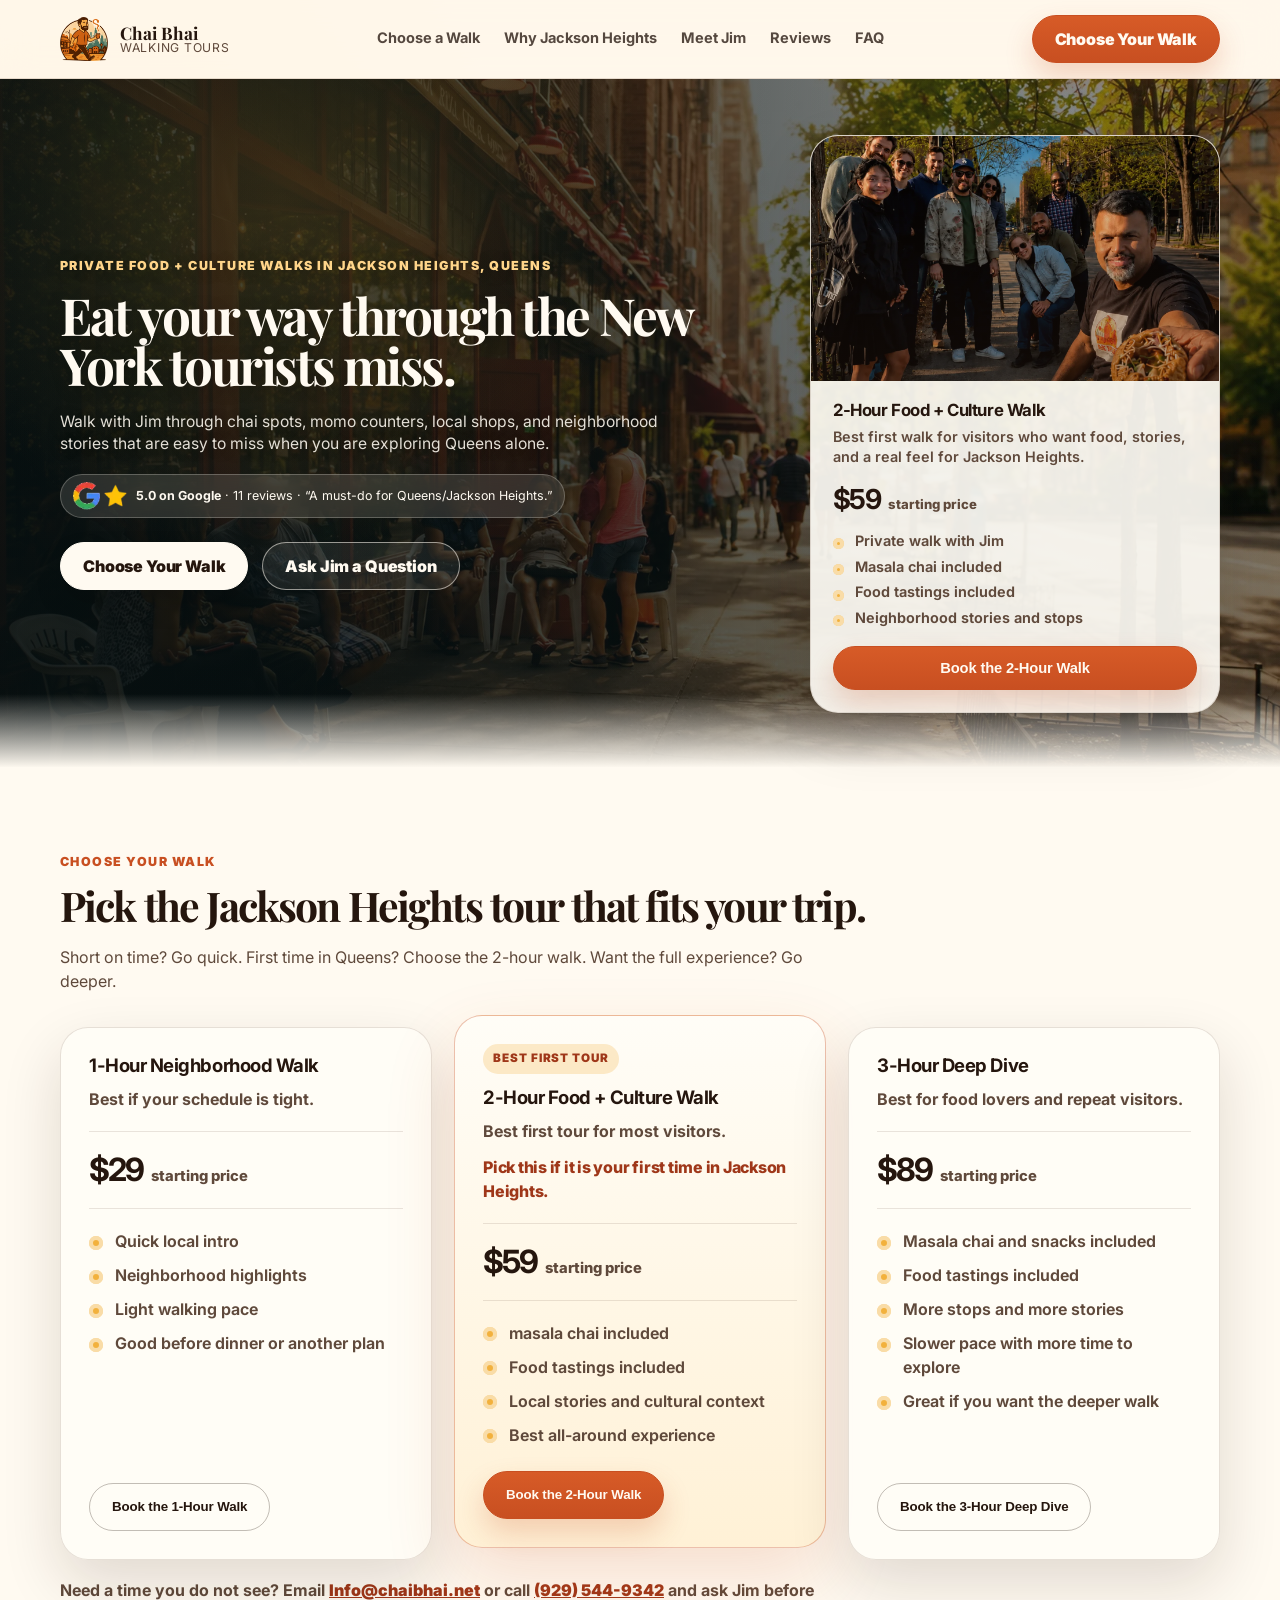
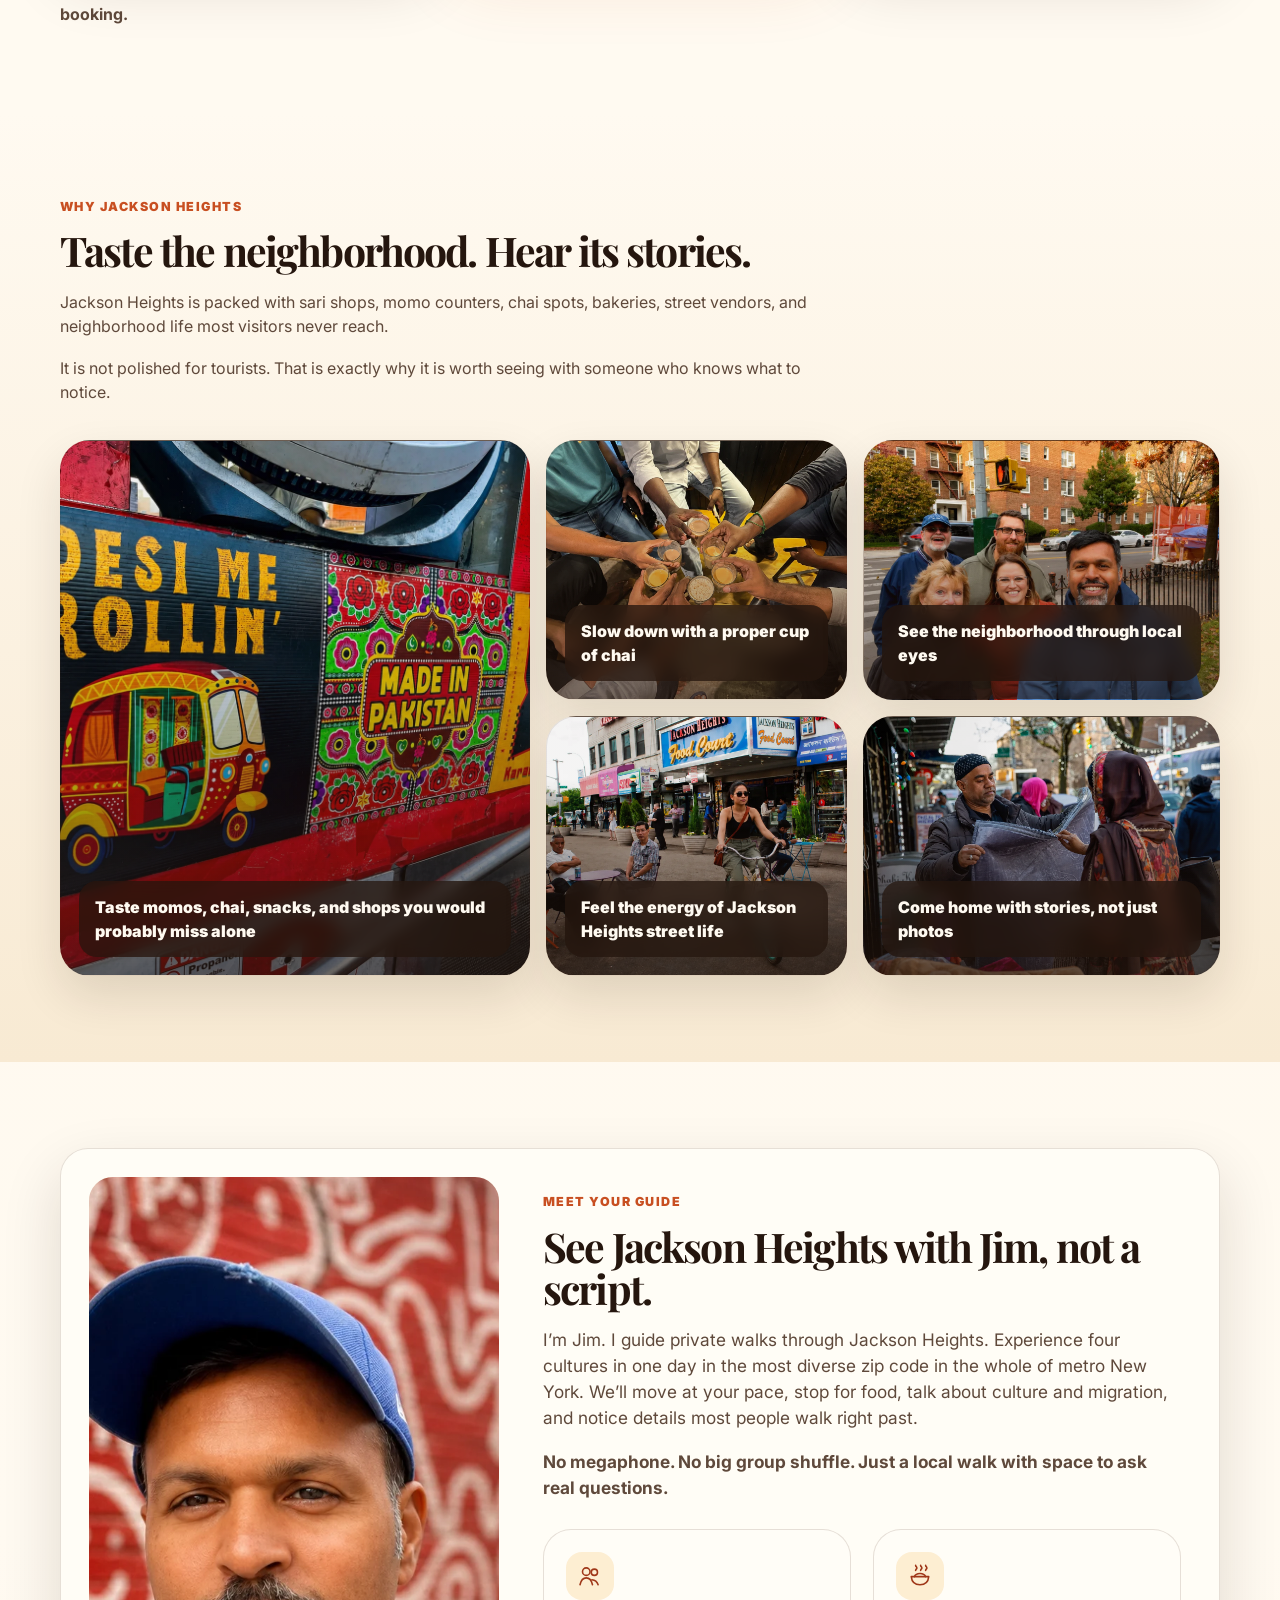
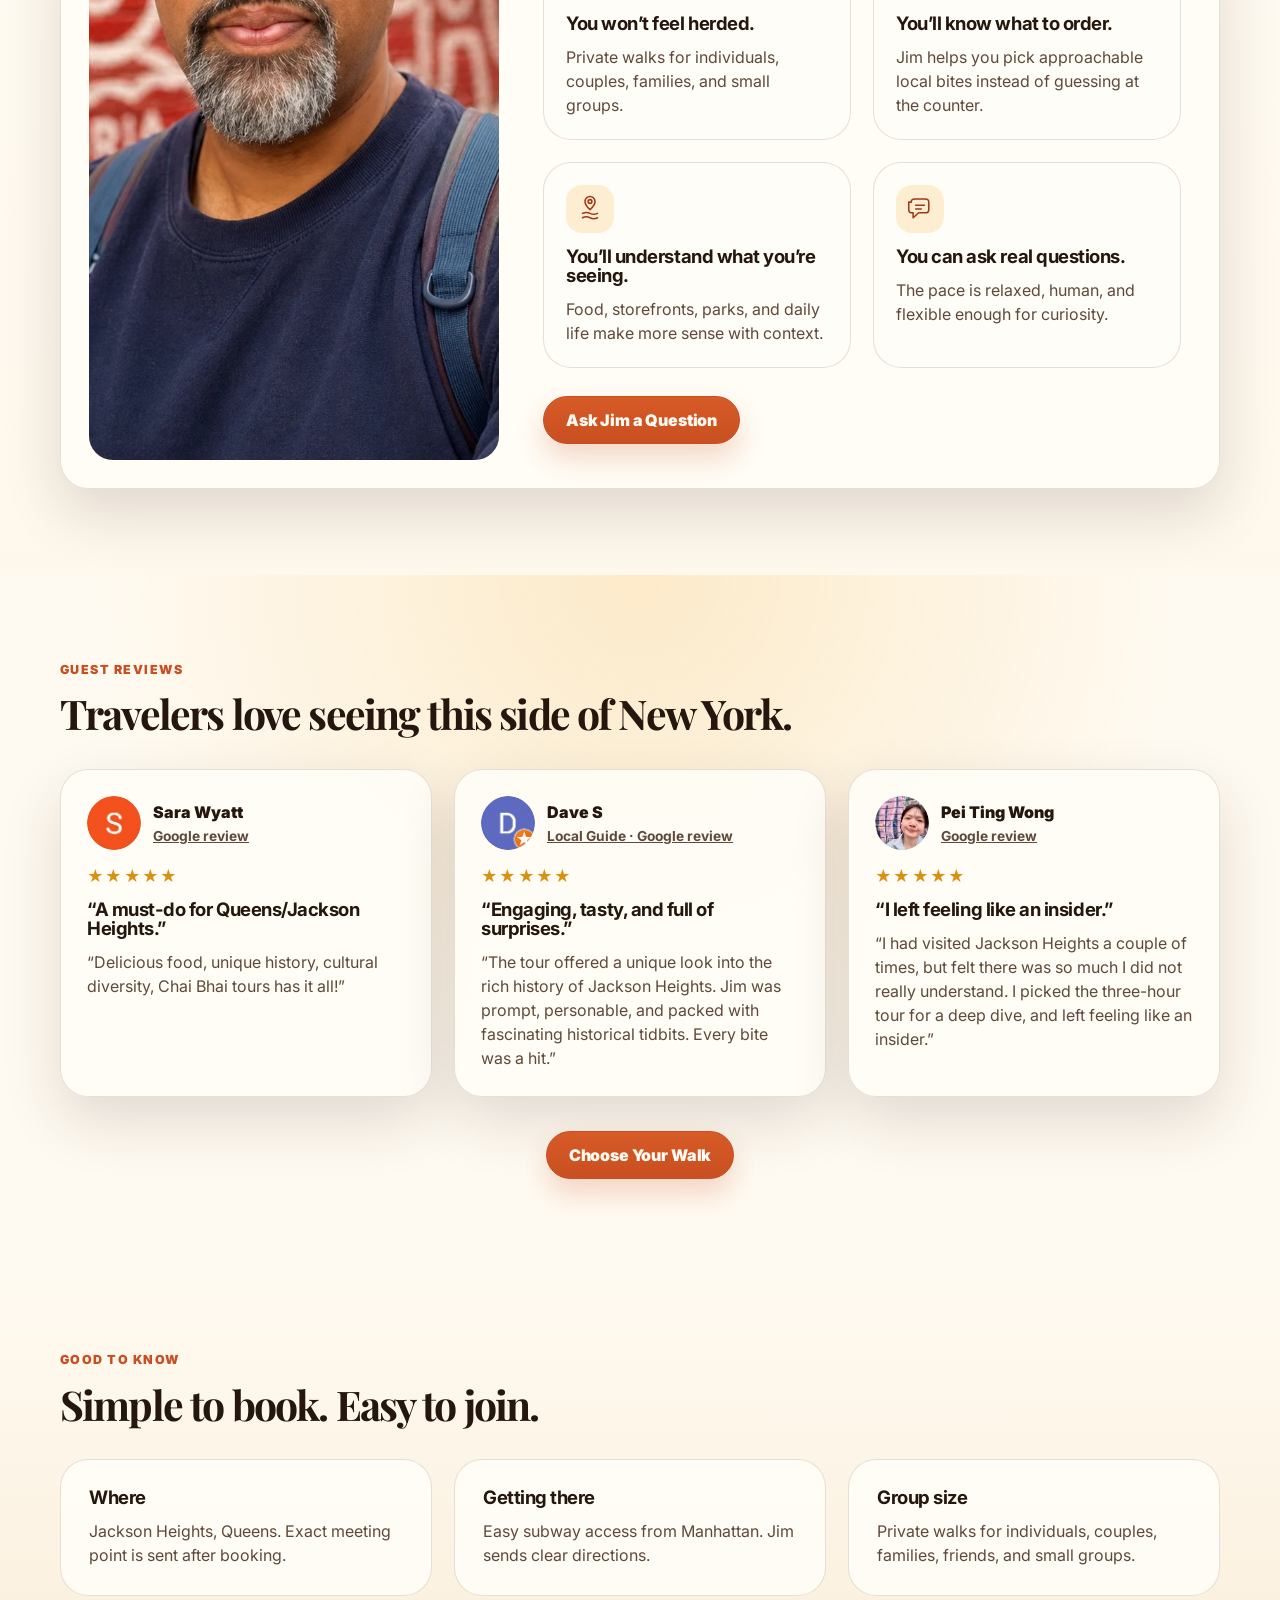
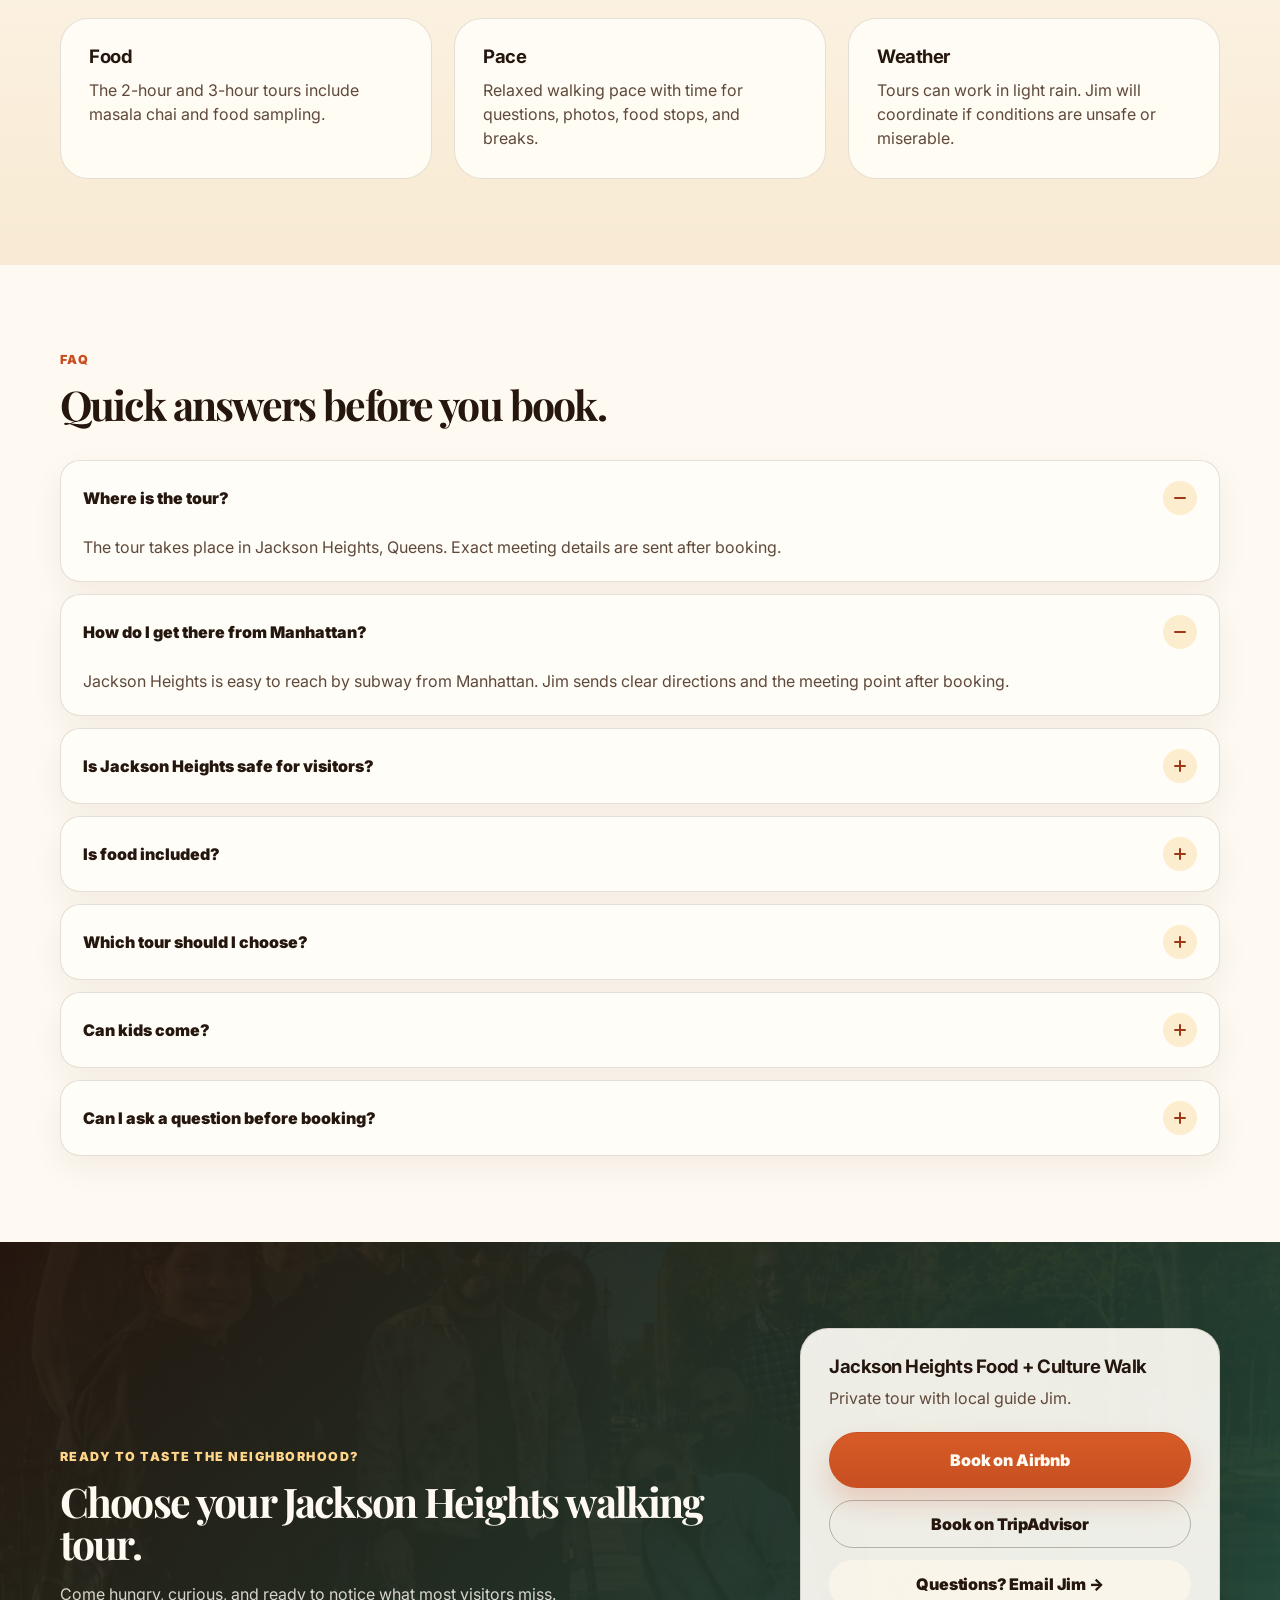
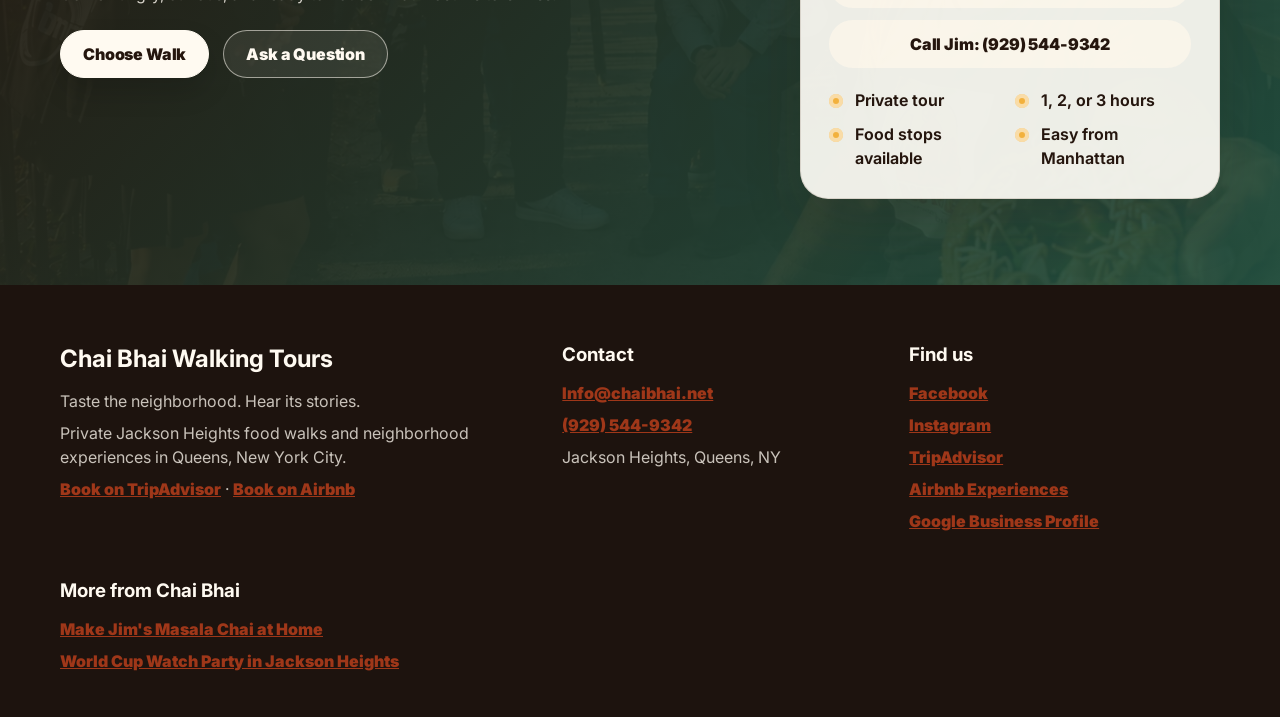
==== index.html @ c9df0277 "Update review count to 13 in Schema.org aggregateRating" ====
<!DOCTYPE html>
<html lang="en">
<head>
  <meta charset="UTF-8" />
  <meta name="viewport" content="width=device-width, initial-scale=1.0" />

  <title>Private Jackson Heights Food & Culture Walking Tours in Queens NYC | Chai Bhai Walking Tours</title>
  <meta name="description" content="Book a private Jackson Heights food and culture walking tour in Queens, NYC with Jim. Taste chai, momos, fuchka, and local favorites while hearing the neighborhood stories most visitors miss." />

  <link rel="canonical" href="https://chaibhai.net/" />

  <meta property="og:title" content="Private Jackson Heights Food & Culture Walking Tours in Queens NYC" />
  <meta property="og:description" content="Taste the neighborhood. Hear its stories. Private Jackson Heights food and culture walks with Jim." />
  <meta property="og:type" content="website" />
  <meta property="og:url" content="https://chaibhai.net/" />
  <meta property="og:image" content="https://chaibhai.net/assets/images/jackson-heights-walking-tour-og.jpg" />

  <link rel="preconnect" href="https://fonts.googleapis.com">
  <link rel="preconnect" href="https://fonts.gstatic.com" crossorigin>
  <link href="https://fonts.googleapis.com/css2?family=Caveat:wght@500;600;700&family=Inter:wght@400;500;600;700;800;900&family=Playfair+Display:wght@600;700;800&display=swap" rel="stylesheet">

  <script type="application/ld+json">
  {
    "@context": "https://schema.org",
    "@graph": [
      {
        "@type": "TravelAgency",
        "@id": "https://chaibhai.net/#business",
        "name": "Chai Bhai Walking Tours",
        "url": "https://chaibhai.net/",
        "image": "https://chaibhai.net/assets/images/jackson-heights-walking-tour-og.jpg",
        "description": "Private Jackson Heights walking tours in Queens, NYC with food stops, chai, local stories, neighborhood history, parks, and cultural discovery.",
        "areaServed": ["Jackson Heights", "Queens", "New York City"],
        "address": {
          "@type": "PostalAddress",
          "addressLocality": "Jackson Heights",
          "addressRegion": "NY",
          "addressCountry": "US"
        },
        "email": "info@chaibhai.net",
        "telephone": "+1-929-544-9342",
        "contactPoint": {
          "@type": "ContactPoint",
          "telephone": "+1-929-544-9342",
          "email": "info@chaibhai.net",
          "contactType": "customer service"
        },
        "sameAs": [
          "https://www.facebook.com/profile.php?id=61579811997137",
          "https://www.instagram.com/chaibhaitours/",
          "https://www.tripadvisor.com/AttractionProductReview-g47960-d33965400-Jackson_Heights_Walking_Tour_Street_Eats_with_a_Queens_Local-Jackson_Heights_Queens.html",
          "https://www.airbnb.com/experiences/6739540",
          "https://share.google/KQzzjGNJZ3UmKCYJe"
        ],
        "aggregateRating": {
          "@type": "AggregateRating",
          "ratingValue": "5.0",
          "reviewCount": "13"
        },
        "review": [
          {
            "@type": "Review",
            "author": {
              "@type": "Person",
              "name": "Sara Wyatt",
              "image": "https://chaibhai.net/assets/images/sara-wyatt-profile-pic.webp"
            },
            "reviewRating": {
              "@type": "Rating",
              "ratingValue": "5"
            },
            "reviewBody": "This tour is a must-do for Queens/Jackson Heights! Delicious food, unique history, cultural diversity, Chai Bhai tours has it all!"
          },
          {
            "@type": "Review",
            "author": {
              "@type": "Person",
              "name": "Dave S",
              "image": "https://chaibhai.net/assets/images/dave-s-profile-pic.webp"
            },
            "reviewRating": {
              "@type": "Rating",
              "ratingValue": "5"
            },
            "reviewBody": "We had a fantastic experience with Chai Bhai Walking Tours. The tour offered a unique look into the rich history of Jackson Heights. Our guide Jim was prompt, personable, and packed with fascinating historical tidbits. Every bite was a hit."
          },
          {
            "@type": "Review",
            "author": {
              "@type": "Person",
              "name": "Pei Ting Wong",
              "image": "https://chaibhai.net/assets/images/Pei-Ting-Wong-profile-pic.webp"
            },
            "reviewRating": {
              "@type": "Rating",
              "ratingValue": "5"
            },
            "reviewBody": "I had visited Jackson Heights a couple of times, but felt there was so much I did not really understand. I picked the three-hour tour for a deep dive, and left feeling like an insider."
          }
        ]
      },
      {
        "@type": "Service",
        "@id": "https://chaibhai.net/#jackson-heights-walking-tours",
        "name": "Private Jackson Heights Food and Culture Walking Tours",
        "serviceType": "Private walking tour",
        "provider": {
          "@id": "https://chaibhai.net/#business"
        },
        "areaServed": ["Jackson Heights", "Queens", "New York City"],
        "description": "Choose from private 1-hour, 2-hour, or 3-hour Jackson Heights food and culture walking experiences with local guide Jim.",
        "offers": {
          "@type": "OfferCatalog",
          "name": "Jackson Heights Walking Tour Options",
          "itemListElement": [
            {
              "@type": "Offer",
              "name": "1-Hour Neighborhood Walk",
              "price": "29.00",
              "priceCurrency": "USD",
              "url": "https://www.tripadvisor.com/AttractionProductReview-g47960-d33965400-Jackson_Heights_Walking_Tour_Street_Eats_with_a_Queens_Local-Jackson_Heights_Queens.html",
              "description": "A quick, local intro to Jackson Heights for travelers short on time."
            },
            {
              "@type": "Offer",
              "name": "2-Hour Food and Culture Walk",
              "price": "59.00",
              "priceCurrency": "USD",
              "url": "https://www.tripadvisor.com/AttractionProductReview-g47960-d33965400-Jackson_Heights_Walking_Tour_Street_Eats_with_a_Queens_Local-Jackson_Heights_Queens.html",
              "description": "The strongest all-around experience with masala chai, food sampling, neighborhood stories, and culture."
            },
            {
              "@type": "Offer",
              "name": "3-Hour Deep Dive",
              "price": "89.00",
              "priceCurrency": "USD",
              "url": "https://www.airbnb.com/experiences/6739540",
              "description": "A deeper Jackson Heights experience with masala chai, food sampling, more stories, more time, and a better feel for the neighborhood."
            }
          ]
        }
      },
      {
        "@type": "FAQPage",
        "@id": "https://chaibhai.net/#faq-schema",
        "mainEntity": [
          {
            "@type": "Question",
            "name": "Where is the tour?",
            "acceptedAnswer": {
              "@type": "Answer",
              "text": "The tour takes place in Jackson Heights, Queens. Exact meeting details are sent after booking."
            }
          },
          {
            "@type": "Question",
            "name": "How do I get there from Manhattan?",
            "acceptedAnswer": {
              "@type": "Answer",
              "text": "Jackson Heights is easy to reach by subway from Manhattan. Jim sends clear meeting details after booking."
            }
          },
          {
            "@type": "Question",
            "name": "Is food included?",
            "acceptedAnswer": {
              "@type": "Answer",
              "text": "The 2-hour and 3-hour tours include complimentary masala chai and food sampling. Other food stops may vary by route and preference."
            }
          },
          {
            "@type": "Question",
            "name": "Which tour should I choose?",
            "acceptedAnswer": {
              "@type": "Answer",
              "text": "Choose 1 hour if you are short on time, 2 hours for the best all-around intro, and 3 hours if you want the deeper food and culture experience."
            }
          },
          {
            "@type": "Question",
            "name": "Can kids come?",
            "acceptedAnswer": {
              "@type": "Answer",
              "text": "Yes. Families are welcome, and the pace can be adjusted."
            }
          },
          {
            "@type": "Question",
            "name": "Can I ask a question before booking?",
            "acceptedAnswer": {
              "@type": "Answer",
              "text": "Yes. Email Jim at info@chaibhai.net."
            }
          }
        ]
      }
    ]
  }
  </script>

  <link rel="stylesheet" href="./styles.css?v=3" />

  <style>
    /* Mobile booking section fix: keep white-card text dark and restore CTA spacing */
    .chb-booking .chb-booking-card,
    .chb-booking .chb-booking-card .chb-h3,
    .chb-booking .chb-booking-card .chb-p,
    .chb-booking .chb-booking-card .chb-booking-muted,
    .chb-booking .chb-booking-card p,
    .chb-booking .chb-booking-card li {
      color: var(--chb-ink) !important;
    }

    .chb-booking .chb-booking-card .chb-booking-muted {
      color: var(--chb-ink-soft) !important;
    }

    @media (max-width: 760px) {
      .chb-booking .chb-hero-actions {
        margin-top: 28px !important;
      }
    }

    /* Group-size booking modal */
    .chb-modal-overlay {
      position: fixed;
      inset: 0;
      z-index: 9999;
      display: none;
      align-items: center;
      justify-content: center;
      padding: 20px;
      background: rgba(0, 9, 24, 0.72);
      backdrop-filter: blur(8px);
    }

    .chb-modal-overlay.is-open {
      display: flex;
    }

    .chb-booking-modal {
      width: min(100%, 560px);
      max-height: calc(100vh - 40px);
      overflow-y: auto;
      background: #fffaf2;
      border: 1px solid rgba(0, 9, 24, 0.14);
      border-radius: 28px;
      box-shadow: 0 30px 80px rgba(0, 9, 24, 0.28);
      color: var(--chb-ink);
    }

    .chb-modal-head {
      display: flex;
      gap: 18px;
      align-items: flex-start;
      justify-content: space-between;
      padding: 28px 28px 18px;
      border-bottom: 1px solid rgba(0, 9, 24, 0.1);
    }

    .chb-modal-kicker {
      display: block;
      margin-bottom: 8px;
      color: var(--chb-ink-soft);
      font-size: 0.78rem;
      font-weight: 800;
      letter-spacing: 0.12em;
      text-transform: uppercase;
    }

    .chb-booking-modal h2,
    .chb-booking-modal h3,
    .chb-booking-modal p {
      color: var(--chb-ink);
    }

    .chb-booking-modal h2 {
      margin: 0 0 8px;
      font-family: "Playfair Display", serif;
      font-size: clamp(1.7rem, 4vw, 2.25rem);
      line-height: 1.05;
    }

    .chb-modal-tour-name {
      margin: 0;
      color: var(--chb-ink-soft) !important;
      font-size: 0.98rem;
      line-height: 1.45;
    }

    .chb-modal-close {
      display: inline-flex;
      align-items: center;
      justify-content: center;
      width: 42px;
      height: 42px;
      flex: 0 0 auto;
      border: 1px solid rgba(0, 9, 24, 0.16);
      border-radius: 999px;
      background: #fff;
      color: var(--chb-ink);
      cursor: pointer;
      font-size: 1.6rem;
      line-height: 1;
    }

    .chb-modal-body {
      padding: 24px 28px 28px;
    }

    .chb-group-options {
      display: grid;
      grid-template-columns: repeat(2, minmax(0, 1fr));
      gap: 12px;
    }

    .chb-group-option {
      display: flex;
      min-height: 98px;
      flex-direction: column;
      align-items: flex-start;
      justify-content: center;
      gap: 8px;
      padding: 18px;
      border: 1px solid rgba(0, 9, 24, 0.14);
      border-radius: 18px;
      background: #fff;
      color: var(--chb-ink);
      cursor: pointer;
      text-align: left;
      transition: transform 160ms ease, border-color 160ms ease, box-shadow 160ms ease;
    }

    .chb-group-option:hover,
    .chb-group-option:focus-visible {
      transform: translateY(-2px);
      border-color: rgba(0, 9, 24, 0.32);
      box-shadow: 0 14px 30px rgba(0, 9, 24, 0.1);
      outline: none;
    }

    .chb-group-option strong {
      font-size: 1.05rem;
      font-weight: 900;
    }

    .chb-group-option span {
      color: var(--chb-ink-soft);
      font-size: 0.9rem;
      line-height: 1.35;
    }

    .chb-group-option--custom {
      grid-column: 1 / -1;
      min-height: 84px;
      background: rgba(0, 9, 24, 0.04);
    }

    .chb-custom-form-wrap {
      display: none;
    }

    .chb-custom-form-wrap.is-open {
      display: block;
    }

    .chb-custom-form-intro {
      margin: 0 0 18px;
      color: var(--chb-ink-soft) !important;
      line-height: 1.5;
    }

    .chb-custom-form {
      display: grid;
      gap: 14px;
    }

    .chb-form-row {
      display: grid;
      gap: 7px;
    }

    .chb-form-row label {
      color: var(--chb-ink);
      font-size: 0.88rem;
      font-weight: 800;
    }

    .chb-form-row input,
    .chb-form-row textarea {
      width: 100%;
      border: 1px solid rgba(0, 9, 24, 0.16);
      border-radius: 14px;
      background: #fff;
      color: var(--chb-ink);
      font: inherit;
      padding: 13px 14px;
    }

    .chb-form-row textarea {
      min-height: 96px;
      resize: vertical;
    }

    .chb-modal-actions {
      display: flex;
      flex-wrap: wrap;
      gap: 10px;
      margin-top: 6px;
    }

    .chb-modal-back {
      border: 0;
      background: transparent;
      color: var(--chb-ink-soft);
      cursor: pointer;
      font: inherit;
      font-weight: 800;
      padding: 0 6px;
    }

    @media (max-width: 560px) {
      .chb-modal-overlay {
        align-items: flex-end;
        padding: 12px;
      }

      .chb-booking-modal {
        width: 100%;
        border-radius: 24px;
      }

      .chb-modal-head,
      .chb-modal-body {
        padding-left: 20px;
        padding-right: 20px;
      }

      .chb-group-options {
        grid-template-columns: 1fr;
      }

      .chb-group-option {
        min-height: auto;
      }
    }

  </style>
</head>

<body>
  <div class="chb-page">
    <header class="chb-topbar">
      <div class="chb-wrap chb-nav">
        <a class="chb-logo" href="#top" aria-label="Chai Bhai Walking Tours home">
          <img class="chb-logo-img" src="assets/images/ChaiBhaiLogo.webp" alt="Chai Bhai Walking Tours logo">
          <span class="chb-logo-text"><strong>Chai Bhai</strong><em>Walking Tours</em></span>
        </a>

        <nav class="chb-nav-links" aria-label="Main navigation">
          <a href="#tours">Choose a Walk</a>
          <a href="#queens">Why Jackson Heights</a>
          <a href="#guide">Meet Jim</a>
          <a href="#reviews">Reviews</a>
          <a href="#faq">FAQ</a>
        </nav>

        <a class="chb-btn chb-nav-cta" href="#tours">Choose Your Walk</a>
      </div>
    </header>

    <main id="top">
      <section class="chb-hero">
        <div class="chb-wrap chb-hero-grid">
          <div class="chb-hero-copy">
            <p class="chb-eyebrow">
              <span class="chb-eyebrow-desktop">Private food + culture walks in Jackson Heights, Queens</span>
              <span class="chb-eyebrow-mobile">Private food + culture walks in Queens</span>
            </p>

            <h1 class="chb-h1">Eat your way through the New York tourists miss.</h1>

            <p class="chb-lead chb-lead-desktop">Walk with Jim through chai spots, momo counters, local shops, and neighborhood stories that are easy to miss when you are exploring Queens alone.</p>
            <p class="chb-lead chb-lead-mobile">Taste chai, momos, and local favorites. See Queens like a local.</p>

            <a class="chb-hero-proof" href="https://share.google/KQzzjGNJZ3UmKCYJe" target="_blank" rel="noopener noreferrer" aria-label="Read Chai Bhai Walking Tours Google reviews">
              <img class="chb-google-review-icon" src="assets/images/Google Review Mobile.webp" alt="Google reviews">
              <span class="chb-proof-copy">
                <span class="chb-proof-desktop"><strong>5.0 on Google</strong> · 11 reviews · “A must-do for Queens/Jackson Heights.”</span>
                <span class="chb-proof-mobile"><strong>5.0</strong> · 11 reviews · “A must-do.”</span>
              </span>
            </a>

            <div class="chb-hero-actions">
              <a class="chb-btn chb-btn-light" href="#tours">Choose Your Walk</a>
              <a class="chb-btn chb-btn-outline" href="mailto:info@chaibhai.net?subject=Question%20about%20a%20Jackson%20Heights%20walking%20tour">Ask Jim a Question</a>
            </div>

            <div class="chb-mobile-hero-photo">
              <img src="assets/images/chaibhaitour-mobile.webp" alt="Jackson Heights street scene in Queens">
            </div>
          </div>

          <aside class="chb-booking-mini" aria-label="Most popular tour summary">
            <div class="chb-mini-image" role="img" aria-label="Jim with guests on a Jackson Heights walking tour in Queens NYC"></div>

            <div class="chb-mini-body">
              <h2 class="chb-h3">2-Hour Food + Culture Walk</h2>
              <div class="chb-mini-meta">Best first walk for visitors who want food, stories, and a real feel for Jackson Heights.</div>

              <div class="chb-mini-price">
                <strong>$59</strong>
                <span>starting price</span>
              </div>

              <ul>
                <li>Private walk with Jim</li>
                <li>Masala chai included</li>
                <li>Food tastings included</li>
                <li>Neighborhood stories and stops</li>
              </ul>

              <button class="chb-btn chb-btn-full chb-open-booking-modal" type="button" data-tour-duration="2" data-tour-name="2-Hour Food + Culture Walk">Book the 2-Hour Walk</button>
            </div>
          </aside>
        </div>
      </section>

      <section class="chb-section chb-tour-section" id="tours">
        <div class="chb-wrap">
          <p class="chb-eyebrow">Choose your walk</p>
          <h2 class="chb-h2">Pick the Jackson Heights tour that fits your trip.</h2>
          <p class="chb-p">Short on time? Go quick. First time in Queens? Choose the 2-hour walk. Want the full experience? Go deeper.</p>


          <div class="chb-cards-grid chb-tour-grid">
            <article class="chb-info-card chb-tour-card chb-tour-card--quick">
              <h3 class="chb-h3">1-Hour Neighborhood Walk</h3>
              <p><strong>Best if your schedule is tight.</strong></p>

              <div class="chb-tour-price">
                <strong>$29</strong>
                <span>starting price</span>
              </div>

              <ul>
                <li>Quick local intro</li>
                <li>Neighborhood highlights</li>
                <li>Light walking pace</li>
                <li>Good before dinner or another plan</li>
              </ul>

              <div class="chb-card-action">
                <button class="chb-btn chb-btn-outline-ink chb-open-booking-modal" type="button" data-tour-duration="1" data-tour-name="1-Hour Neighborhood Walk">Book the 1-Hour Walk</button>
              </div>
            </article>

            <article class="chb-info-card chb-tour-card chb-tour-card--featured">
              <span class="chb-card-kicker">Best first tour</span>
              <h3 class="chb-h3">2-Hour Food + Culture Walk</h3>
              <p><strong>Best first tour for most visitors.</strong></p>
              <p class="chb-featured-tour-note">Pick this if it is your first time in Jackson Heights.</p>

              <div class="chb-tour-price">
                <strong>$59</strong>
                <span>starting price</span>
              </div>

              <ul>
                <li>masala chai included</li>
                <li>Food tastings included</li>
                <li>Local stories and cultural context</li>
                <li>Best all-around experience</li>
              </ul>

              <div class="chb-card-action">
                <button class="chb-btn chb-open-booking-modal" type="button" data-tour-duration="2" data-tour-name="2-Hour Food + Culture Walk">Book the 2-Hour Walk</button>
              </div>
            </article>

            <article class="chb-info-card chb-tour-card chb-tour-card--deep">
              <h3 class="chb-h3">3-Hour Deep Dive</h3>
              <p><strong>Best for food lovers and repeat visitors.</strong></p>

              <div class="chb-tour-price">
                <strong>$89</strong>
                <span>starting price</span>
              </div>

              <ul>
                <li>Masala chai and snacks included</li>
                <li>Food tastings included</li>
                <li>More stops and more stories</li>
                <li>Slower pace with more time to explore</li>
                <li>Great if you want the deeper walk</li>
              </ul>

              <div class="chb-card-action">
                <button class="chb-btn chb-btn-outline-ink chb-open-booking-modal" type="button" data-tour-duration="3" data-tour-name="3-Hour Deep Dive">Book the 3-Hour Deep Dive</button>
              </div>
            </article>
          </div>

          <div class="chb-choice-note">Need a time you do not see? Email <a href="mailto:info@chaibhai.net">Info@chaibhai.net</a> or call <a href="tel:+19295449342">(929) 544-9342</a> and ask Jim before booking.</div>
        </div>
      </section>

      <section class="chb-section chb-local-section" id="queens">
        <div class="chb-wrap">
          <div class="chb-section-intro">
            <p class="chb-eyebrow">Why Jackson Heights</p>
            <h2 class="chb-h2">Taste the neighborhood. Hear its stories.</h2>
            <p class="chb-p">Jackson Heights is packed with sari shops, momo counters, chai spots, bakeries, street vendors, and neighborhood life most visitors never reach.</p>
            <p class="chb-p">It is not polished for tourists. That is exactly why it is worth seeing with someone who knows what to notice.</p>
          </div>

          <div class="chb-mosaic chb-mosaic-inside-section" aria-label="Jackson Heights walking tour photos">
            <div class="chb-mosaic-grid" id="chbMosaicSlider">
              <figure class="chb-mosaic-item chb-mosaic-item--taste">
                <figcaption class="chb-mosaic-caption">Taste momos, chai, snacks, and shops you would probably miss alone</figcaption>
              </figure>

              <figure class="chb-mosaic-item chb-mosaic-item--chai">
                <figcaption class="chb-mosaic-caption">Slow down with a proper cup of chai</figcaption>
              </figure>

              <figure class="chb-mosaic-item chb-mosaic-item--local-eyes">
                <figcaption class="chb-mosaic-caption">See the neighborhood through local eyes</figcaption>
              </figure>

              <figure class="chb-mosaic-item chb-mosaic-item--energy">
                <figcaption class="chb-mosaic-caption">Feel the energy of Jackson Heights street life</figcaption>
              </figure>

              <figure class="chb-mosaic-item chb-mosaic-item--stories">
                <figcaption class="chb-mosaic-caption">Come home with stories, not just photos</figcaption>
              </figure>
            </div>

            <div class="chb-mosaic-dots" aria-label="Gallery controls">
              <button class="is-active" type="button" aria-label="Show gallery image 1" data-slide="0"></button>
              <button type="button" aria-label="Show gallery image 2" data-slide="1"></button>
              <button type="button" aria-label="Show gallery image 3" data-slide="2"></button>
              <button type="button" aria-label="Show gallery image 4" data-slide="3"></button>
              <button type="button" aria-label="Show gallery image 5" data-slide="4"></button>
            </div>
          </div>
        </div>
      </section>

      <section class="chb-section" id="guide">
        <div class="chb-wrap">
          <div class="chb-guide-card">
            <div class="chb-guide-photo chb-guide-photo--jim">
              <picture>
                <source media="(max-width: 760px)" srcset="assets/images/JimS-TourGuidePic.webp">
                <img src="assets/images/JimS-TourGuidePic-Desktop.webp" alt="Jim, your Jackson Heights walking tour guide">
              </picture>
            </div>

            <div class="chb-guide-copy">
              <p class="chb-eyebrow">Meet your guide</p>
              <h2 class="chb-h2">See Jackson Heights with Jim, not a script.</h2>

              <p class="chb-guide-intro">I’m Jim. I guide private walks through Jackson Heights. Experience four cultures in one day in the most diverse zip code in the whole of metro New York. We’ll move at your pace, stop for food, talk about culture and migration, and notice details most people walk right past.</p>
              <p class="chb-guide-intro"><strong>No megaphone. No big group shuffle. Just a local walk with space to ask real questions.</strong></p>

              <div class="chb-cards-grid chb-guide-benefit-grid">
                <article class="chb-info-card chb-benefit-card">
                  <span class="chb-feature-icon" aria-hidden="true">
                    <svg viewBox="0 0 48 48" fill="none"><circle cx="18" cy="17" r="6" /><circle cx="31" cy="18" r="5" /><path d="M8 38c1.6-7 5.5-11 10-11s8.4 4 10 11" /><path d="M27 30c4.8.4 8.5 3.5 10 8" /></svg>
                  </span>
                  <h3 class="chb-h3">You won’t feel herded.</h3>
                  <p>Private walks for individuals, couples, families, and small groups.</p>
                </article>

                <article class="chb-info-card chb-benefit-card">
                  <span class="chb-feature-icon" aria-hidden="true">
                    <svg viewBox="0 0 48 48" fill="none"><path d="M10 25h28c-.8 8-6.2 13-14 13s-13.2-5-14-13Z" /><path d="M15 25c1.2-3 4.2-5 9-5s7.8 2 9 5" /><path d="M17 15c0-2 2-2 2-4s-2-2-2-4" /><path d="M25 15c0-2 2-2 2-4s-2-2-2-4" /><path d="M33 15c0-2 2-2 2-4s-2-2-2-4" /></svg>
                  </span>
                  <h3 class="chb-h3">You’ll know what to order.</h3>
                  <p>Jim helps you pick approachable local bites instead of guessing at the counter.</p>
                </article>

                <article class="chb-info-card chb-benefit-card">
                  <span class="chb-feature-icon" aria-hidden="true">
                    <svg viewBox="0 0 48 48" fill="none"><path d="M24 25s8-7.2 8-13a8 8 0 1 0-16 0c0 5.8 8 13 8 13Z" /><circle cx="24" cy="12" r="3" /><path d="M12 31c4-2 8-2 12 0s8 2 12 0" /><path d="M12 38c4-2 8-2 12 0s8 2 12 0" /></svg>
                  </span>
                  <h3 class="chb-h3">You’ll understand what you’re seeing.</h3>
                  <p>Food, storefronts, parks, and daily life make more sense with context.</p>
                </article>

                <article class="chb-info-card chb-benefit-card">
                  <span class="chb-feature-icon" aria-hidden="true">
                    <svg viewBox="0 0 48 48" fill="none"><path d="M10 13c0-3 2.4-5 5.5-5h17c3.1 0 5.5 2 5.5 5v12c0 3-2.4 5-5.5 5H22l-9 8v-8h-1.5C8.4 30 6 28 6 25V13Z" /><path d="M17 18h14" /><path d="M17 24h9" /></svg>
                  </span>
                  <h3 class="chb-h3">You can ask real questions.</h3>
                  <p>The pace is relaxed, human, and flexible enough for curiosity.</p>
                </article>
              </div>

              <div class="chb-section-action">
                <a class="chb-btn" href="mailto:info@chaibhai.net?subject=Question%20about%20a%20Jackson%20Heights%20walking%20tour">Ask Jim a Question</a>
              </div>
            </div>
          </div>
        </div>
      </section>

      <section class="chb-section chb-proof-band" id="reviews">
        <div class="chb-wrap">
          <p class="chb-eyebrow">Guest reviews</p>
          <h2 class="chb-h2">Travelers love seeing this side of New York.</h2>

          <div class="chb-proof-row">
            <article class="chb-proof-card">
              <div class="chb-review-head">
                <img class="chb-review-avatar" src="assets/images/sara-wyatt-profile-pic.webp" alt="Sara Wyatt Google review profile photo">
                <div class="chb-review-meta">
                  <span class="chb-review-name">Sara Wyatt</span>
                  <a class="chb-review-source" href="https://share.google/KQzzjGNJZ3UmKCYJe" target="_blank" rel="noopener noreferrer">Google review</a>
                </div>
              </div>
              <div class="chb-stars" aria-label="5 out of 5 stars">★★★★★</div>
              <h3 class="chb-h3">“A must-do for Queens/Jackson Heights.”</h3>
              <p>“Delicious food, unique history, cultural diversity, Chai Bhai tours has it all!”</p>
            </article>

            <article class="chb-proof-card">
              <div class="chb-review-head">
                <img class="chb-review-avatar" src="assets/images/dave-s-profile-pic.webp" alt="Dave S Google review profile photo">
                <div class="chb-review-meta">
                  <span class="chb-review-name">Dave S</span>
                  <a class="chb-review-source" href="https://share.google/KQzzjGNJZ3UmKCYJe" target="_blank" rel="noopener noreferrer">Local Guide · Google review</a>
                </div>
              </div>
              <div class="chb-stars" aria-label="5 out of 5 stars">★★★★★</div>
              <h3 class="chb-h3">“Engaging, tasty, and full of surprises.”</h3>
              <p>“The tour offered a unique look into the rich history of Jackson Heights. Jim was prompt, personable, and packed with fascinating historical tidbits. Every bite was a hit.”</p>
            </article>

            <article class="chb-proof-card">
              <div class="chb-review-head">
                <img class="chb-review-avatar" src="assets/images/Pei-Ting-Wong-profile-pic.webp" alt="Pei Ting Wong Google review profile photo">
                <div class="chb-review-meta">
                  <span class="chb-review-name">Pei Ting Wong</span>
                  <a class="chb-review-source" href="https://share.google/KQzzjGNJZ3UmKCYJe" target="_blank" rel="noopener noreferrer">Google review</a>
                </div>
              </div>
              <div class="chb-stars" aria-label="5 out of 5 stars">★★★★★</div>
              <h3 class="chb-h3">“I left feeling like an insider.”</h3>
              <p>“I had visited Jackson Heights a couple of times, but felt there was so much I did not really understand. I picked the three-hour tour for a deep dive, and left feeling like an insider.”</p>
            </article>
          </div>

          <div class="chb-section-action chb-section-action--large">
            <a class="chb-btn" href="#tours">Choose Your Walk</a>
          </div>
        </div>
      </section>

      <section class="chb-section chb-local-section" id="details">
        <div class="chb-wrap">
          <p class="chb-eyebrow">Good to know</p>
          <h2 class="chb-h2">Simple to book. Easy to join.</h2>

          <div class="chb-cards-grid chb-details-grid">
            <article class="chb-info-card chb-detail-card"><h3 class="chb-h3">Where</h3><p>Jackson Heights, Queens. Exact meeting point is sent after booking.</p></article>
            <article class="chb-info-card chb-detail-card"><h3 class="chb-h3">Getting there</h3><p>Easy subway access from Manhattan. Jim sends clear directions.</p></article>
            <article class="chb-info-card chb-detail-card"><h3 class="chb-h3">Group size</h3><p>Private walks for individuals, couples, families, friends, and small groups.</p></article>
            <article class="chb-info-card chb-detail-card"><h3 class="chb-h3">Food</h3><p>The 2-hour and 3-hour tours include masala chai and food sampling.</p></article>
            <article class="chb-info-card chb-detail-card"><h3 class="chb-h3">Pace</h3><p>Relaxed walking pace with time for questions, photos, food stops, and breaks.</p></article>
            <article class="chb-info-card chb-detail-card"><h3 class="chb-h3">Weather</h3><p>Tours can work in light rain. Jim will coordinate if conditions are unsafe or miserable.</p></article>
          </div>
        </div>
      </section>

      <section class="chb-section chb-faq" id="faq">
        <div class="chb-wrap">
          <p class="chb-eyebrow">FAQ</p>
          <h2 class="chb-h2">Quick answers before you book.</h2>

          <div class="chb-faq-list">
            <details class="chb-faq-item" open>
              <summary><span>Where is the tour?</span><span class="chb-faq-toggle" aria-hidden="true"><svg viewBox="0 0 24 24" fill="none"><path class="chb-faq-line-h" d="M6 12h12" /><path class="chb-faq-line-v" d="M12 6v12" /></svg></span></summary>
              <p>The tour takes place in Jackson Heights, Queens. Exact meeting details are sent after booking.</p>
            </details>

            <details class="chb-faq-item" open>
              <summary><span>How do I get there from Manhattan?</span><span class="chb-faq-toggle" aria-hidden="true"><svg viewBox="0 0 24 24" fill="none"><path class="chb-faq-line-h" d="M6 12h12" /><path class="chb-faq-line-v" d="M12 6v12" /></svg></span></summary>
              <p>Jackson Heights is easy to reach by subway from Manhattan. Jim sends clear directions and the meeting point after booking.</p>
            </details>

            <details class="chb-faq-item">
              <summary><span>Is Jackson Heights safe for visitors?</span><span class="chb-faq-toggle" aria-hidden="true"><svg viewBox="0 0 24 24" fill="none"><path class="chb-faq-line-h" d="M6 12h12" /><path class="chb-faq-line-v" d="M12 6v12" /></svg></span></summary>
              <p>Yes. Jackson Heights is a busy, lived-in Queens neighborhood. The walk stays on public streets, food corridors, shops, parks, and neighborhood areas Jim knows well.</p>
            </details>

            <details class="chb-faq-item">
              <summary><span>Is food included?</span><span class="chb-faq-toggle" aria-hidden="true"><svg viewBox="0 0 24 24" fill="none"><path class="chb-faq-line-h" d="M6 12h12" /><path class="chb-faq-line-v" d="M12 6v12" /></svg></span></summary>
              <p>The 2-hour and 3-hour tours include masala chai and food sampling. Other food stops may vary by route, timing, and preference.</p>
            </details>

            <details class="chb-faq-item">
              <summary><span>Which tour should I choose?</span><span class="chb-faq-toggle" aria-hidden="true"><svg viewBox="0 0 24 24" fill="none"><path class="chb-faq-line-h" d="M6 12h12" /><path class="chb-faq-line-v" d="M12 6v12" /></svg></span></summary>
              <p>Choose 1 hour if you are short on time. Choose 2 hours if this is your first Jackson Heights visit. Choose 3 hours if you want the deeper food and culture experience.</p>
            </details>

            <details class="chb-faq-item">
              <summary><span>Can kids come?</span><span class="chb-faq-toggle" aria-hidden="true"><svg viewBox="0 0 24 24" fill="none"><path class="chb-faq-line-h" d="M6 12h12" /><path class="chb-faq-line-v" d="M12 6v12" /></svg></span></summary>
              <p>Yes. Families are welcome, and the pace can be adjusted.</p>
            </details>

            <details class="chb-faq-item">
              <summary><span>Can I ask a question before booking?</span><span class="chb-faq-toggle" aria-hidden="true"><svg viewBox="0 0 24 24" fill="none"><path class="chb-faq-line-h" d="M6 12h12" /><path class="chb-faq-line-v" d="M12 6v12" /></svg></span></summary>
              <p>Yes. Email Jim at <a href="mailto:info@chaibhai.net">Info@chaibhai.net</a>.</p>
            </details>
          </div>
        </div>
      </section>

      <section class="chb-section chb-booking" id="book">
        <div class="chb-wrap chb-booking-grid">
          <div>
            <p class="chb-eyebrow">Ready to taste the neighborhood?</p>
            <h2 class="chb-h2">Choose your Jackson Heights walking tour.</h2>
            <p class="chb-p">Come hungry, curious, and ready to notice what most visitors miss.</p>

            <div class="chb-hero-actions">
              <a class="chb-btn chb-btn-light" href="#tours">Choose Walk</a>
              <a class="chb-btn chb-btn-outline" href="mailto:info@chaibhai.net?subject=Question%20about%20a%20Jackson%20Heights%20walking%20tour">Ask a Question</a>
            </div>
          </div>

          <aside class="chb-booking-card" aria-label="Final booking summary">
            <h3 class="chb-h3">Jackson Heights Food + Culture Walk</h3>
            <p class="chb-p chb-booking-muted">Private tour with local guide Jim.</p>

            <div class="chb-book-options">
              <a class="chb-btn chb-btn-full chb-book-option-featured" href="https://www.airbnb.com/experiences/6739540" target="_blank" rel="noopener noreferrer">Book on Airbnb</a>
              <a class="chb-btn chb-btn-outline-ink chb-btn-full" href="https://www.tripadvisor.com/AttractionProductReview-g47960-d33965400-Jackson_Heights_Walking_Tour_Street_Eats_with_a_Queens_Local-Jackson_Heights_Queens.html" target="_blank" rel="noopener noreferrer">Book on TripAdvisor</a>
              <a class="chb-btn chb-btn-ghost chb-btn-full" href="mailto:info@chaibhai.net?subject=Jackson%20Heights%20Tour%20Question">Questions? Email Jim →</a>
              <a class="chb-btn chb-btn-ghost chb-btn-full" href="tel:+19295449342">Call Jim: (929) 544-9342</a>
            </div>

            <ul class="chb-booking-bullets">
              <li>Private tour</li>
              <li>1, 2, or 3 hours</li>
              <li>Food stops available</li>
              <li>Easy from Manhattan</li>
            </ul>
          </aside>
        </div>
      </section>
    </main>

    <footer class="chb-footer">
      <div class="chb-wrap chb-footer-grid">
        <div>
          <h2>Chai Bhai Walking Tours</h2>
          <p>Taste the neighborhood. Hear its stories.</p>
          <p>Private Jackson Heights food walks and neighborhood experiences in Queens, New York City.</p>
          <p><a href="https://www.tripadvisor.com/AttractionProductReview-g47960-d33965400-Jackson_Heights_Walking_Tour_Street_Eats_with_a_Queens_Local-Jackson_Heights_Queens.html" target="_blank" rel="noopener noreferrer">Book on TripAdvisor</a> · <a href="https://www.airbnb.com/experiences/6739540" target="_blank" rel="noopener noreferrer">Book on Airbnb</a></p>
        </div>

        <div>
          <h3>Contact</h3>
<p><a href="mailto:info@chaibhai.net">Info@chaibhai.net</a></p>
<p><a href="tel:+19295449342">(929) 544-9342</a></p>
<p>Jackson Heights, Queens, NY</p>
        </div>

        <div>
          <h3>Find us</h3>
          <p><a href="https://www.facebook.com/profile.php?id=61579811997137" target="_blank" rel="noopener noreferrer">Facebook</a></p>
          <p><a href="https://www.instagram.com/chaibhaitours/" target="_blank" rel="noopener noreferrer">Instagram</a></p>
          <p><a href="https://www.tripadvisor.com/AttractionProductReview-g47960-d33965400-Jackson_Heights_Walking_Tour_Street_Eats_with_a_Queens_Local-Jackson_Heights_Queens.html" target="_blank" rel="noopener noreferrer">TripAdvisor</a></p>
          <p><a href="https://www.airbnb.com/experiences/6739540" target="_blank" rel="noopener noreferrer">Airbnb Experiences</a></p>
          <p><a href="https://share.google/KQzzjGNJZ3UmKCYJe" target="_blank" rel="noopener noreferrer">Google Business Profile</a></p>
        </div>

        <div>
          <h3>More from Chai Bhai</h3>
          <p><a href="chai.html">Make Jim's Masala Chai at Home</a></p>
          <p><a href="watch-party.html">World Cup Watch Party in Jackson Heights</a></p>
        </div>
      </div>
    </footer>

    <div class="chb-mobile-booking-bar" aria-label="Mobile booking bar" data-show-after="queens">
      <div>
        <strong>2-hour Food + Culture Walk</strong>
        <span>$59 · private tour with Jim</span>
      </div>
      <button class="chb-btn chb-open-booking-modal" type="button" data-tour-duration="2" data-tour-name="2-Hour Food + Culture Walk">Book Now</button>
    </div>

    <div class="chb-modal-overlay" id="chbBookingModal" aria-hidden="true">
      <div class="chb-booking-modal" role="dialog" aria-modal="true" aria-labelledby="chbBookingModalTitle">
        <div class="chb-modal-head">
          <div>
            <span class="chb-modal-kicker">Private booking</span>
            <h2 id="chbBookingModalTitle">Choose group size</h2>
            <p class="chb-modal-tour-name" id="chbBookingModalTour">2-Hour Food + Culture Walk</p>
          </div>
          <button class="chb-modal-close" type="button" aria-label="Close booking options">×</button>
        </div>

        <div class="chb-modal-body">
          <div class="chb-group-step" id="chbGroupStep">
            <div class="chb-group-options" aria-label="Choose group size">
              <button class="chb-group-option" type="button" data-people="1">
                <strong>1 person</strong>
                <span>Open booking calendar</span>
              </button>
              <button class="chb-group-option" type="button" data-people="2">
                <strong>2 people</strong>
                <span>Open booking calendar</span>
              </button>
              <button class="chb-group-option" type="button" data-people="3">
                <strong>3 people</strong>
                <span>Open booking calendar</span>
              </button>
              <button class="chb-group-option" type="button" data-people="4">
                <strong>4 people</strong>
                <span>Open booking calendar</span>
              </button>
              <button class="chb-group-option chb-group-option--custom" type="button" id="chbCustomBookingOpen">
                <strong>5+ people / custom group</strong>
                <span>Send Jim a quick request</span>
              </button>
            </div>
          </div>

          <div class="chb-custom-form-wrap" id="chbCustomFormWrap">
            <p class="chb-custom-form-intro">Tell Jim the basics and your email app will open with everything filled in.</p>

            <form class="chb-custom-form" id="chbCustomBookingForm">
              <div class="chb-form-row">
                <label for="chbCustomName">Name</label>
                <input id="chbCustomName" name="name" autocomplete="name" required>
              </div>

              <div class="chb-form-row">
                <label for="chbCustomEmail">Email</label>
                <input id="chbCustomEmail" name="email" type="email" autocomplete="email" required>
              </div>

              <div class="chb-form-row">
                <label for="chbCustomPhone">Phone</label>
                <input id="chbCustomPhone" name="phone" type="tel" autocomplete="tel">
              </div>

              <div class="chb-form-row">
                <label for="chbCustomGroupSize">How many people?</label>
                <input id="chbCustomGroupSize" name="groupSize" inputmode="numeric" placeholder="Example: 6 adults, 2 kids" required>
              </div>

              <div class="chb-form-row">
                <label for="chbCustomDate">Preferred date or date range</label>
                <input id="chbCustomDate" name="date" placeholder="Example: June 14 or any Saturday morning" required>
              </div>

              <div class="chb-form-row">
                <label for="chbCustomNotes">Anything Jim should know?</label>
                <textarea id="chbCustomNotes" name="notes" placeholder="Food preferences, mobility notes, special occasion, timing needs, etc."></textarea>
              </div>

              <div class="chb-modal-actions">
                <button class="chb-btn" type="submit">Email Jim</button>
                <button class="chb-modal-back" type="button" id="chbCustomBookingBack">Back to group size</button>
              </div>
            </form>
          </div>
        </div>
      </div>
    </div>


  </div>

  <script src="./script.js"></script>

  <script type="text/javascript">
    (function (C, A, L) {
      let p = function (a, ar) { a.q.push(ar); };
      let d = C.document;
      C.Cal = C.Cal || function () {
        let cal = C.Cal;
        let ar = arguments;

        if (!cal.loaded) {
          cal.ns = {};
          cal.q = cal.q || [];
          d.head.appendChild(d.createElement("script")).src = A;
          cal.loaded = true;
        }

        if (ar[0] === L) {
          const api = function () { p(api, arguments); };
          const namespace = ar[1];
          api.q = api.q || [];

          if (typeof namespace === "string") {
            cal.ns[namespace] = cal.ns[namespace] || api;
            p(cal.ns[namespace], ar);
            p(cal, ["initNamespace", namespace]);
          } else {
            p(cal, ar);
          }

          return;
        }

        p(cal, ar);
      };
    })(window, "https://app.cal.com/embed/embed.js", "init");

    const chbCalEventLinks = [
      "chaibhaitours/1-hour-tour-1-person",
      "chaibhaitours/1-hour-tour-2-people",
      "chaibhaitours/1-hour-tour-3-people",
      "chaibhaitours/1-hour-tour-4-people",
      "chaibhaitours/2-hour-tour-1-person",
      "chaibhaitours/2-hour-tour-2-people",
      "chaibhaitours/2-hour-tour-3-people",
      "chaibhaitours/2-hour-tour-4-people",
      "chaibhaitours/3-hour-tour-1-person",
      "chaibhaitours/3-hour-tour-2-people",
      "chaibhaitours/3-hour-tour-3-people",
      "chaibhaitours/3-hour-tour-4-people"
    ];

    chbCalEventLinks.forEach((calLink) => {
      const namespace = calLink.split("/")[1];
      Cal("init", namespace, { origin: "https://app.cal.com" });
      Cal.ns[namespace]("ui", { hideEventTypeDetails: false, layout: "month_view" });
    });
  </script>

  <script>
    const chbMosaicSlider = document.querySelector("#chbMosaicSlider");
    const chbMosaicDots = document.querySelectorAll(".chb-mosaic-dots button");

    if (chbMosaicSlider && chbMosaicDots.length) {
      chbMosaicDots.forEach((dot) => {
        dot.addEventListener("click", () => {
          const slideIndex = Number(dot.dataset.slide);
          const slideWidth = chbMosaicSlider.clientWidth;

          chbMosaicSlider.scrollTo({
            left: slideIndex * slideWidth,
            behavior: "smooth"
          });
        });
      });

      chbMosaicSlider.addEventListener("scroll", () => {
        const slideWidth = chbMosaicSlider.clientWidth;
        const activeIndex = Math.round(chbMosaicSlider.scrollLeft / slideWidth);

        chbMosaicDots.forEach((dot, index) => {
          dot.classList.toggle("is-active", index === activeIndex);
        });
      });
    }

    const chbMobileBookingBar = document.querySelector(".chb-mobile-booking-bar");
    const chbMobileBookingTrigger = document.querySelector("#queens");

    function updateChbMobileBookingBar() {
      if (!chbMobileBookingBar || !chbMobileBookingTrigger) return;

      const isMobile = window.matchMedia("(max-width: 640px)").matches;
      const triggerTop = chbMobileBookingTrigger.getBoundingClientRect().top;
      const shouldShow = isMobile && triggerTop <= 24;

      chbMobileBookingBar.classList.toggle("is-visible", shouldShow);
    }

    updateChbMobileBookingBar();
    window.addEventListener("scroll", updateChbMobileBookingBar, { passive: true });
    window.addEventListener("resize", updateChbMobileBookingBar);

    const chbBookingModal = document.querySelector("#chbBookingModal");
    const chbBookingModalTour = document.querySelector("#chbBookingModalTour");
    const chbBookingModalClose = chbBookingModal?.querySelector(".chb-modal-close");
    const chbBookingModalOpeners = document.querySelectorAll(".chb-open-booking-modal");
    const chbGroupStep = document.querySelector("#chbGroupStep");
    const chbCustomFormWrap = document.querySelector("#chbCustomFormWrap");
    const chbCustomBookingOpen = document.querySelector("#chbCustomBookingOpen");
    const chbCustomBookingBack = document.querySelector("#chbCustomBookingBack");
    const chbCustomBookingForm = document.querySelector("#chbCustomBookingForm");

    let chbSelectedTourDuration = "2";
    let chbSelectedTourName = "2-Hour Food + Culture Walk";
    let chbLastFocusedElement = null;

    function chbOpenBookingModal(button) {
      if (!chbBookingModal) return;

      chbSelectedTourDuration = button.dataset.tourDuration || "2";
      chbSelectedTourName = button.dataset.tourName || "2-Hour Food + Culture Walk";
      chbLastFocusedElement = button;

      if (chbBookingModalTour) {
        chbBookingModalTour.textContent = chbSelectedTourName;
      }

      chbShowGroupStep();
      chbBookingModal.classList.add("is-open");
      chbBookingModal.setAttribute("aria-hidden", "false");
      document.body.style.overflow = "hidden";
      chbBookingModal.querySelector(".chb-group-option")?.focus();
    }

    function chbCloseBookingModal() {
      if (!chbBookingModal) return;

      chbBookingModal.classList.remove("is-open");
      chbBookingModal.setAttribute("aria-hidden", "true");
      document.body.style.overflow = "";

      if (chbLastFocusedElement) {
        chbLastFocusedElement.focus();
      }
    }

    function chbShowGroupStep() {
      chbGroupStep?.removeAttribute("hidden");
      chbCustomFormWrap?.classList.remove("is-open");
    }

    function chbShowCustomForm() {
      chbGroupStep?.setAttribute("hidden", "");
      chbCustomFormWrap?.classList.add("is-open");
      document.querySelector("#chbCustomName")?.focus();
    }

    function chbOpenCalForGroup(people) {
      const peopleSlug = people === "1" ? "1-person" : `${people}-people`;
      const calLink = `chaibhaitours/${chbSelectedTourDuration}-hour-tour-${peopleSlug}`;
      const namespace = calLink.split("/")[1];

      chbCloseBookingModal();

      if (window.Cal && Cal.ns && Cal.ns[namespace]) {
        Cal.ns[namespace]("modal", {
          calLink,
          config: {
            layout: "month_view",
            useSlotsViewOnSmallScreen: "true"
          }
        });
      } else {
        window.location.href = `https://cal.com/${calLink}`;
      }
    }

    chbBookingModalOpeners.forEach((button) => {
      button.addEventListener("click", () => chbOpenBookingModal(button));
    });

    document.querySelectorAll(".chb-group-option[data-people]").forEach((button) => {
      button.addEventListener("click", () => chbOpenCalForGroup(button.dataset.people));
    });

    chbCustomBookingOpen?.addEventListener("click", chbShowCustomForm);
    chbCustomBookingBack?.addEventListener("click", chbShowGroupStep);
    chbBookingModalClose?.addEventListener("click", chbCloseBookingModal);

    chbBookingModal?.addEventListener("click", (event) => {
      if (event.target === chbBookingModal) {
        chbCloseBookingModal();
      }
    });

    document.addEventListener("keydown", (event) => {
      if (event.key === "Escape" && chbBookingModal?.classList.contains("is-open")) {
        chbCloseBookingModal();
      }
    });

    chbCustomBookingForm?.addEventListener("submit", (event) => {
      event.preventDefault();

      const formData = new FormData(chbCustomBookingForm);
      const name = formData.get("name") || "";
      const email = formData.get("email") || "";
      const phone = formData.get("phone") || "";
      const groupSize = formData.get("groupSize") || "";
      const date = formData.get("date") || "";
      const notes = formData.get("notes") || "";

      const subject = `Custom booking request: ${chbSelectedTourName}`;
      const body = [
        `Tour: ${chbSelectedTourName}`,
        `Name: ${name}`,
        `Email: ${email}`,
        `Phone: ${phone}`,
        `Group size: ${groupSize}`,
        `Preferred date or date range: ${date}`,
        "",
        "Notes:",
        notes
      ].join("\n");

      window.location.href = `mailto:info@chaibhai.net?subject=${encodeURIComponent(subject)}&body=${encodeURIComponent(body)}`;
    });

  </script>
</body>
</html>
---- styles.css ----
:root {
  --chb-ink: #25160e;
  --chb-ink-soft: #5f493b;
  --chb-cream: #fff8eb;
  --chb-cream-2: #f8ead3;
  --chb-card: #fffdf7;
  --chb-spice: #c84f21;
  --chb-spice-dark: #9f3719;
  --chb-gold: #f2b13d;
  --chb-green: #235343;
  --chb-border: rgba(77, 47, 26, 0.14);
  --chb-shadow: 0 24px 60px rgba(41, 24, 12, 0.14);
  --chb-radius: 28px;
  --chb-wrap: 1160px;
}

* {
  box-sizing: border-box;
}

html {
  scroll-behavior: smooth;
}

html.chb-modal-open,
html.chb-modal-open body,
body.chb-modal-open {
  overflow: hidden;
}

body {
  margin: 0;
  font-family: "Inter", system-ui, -apple-system, BlinkMacSystemFont, "Segoe UI", sans-serif;
  color: var(--chb-ink);
  background: var(--chb-cream);
  line-height: 1.5;
}

img {
  display: block;
  max-width: 100%;
}

a {
  color: inherit;
}

button,
a {
  -webkit-tap-highlight-color: transparent;
}

.chb-page {
  min-height: 100vh;
  overflow: clip;
  background:
    radial-gradient(circle at 8% 4%, rgba(242, 177, 61, 0.24), transparent 28rem),
    radial-gradient(circle at 90% 10%, rgba(200, 79, 33, 0.12), transparent 30rem),
    linear-gradient(180deg, #fff7e9 0%, #fffaf1 44%, #f8ead3 100%);
}

.chb-wrap {
  width: min(var(--chb-wrap), calc(100% - 40px));
  margin-inline: auto;
}

.chb-topbar {
  position: sticky;
  top: 0;
  z-index: 30;
  background: rgba(255, 248, 235, 0.88);
  border-bottom: 1px solid var(--chb-border);
  backdrop-filter: blur(16px);
}

.chb-nav {
  display: flex;
  align-items: center;
  justify-content: space-between;
  min-height: 78px;
  gap: 24px;
}

.chb-logo {
  display: inline-flex;
  align-items: center;
  gap: 12px;
  text-decoration: none;
  min-width: max-content;
}

.chb-logo-img {
  width: 48px;
  height: 48px;
  object-fit: contain;
}

.chb-logo-text {
  display: grid;
  line-height: 1.05;
}

.chb-logo-text strong {
  font-family: "Playfair Display", Georgia, serif;
  font-size: 1.08rem;
}

.chb-logo-text em {
  font-style: normal;
  font-size: 0.76rem;
  color: var(--chb-ink-soft);
  letter-spacing: 0.06em;
  text-transform: uppercase;
}

.chb-nav-links {
  display: flex;
  align-items: center;
  justify-content: center;
  gap: 24px;
  font-size: 0.91rem;
  font-weight: 700;
  color: rgba(37, 22, 14, 0.78);
}

.chb-nav-links a {
  text-decoration: none;
}

.chb-nav-links a:hover {
  color: var(--chb-spice);
}

.chb-btn {
  display: inline-flex;
  align-items: center;
  justify-content: center;
  min-height: 48px;
  padding: 0 22px;
  border: 1px solid var(--chb-spice);
  border-radius: 999px;
  background: linear-gradient(180deg, #d75b27, var(--chb-spice));
  color: #fffaf1;
  font-weight: 900;
  text-decoration: none;
  letter-spacing: -0.01em;
  box-shadow: 0 14px 28px rgba(200, 79, 33, 0.22);
  cursor: pointer;
  transition: transform 0.18s ease, box-shadow 0.18s ease, background 0.18s ease;
}

.chb-btn:hover {
  transform: translateY(-1px);
  box-shadow: 0 18px 34px rgba(200, 79, 33, 0.28);
}

.chb-btn-light {
  background: #fffaf1;
  color: var(--chb-ink);
  border-color: #fffaf1;
  box-shadow: 0 14px 28px rgba(0, 0, 0, 0.14);
}

.chb-btn-outline {
  background: rgba(255, 250, 241, 0.08);
  color: #fffaf1;
  border-color: rgba(255, 250, 241, 0.55);
  box-shadow: none;
}

.chb-btn-outline-ink {
  background: transparent;
  color: var(--chb-ink);
  border-color: rgba(37, 22, 14, 0.28);
  box-shadow: none;
}

.chb-btn-ghost {
  background: rgba(255, 248, 235, 0.7);
  color: var(--chb-ink);
  border-color: transparent;
  box-shadow: none;
}

.chb-btn-full {
  width: 100%;
}

.chb-hero {
  position: relative;
  padding: 70px 0 72px;
  isolation: isolate;
  background:
    linear-gradient(90deg, rgba(8, 18, 19, 0.88) 0%, rgba(8, 18, 19, 0.72) 42%, rgba(8, 18, 19, 0.26) 100%),
    linear-gradient(180deg, rgba(4, 9, 10, 0.08), rgba(4, 9, 10, 0.24)),
    url("assets/images/jackson-heights.webp") center / cover no-repeat;
  color: #fffaf1;
}

.chb-hero::before {
  content: "";
  position: absolute;
  inset: 0;
  z-index: 0;
  background:
    radial-gradient(circle at 22% 18%, rgba(242, 177, 61, 0.16), transparent 32%),
    linear-gradient(90deg, rgba(4, 9, 10, 0.18) 0%, transparent 58%, rgba(4, 9, 10, 0.18) 100%);
  pointer-events: none;
}

.chb-hero::after {
  content: "";
  position: absolute;
  inset: auto 0 -1px;
  height: 74px;
  background: linear-gradient(180deg, transparent, #fffaf1);
  pointer-events: none;
}

.chb-hero-grid {
  position: relative;
  z-index: 2;
  display: grid;
  grid-template-columns: minmax(0, 1.04fr) 420px;
  gap: 56px;
  align-items: center;
}

.chb-hero-copy {
  max-width: 740px;
}

.chb-eyebrow {
  margin: 0 0 14px;
  font-size: 0.78rem;
  font-weight: 900;
  letter-spacing: 0.12em;
  text-transform: uppercase;
  color: var(--chb-spice);
}

.chb-hero .chb-eyebrow,
.chb-booking .chb-eyebrow {
  color: #ffd58a;
}

.chb-h1,
.chb-h2,
.chb-h3 {
  margin: 0;
  line-height: 1.02;
  letter-spacing: -0.045em;
}

.chb-h1,
.chb-h2 {
  font-family: "Playfair Display", Georgia, serif;
}

.chb-h1 {
  max-width: 760px;
  font-size: clamp(2.4rem, 4.8vw, 4.6rem);
}

.chb-h2 {
  max-width: 820px;
  font-size: clamp(1.9rem, 3.2vw, 3.05rem);
}

.chb-h3 {
  font-size: 1.16rem;
  letter-spacing: -0.025em;
}

.chb-lead,
.chb-p {
  font-size: 1rem;
  color: var(--chb-ink-soft);
}

.chb-lead {
  max-width: 680px;
  margin: 24px 0 0;
  color: rgba(255, 250, 241, 0.88);
  font-size: clamp(1.02rem, 1.25vw, 1.14rem);
}

.chb-lead-mobile,
.chb-eyebrow-mobile,
.chb-proof-mobile,
.chb-mobile-hero-photo {
  display: none;
}

.chb-hero-proof {
  display: inline-flex;
  align-items: center;
  gap: 12px;
  width: fit-content;
  margin-top: 24px;
  padding: 10px 14px;
  border: 1px solid rgba(255, 250, 241, 0.24);
  border-radius: 999px;
  background: rgba(255, 250, 241, 0.12);
  color: #fffaf1;
  text-decoration: none;
  backdrop-filter: blur(14px);
}

.chb-google-review-icon {
  width: 56px;
  height: auto;
}

.chb-proof-copy {
  font-size: 0.92rem;
}

.chb-hero-actions,
.chb-section-action {
  display: flex;
  align-items: center;
  flex-wrap: wrap;
  gap: 14px;
  margin-top: 28px;
}

.chb-section-action--large {
  justify-content: center;
  margin-top: 34px;
}

.chb-booking-mini,
.chb-booking-card,
.chb-info-card,
.chb-proof-card,
.chb-guide-card {
  border: 1px solid var(--chb-border);
  border-radius: var(--chb-radius);
  background: rgba(255, 253, 247, 0.92);
  box-shadow: var(--chb-shadow);
}

.chb-booking-mini {
  overflow: hidden;
  color: var(--chb-ink);
}

.chb-mini-image {
  min-height: 260px;
  background:
    linear-gradient(180deg, rgba(37, 22, 14, 0.06), rgba(37, 22, 14, 0.42)),
    url("assets/images/chaibhaitour-mobile.webp") center/cover no-repeat;
}

.chb-mini-body {
  padding: 26px;
}

.chb-mini-meta {
  margin-top: 10px;
  color: var(--chb-ink-soft);
  font-weight: 600;
}

.chb-mini-price,
.chb-tour-price {
  display: flex;
  align-items: baseline;
  gap: 8px;
  margin-top: 18px;
}

.chb-mini-price strong,
.chb-tour-price strong {
  font-size: 2rem;
  letter-spacing: -0.06em;
}

.chb-mini-price span,
.chb-tour-price span {
  color: var(--chb-ink-soft);
  font-size: 0.92rem;
  font-weight: 800;
}

.chb-booking-mini ul,
.chb-tour-card ul,
.chb-booking-bullets {
  margin: 20px 0 24px;
  padding: 0;
  list-style: none;
  display: grid;
  gap: 10px;
}

.chb-booking-mini li,
.chb-tour-card li,
.chb-booking-bullets li {
  position: relative;
  padding-left: 26px;
  color: var(--chb-ink-soft);
  font-weight: 650;
}

.chb-booking-mini li::before,
.chb-tour-card li::before,
.chb-booking-bullets li::before {
  content: "";
  position: absolute;
  left: 0;
  top: 0.42em;
  width: 14px;
  height: 14px;
  border-radius: 50%;
  background: var(--chb-gold);
  box-shadow: inset 0 0 0 4px rgba(255, 255, 255, 0.55);
}

.chb-section {
  padding: 86px 0;
}

.chb-section-intro {
  max-width: 820px;
  margin-bottom: 34px;
}

.chb-tour-section {
  background: #fffaf1;
}

.chb-local-section {
  background: linear-gradient(180deg, #fffaf1, #f8ead3);
}

.chb-p {
  max-width: 760px;
  margin: 18px 0 0;
}

.chb-tour-helper,
.chb-choice-note {
  max-width: 760px;
  margin: 18px 0 0;
  color: var(--chb-ink-soft);
  font-weight: 700;
}

.chb-tour-helper a,
.chb-choice-note a,
.chb-footer a,
.chb-faq-item a {
  color: var(--chb-spice-dark);
  font-weight: 900;
}

.chb-cards-grid {
  display: grid;
  gap: 22px;
}

.chb-tour-grid {
  grid-template-columns: repeat(3, minmax(0, 1fr));
  align-items: stretch;
  margin-top: 34px;
}

.chb-info-card {
  padding: 28px;
}

.chb-tour-card {
  display: flex;
  flex-direction: column;
  position: relative;
  min-height: 100%;
  border-radius: 28px;
}

.chb-tour-card p {
  margin: 12px 0 0;
  color: var(--chb-ink-soft);
}

.chb-card-action {
  margin-top: auto;
}

.chb-tour-card--featured {
  transform: translateY(-12px);
  border-color: rgba(200, 79, 33, 0.35);
  background: linear-gradient(180deg, #fffdf7, #fff1d6);
  box-shadow: 0 30px 70px rgba(200, 79, 33, 0.16);
}

.chb-card-kicker {
  display: inline-flex;
  width: fit-content;
  margin-bottom: 14px;
  padding: 6px 10px;
  border-radius: 999px;
  background: rgba(242, 177, 61, 0.25);
  color: var(--chb-spice-dark);
  font-size: 0.73rem;
  font-weight: 900;
  letter-spacing: 0.08em;
  text-transform: uppercase;
}

.chb-featured-tour-note {
  font-size: 1rem;
  font-weight: 800;
  letter-spacing: -0.015em;
  color: var(--chb-spice-dark) !important;
}

.chb-mosaic {
  margin-top: 36px;
}

.chb-mosaic-grid {
  display: grid;
  grid-template-columns: 1.25fr 0.8fr 0.95fr;
  grid-template-rows: 260px 260px;
  gap: 16px;
}

.chb-mosaic-item {
  position: relative;
  overflow: hidden;
  margin: 0;
  border-radius: 30px;
  background:
    linear-gradient(180deg, rgba(37, 22, 14, 0.04) 24%, rgba(37, 22, 14, 0.66)),
    var(--mosaic-image, url("./assets/images/chaibhaitour-mobile.webp")) center / cover no-repeat;
  box-shadow: 0 20px 46px rgba(41, 24, 12, 0.12);
  border: 1px solid rgba(77, 47, 26, 0.1);
}

.chb-mosaic-item--taste {
  --mosaic-image: url("./assets/images/taste-spots-you-would-never-find-alone.webp");
  grid-row: span 2;
  background-position: center center;
}

.chb-mosaic-item--chai {
  --mosaic-image: url("./assets/images/slow-down-with-a-proper-cup-of-chai.webp");
  background-position: 45% center;
}

.chb-mosaic-item--stories {
  --mosaic-image: url("./assets/images/come-home-with-stories-not-just-photos.webp");
  grid-column: span 2;
  background-position: center center;
}

.chb-mosaic-item--local-eyes {
  --mosaic-image: url("./assets/images/see-the-neighborhood-through-local-eyes.webp");
  background-position: center center;
}

.chb-mosaic-item--energy {
  --mosaic-image: url("./assets/images/feel-the-energy-of-jackson-heights.webp");
  background-position: center center;
}

.chb-mosaic-caption {
  position: absolute;
  left: 18px;
  right: 18px;
  bottom: 18px;
  padding: 14px 16px;
  border-radius: 18px;
  background: rgba(37, 22, 14, 0.74);
  color: #fffaf1;
  font-weight: 900;
  backdrop-filter: blur(8px);
}

.chb-mosaic-dots {
  display: none;
}

.chb-guide-card {
  display: grid;
  grid-template-columns: 410px minmax(0, 1fr);
  gap: 44px;
  padding: 28px;
  align-items: center;
}

.chb-guide-photo {
  overflow: hidden;
  border-radius: 24px;
  align-self: stretch;
  min-height: 520px;
  background: var(--chb-cream-2);
}

.chb-guide-photo img {
  width: 100%;
  height: 100%;
  object-fit: cover;
}

.chb-guide-copy {
  padding: 16px 10px 16px 0;
}

.chb-guide-intro {
  margin: 18px 0 0;
  color: var(--chb-ink-soft);
  font-size: 1.08rem;
}

.chb-guide-benefit-grid {
  grid-template-columns: repeat(2, minmax(0, 1fr));
  margin-top: 28px;
}

.chb-benefit-card {
  padding: 22px;
  box-shadow: none;
}

.chb-feature-icon {
  display: inline-grid;
  place-items: center;
  width: 48px;
  height: 48px;
  margin-bottom: 14px;
  border-radius: 16px;
  background: rgba(242, 177, 61, 0.2);
  color: var(--chb-spice-dark);
}

.chb-feature-icon svg {
  width: 30px;
  height: 30px;
  stroke: currentColor;
  stroke-width: 2.5;
  stroke-linecap: round;
  stroke-linejoin: round;
}

.chb-benefit-card p,
.chb-detail-card p,
.chb-proof-card p {
  margin: 12px 0 0;
  color: var(--chb-ink-soft);
}

.chb-proof-band {
  background:
    radial-gradient(circle at 50% 0%, rgba(242, 177, 61, 0.22), transparent 34rem),
    #fffaf1;
}

.chb-proof-row {
  display: grid;
  grid-template-columns: repeat(3, minmax(0, 1fr));
  gap: 22px;
  margin-top: 34px;
}

.chb-proof-card {
  padding: 26px;
}

.chb-review-head {
  display: flex;
  align-items: center;
  gap: 12px;
  margin-bottom: 14px;
}

.chb-review-avatar {
  width: 54px;
  height: 54px;
  border-radius: 50%;
  object-fit: cover;
}

.chb-review-meta {
  display: grid;
  gap: 2px;
}

.chb-review-name {
  font-weight: 900;
}

.chb-review-source {
  color: var(--chb-ink-soft);
  font-size: 0.86rem;
  font-weight: 700;
}

.chb-stars {
  margin-bottom: 12px;
  color: #d89111;
  letter-spacing: 0.08em;
}

.chb-details-grid {
  grid-template-columns: repeat(3, minmax(0, 1fr));
  margin-top: 34px;
}

.chb-detail-card {
  box-shadow: none;
}

.chb-faq {
  background: #fffaf1;
}

.chb-faq-list {
  display: grid;
  gap: 12px;
  width: 100%;
  max-width: none;
  margin-top: 34px;
}

.chb-faq-item {
  border: 1px solid var(--chb-border);
  border-radius: 20px;
  background: #fffdf7;
  box-shadow: 0 12px 32px rgba(41, 24, 12, 0.06);
}

.chb-faq-item summary {
  display: flex;
  align-items: center;
  justify-content: space-between;
  gap: 16px;
  padding: 20px 22px;
  font-weight: 900;
  cursor: pointer;
  list-style: none;
}

.chb-faq-item summary::-webkit-details-marker {
  display: none;
}

.chb-faq-item p {
  margin: 0;
  padding: 0 22px 22px;
  color: var(--chb-ink-soft);
}

.chb-faq-toggle {
  display: inline-grid;
  place-items: center;
  flex: 0 0 auto;
  width: 34px;
  height: 34px;
  border-radius: 50%;
  background: rgba(242, 177, 61, 0.22);
  color: var(--chb-spice-dark);
}

.chb-faq-toggle svg {
  width: 20px;
  height: 20px;
  stroke: currentColor;
  stroke-width: 2.4;
  stroke-linecap: round;
}

.chb-faq-item[open] .chb-faq-line-v {
  display: none;
}

.chb-booking {
  color: #fffaf1;
  background:
    linear-gradient(135deg, rgba(37, 22, 14, 0.96), rgba(35, 83, 67, 0.92)),
    url("assets/images/chaibhaitour-mobile.webp") center/cover no-repeat;
}

.chb-booking .chb-p {
  color: rgba(255, 250, 241, 0.82);
}

.chb-booking-grid {
  display: grid;
  grid-template-columns: minmax(0, 1fr) 420px;
  gap: 44px;
  align-items: center;
}

.chb-booking-card {
  padding: 28px;
  color: var(--chb-ink);
}

.chb-booking-muted {
  margin-top: 10px;
}

.chb-book-options {
  display: grid;
  gap: 12px;
  margin-top: 22px;
}

.chb-book-option-featured {
  min-height: 56px;
}

.chb-booking-bullets {
  grid-template-columns: repeat(2, minmax(0, 1fr));
  margin-bottom: 0;
}

.chb-footer {
  padding: 56px 0 36px;
  background: #1d130e;
  color: rgba(255, 250, 241, 0.76);
}

.chb-footer-grid {
  display: grid;
  grid-template-columns: 1.2fr 0.8fr 0.8fr;
  gap: 36px;
}

.chb-footer h2,
.chb-footer h3 {
  margin: 0 0 12px;
  color: #fffaf1;
}

.chb-footer p {
  margin: 8px 0;
}

.chb-mobile-booking-bar {
  position: fixed;
  left: 12px;
  right: 12px;
  bottom: 12px;
  z-index: 40;
  display: none;
  align-items: center;
  justify-content: space-between;
  gap: 12px;
  padding: 12px;
  border: 1px solid var(--chb-border);
  border-radius: 22px;
  background: rgba(255, 253, 247, 0.96);
  box-shadow: 0 18px 50px rgba(0, 0, 0, 0.18);
  backdrop-filter: blur(16px);
}

.chb-mobile-booking-bar strong,
.chb-mobile-booking-bar span {
  display: block;
}

.chb-mobile-booking-bar strong {
  font-size: 0.92rem;
}

.chb-mobile-booking-bar span {
  color: var(--chb-ink-soft);
  font-size: 0.78rem;
  font-weight: 700;
}

.chb-mobile-booking-bar .chb-btn {
  min-height: 44px;
  padding-inline: 18px;
}

.chb-acuity-modal[hidden],
.chb-acuity-modal[aria-hidden="true"] {
  display: none;
}

.chb-acuity-modal {
  position: fixed;
  inset: 0;
  z-index: 100;
  display: none;
  place-items: center;
  padding: 28px;
}

.chb-acuity-modal.is-open,
.chb-acuity-modal[aria-hidden="false"] {
  display: grid;
}

.chb-acuity-backdrop {
  position: absolute;
  inset: 0;
  background: rgba(22, 13, 8, 0.72);
  backdrop-filter: blur(10px);
}

.chb-acuity-dialog {
  position: relative;
  z-index: 1;
  width: min(960px, 100%);
  max-height: min(92vh, 920px);
  overflow: hidden;
  border: 1px solid rgba(255, 250, 241, 0.18);
  border-radius: 30px;
  background: #fffaf1;
  color: var(--chb-ink);
  box-shadow: 0 30px 100px rgba(0, 0, 0, 0.34);
}

.chb-acuity-close {
  position: absolute;
  top: 16px;
  right: 16px;
  z-index: 2;
  display: inline-grid;
  place-items: center;
  width: 42px;
  height: 42px;
  border: 1px solid rgba(37, 22, 14, 0.14);
  border-radius: 50%;
  background: rgba(255, 250, 241, 0.94);
  color: var(--chb-ink);
  cursor: pointer;
}

.chb-acuity-close svg {
  width: 20px;
  height: 20px;
  stroke: currentColor;
  stroke-width: 2.6;
  stroke-linecap: round;
}

.chb-acuity-header {
  padding: 30px 72px 18px 30px;
  border-bottom: 1px solid var(--chb-border);
}

.chb-acuity-header .chb-h2 {
  font-size: clamp(1.6rem, 2.4vw, 2.3rem);
}

.chb-acuity-header .chb-p {
  margin-top: 10px;
}

.chb-acuity-frame {
  height: min(76vh, 760px);
  overflow: auto;
  background: #fff;
}

.chb-acuity-frame iframe {
  display: block;
  width: 100%;
  min-height: 760px;
}

@media (max-width: 980px) {
  .chb-nav-links {
    display: none;
  }

  .chb-hero-grid,
  .chb-booking-grid,
  .chb-guide-card {
    grid-template-columns: 1fr;
  }

  .chb-booking-mini {
    max-width: 520px;
  }

  .chb-guide-card {
    gap: 24px;
  }

  .chb-guide-photo {
    min-height: 440px;
  }

  .chb-tour-grid,
  .chb-proof-row,
  .chb-details-grid {
    grid-template-columns: 1fr 1fr;
  }

  .chb-tour-card--featured {
    transform: none;
  }
}

@media (max-width: 760px) {
  .chb-wrap {
    width: min(100% - 28px, var(--chb-wrap));
  }

  .chb-nav {
    min-height: 68px;
  }

  .chb-nav-cta {
    display: none;
  }

  .chb-logo-img {
    width: 42px;
    height: 42px;
  }

  .chb-hero {
    padding: 42px 0 54px;
    background:
      linear-gradient(180deg, rgba(8, 18, 19, 0.86), rgba(8, 18, 19, 0.68)),
      url("assets/images/jackson-heights.webp") center / cover no-repeat;
  }

  .chb-h1 {
    font-size: clamp(2.05rem, 10.5vw, 3rem);
  }

  .chb-h2 {
    font-size: clamp(1.65rem, 8vw, 2.25rem);
  }

  .chb-lead-desktop,
  .chb-eyebrow-desktop,
  .chb-proof-desktop {
    display: none;
  }

  .chb-lead-mobile,
  .chb-eyebrow-mobile,
  .chb-proof-mobile {
    display: inline;
  }

  .chb-mobile-hero-photo {
    display: block;
    overflow: hidden;
    margin-top: 26px;
    border-radius: 26px;
    box-shadow: 0 20px 50px rgba(0, 0, 0, 0.22);
  }

  .chb-booking-mini {
    display: none;
  }

  .chb-hero-actions {
    align-items: stretch;
  }

  .chb-hero-actions .chb-btn {
    width: 100%;
  }

  .chb-hero-proof {
    max-width: 100%;
  }

  .chb-section {
    padding: 64px 0;
  }

  .chb-tour-grid,
  .chb-proof-row,
  .chb-details-grid,
  .chb-guide-benefit-grid,
  .chb-footer-grid {
    grid-template-columns: 1fr;
  }

  .chb-info-card,
  .chb-proof-card,
  .chb-booking-card {
    padding: 24px;
  }

  .chb-mosaic-grid {
    display: flex;
    overflow-x: auto;
    scroll-snap-type: x mandatory;
    gap: 12px;
    padding-bottom: 8px;
    scrollbar-width: none;
  }

  .chb-mosaic-grid::-webkit-scrollbar {
    display: none;
  }

  .chb-mosaic-item {
    flex: 0 0 100%;
    min-height: 430px;
    scroll-snap-align: start;
  }

  .chb-mosaic-dots {
    display: flex;
    justify-content: center;
    gap: 8px;
    margin-top: 16px;
  }

  .chb-mosaic-dots button {
    width: 9px;
    height: 9px;
    border: 0;
    border-radius: 999px;
    background: rgba(37, 22, 14, 0.24);
    cursor: pointer;
  }

  .chb-mosaic-dots button.is-active {
    width: 24px;
    background: var(--chb-spice);
  }

  .chb-guide-card {
    padding: 14px;
  }

  .chb-guide-copy {
    padding: 10px;
  }

  .chb-guide-photo {
    min-height: 360px;
  }

  .chb-booking-bullets {
    grid-template-columns: 1fr;
  }

  .chb-mobile-booking-bar.is-visible {
    display: flex;
  }

  body {
    padding-bottom: 88px;
  }

  .chb-acuity-modal {
    padding: 0;
    place-items: stretch;
  }

  .chb-acuity-dialog {
    width: 100%;
    max-height: 100vh;
    min-height: 100vh;
    border-radius: 0;
  }

  .chb-acuity-header {
    padding: 24px 66px 16px 18px;
  }

  .chb-acuity-frame {
    height: calc(100vh - 142px);
  }

  .chb-acuity-frame iframe {
    min-height: calc(100vh - 142px);
  }
}

@media (max-width: 430px) {
  .chb-btn {
    min-height: 46px;
    padding-inline: 18px;
    font-size: 0.92rem;
  }

  .chb-h1 {
    font-size: 2.3rem;
  }

  .chb-google-review-icon {
    width: 54px;
  }

  .chb-proof-copy {
    font-size: 0.84rem;
  }

  .chb-mosaic-item {
    min-height: 380px;
  }
}


/* Restored pricing-table treatment */
.chb-tour-price {
  margin: 20px 0 0;
  padding: 14px 0;
  border-top: 1px solid rgba(77, 47, 26, 0.12);
  border-bottom: 1px solid rgba(77, 47, 26, 0.12);
}

.chb-tour-card--featured {
  transform: translateY(-12px);
  border-color: rgba(200, 79, 33, 0.35);
  background: linear-gradient(180deg, #fffdf7, #fff1d6);
  box-shadow: 0 30px 70px rgba(200, 79, 33, 0.16);
}

@media (max-width: 980px) {
  .chb-tour-card--featured {
    transform: none;
  }
}

@media (max-width: 760px) {
  .chb-mosaic-item--taste,
  .chb-mosaic-item--stories {
    grid-column: auto;
    grid-row: auto;
  }
}


/* Hero image update: cooler overlay over Jackson Heights background */
.chb-hero .chb-h1,
.chb-hero .chb-lead,
.chb-hero .chb-eyebrow {
  text-shadow: 0 2px 18px rgba(0, 0, 0, 0.22);
}

/* Hero compression pass: smaller proof, tighter headline, tighter hero booking card */
@media (min-width: 761px) {
  .chb-hero {
    padding: 56px 0 54px;
  }

  .chb-hero-grid {
    grid-template-columns: minmax(0, 1.02fr) 410px;
    gap: 48px;
  }

  .chb-h1 {
    max-width: 690px;
    font-size: clamp(2.35rem, 4vw, 3.85rem);
    line-height: 0.98;
    letter-spacing: -0.048em;
  }

  .chb-lead {
    max-width: 650px;
    margin-top: 20px;
    font-size: clamp(0.98rem, 1.05vw, 1.05rem);
    line-height: 1.45;
  }

  .chb-hero-proof {
    margin-top: 18px;
    gap: 9px;
    padding: 7px 12px;
  }

  .chb-google-review-icon {
    width: 54px;
  }

  .chb-proof-copy {
    font-size: 0.78rem;
    line-height: 1.2;
  }

  .chb-hero-actions {
    margin-top: 24px;
  }

  .chb-booking-mini {
    align-self: center;
  }

  .chb-mini-image {
    min-height: 205px;
  }

  .chb-mini-body {
    padding: 20px 22px 22px;
  }

  .chb-mini-body .chb-h3 {
    font-size: 1.05rem;
    line-height: 1.12;
  }

  .chb-mini-meta {
    margin-top: 7px;
    font-size: 0.9rem;
    line-height: 1.38;
  }

  .chb-mini-price {
    margin-top: 12px;
  }

  .chb-mini-price strong {
    font-size: 1.72rem;
  }

  .chb-mini-price span {
    font-size: 0.82rem;
  }

  .chb-booking-mini ul {
    margin: 12px 0 18px;
    gap: 7px;
  }

  .chb-booking-mini li {
    padding-left: 22px;
    font-size: 0.9rem;
    line-height: 1.3;
  }

  .chb-booking-mini li::before {
    width: 11px;
    height: 11px;
    top: 0.44em;
  }

  .chb-booking-mini .chb-btn {
    min-height: 44px;
    font-size: 0.92rem;
  }
}

@media (max-width: 760px) {
  .chb-h1 {
    font-size: clamp(1.95rem, 9.6vw, 2.72rem);
  }

  .chb-hero-proof {
    padding: 8px 11px;
    gap: 8px;
  }

  .chb-google-review-icon {
    width: 54px;
  }

  .chb-proof-copy {
    font-size: 0.8rem;
  }
}

@media (max-width: 430px) {
  .chb-h1 {
    font-size: 2.08rem;
  }

  .chb-google-review-icon {
    width: 54px;
  }

  .chb-proof-copy {
    font-size: 0.76rem;
  }
}

/* Requested cleanup pass: mobile cream hero, taller desktop card image, fixed mosaic placement */
@media (min-width: 761px) {
  .chb-mini-image {
    min-height: 245px;
    background-position: center 30%;
  }

  .chb-mosaic-item--stories {
    grid-column: auto;
    grid-row: auto;
  }
}

@media (max-width: 760px) {
  .chb-hero {
    padding: 34px 0 0;
    color: var(--chb-ink);
    background: linear-gradient(180deg, #fff8eb 0%, #fffaf1 100%);
    border-bottom: 2px solid rgba(77, 47, 26, 0.16);
  }

  .chb-hero::before,
  .chb-hero::after {
    display: none;
  }

  .chb-hero .chb-h1,
  .chb-hero .chb-lead,
  .chb-hero .chb-eyebrow {
    text-shadow: none;
  }

  .chb-hero .chb-eyebrow {
    color: var(--chb-spice);
  }

  .chb-hero .chb-lead {
    color: var(--chb-ink-soft);
  }

  .chb-hero-proof {
    border-color: rgba(77, 47, 26, 0.18);
    background: rgba(255, 253, 247, 0.88);
    color: var(--chb-ink);
    box-shadow: 0 12px 32px rgba(41, 24, 12, 0.08);
    backdrop-filter: none;
  }

  .chb-hero-actions .chb-btn-light {
    background: var(--chb-spice);
    color: #fffaf1;
    box-shadow: 0 16px 34px rgba(200, 79, 33, 0.22);
  }

  .chb-hero-actions .chb-btn-outline {
    border-color: rgba(77, 47, 26, 0.22);
    color: var(--chb-ink);
    background: rgba(255, 253, 247, 0.72);
  }

  .chb-mobile-hero-photo {
    margin: 28px -14px 0;
    border-radius: 0;
    box-shadow: none;
    border-top: 1px solid rgba(77, 47, 26, 0.16);
  }

  .chb-mobile-hero-photo img {
    width: 100%;
    height: 320px;
    object-fit: cover;
    object-position: center;
  }
}

@media (max-width: 430px) {
  .chb-mobile-hero-photo img {
    height: 265px;
  }
}

/* Cal.com popup integration */
[data-cal-link] {
  cursor: pointer;
}

[data-cal-link]:focus-visible {
  outline: 3px solid rgba(242, 177, 61, 0.85);
  outline-offset: 4px;
}

[data-cal-link].chb-btn {
  user-select: none;
}

/* Keep the mobile sticky booking bar beneath the Cal popup */
.chb-mobile-booking-bar {
  z-index: 40;
}

/* Cal injects its own popup/iframe. This keeps any Cal iframe visually clean if it appears inside the DOM. */
iframe[src*="cal.com"],
iframe[src*="app.cal.com"] {
  color-scheme: light;
  border: 0;
}

/* Optional safety: if Cal renders an inline frame for any reason, don't let it look broken */
.cal-embed,
.cal-embed iframe,
div[id*="cal"] iframe {
  max-width: 100%;
}

/* Mobile tap behavior for Cal booking buttons */
@media (max-width: 760px) {
  [data-cal-link].chb-btn {
    touch-action: manipulation;
  }
}

/* Etsy-inspired Chai product page */
.chb-etsy-page {
  min-height: 100vh;
  overflow: clip;
  background:
    radial-gradient(circle at 8% 4%, rgba(242, 177, 61, 0.15), transparent 24rem),
    radial-gradient(circle at 92% 8%, rgba(200, 79, 33, 0.08), transparent 26rem),
    linear-gradient(180deg, #fff8eb 0%, #fffaf1 42%, #f8ead3 100%);
}

.chb-etsy-page .chb-pdp-topbar {
  background: rgba(255, 248, 235, 0.92);
}

.chb-etsy-page .chb-pdp-nav {
  display: flex;
  align-items: center;
  justify-content: space-between;
  min-height: 72px;
  gap: 18px;
}

.chb-etsy-page .chb-pdp-nav-cta {
  min-height: 44px;
  padding-inline: 22px;
  font-size: 0.92rem;
}

.chb-pdp-main {
  padding-bottom: 0;
}

.chb-pdp-hero {
  padding: 54px 0 46px;
  border-bottom: 1px solid rgba(77, 47, 26, 0.12);
}

.chb-pdp-grid {
  display: grid;
  grid-template-columns: minmax(420px, 0.98fr) minmax(360px, 0.82fr);
  gap: clamp(34px, 5vw, 72px);
  align-items: start;
  max-width: 1080px;
}

.chb-pdp-gallery {
  position: sticky;
  top: 104px;
}

.chb-pdp-slider {
  position: relative;
  overflow: hidden;
  aspect-ratio: 1 / 1;
  border: 1px solid rgba(77, 47, 26, 0.12);
  border-radius: 24px;
  background: #fff3de;
  box-shadow: 0 18px 44px rgba(41, 24, 12, 0.11);
}

.chb-pdp-slide {
  position: absolute;
  inset: 0;
  display: none;
  margin: 0;
}

.chb-pdp-slide.is-active {
  display: block;
}

.chb-pdp-slide img {
  width: 100%;
  height: 100%;
  object-fit: cover;
  background: #fff3de;
}

.chb-pdp-slider-button {
  position: absolute;
  top: 50%;
  z-index: 3;
  display: grid;
  place-items: center;
  width: 42px;
  height: 42px;
  border: 1px solid rgba(37, 22, 14, 0.14);
  border-radius: 50%;
  background: rgba(255, 250, 241, 0.92);
  color: var(--chb-ink);
  font-size: 1.45rem;
  font-weight: 900;
  line-height: 1;
  cursor: pointer;
  transform: translateY(-50%);
  box-shadow: 0 12px 30px rgba(41, 24, 12, 0.12);
}

.chb-pdp-slider-button--prev {
  left: 14px;
}

.chb-pdp-slider-button--next {
  right: 14px;
}

.chb-pdp-dots {
  position: absolute;
  left: 0;
  right: 0;
  bottom: 14px;
  z-index: 4;
  display: flex;
  justify-content: center;
  gap: 8px;
}

.chb-pdp-dot {
  width: 9px;
  height: 9px;
  padding: 0;
  border: 0;
  border-radius: 999px;
  background: rgba(255, 250, 241, 0.72);
  box-shadow: 0 0 0 1px rgba(37, 22, 14, 0.18);
  cursor: pointer;
}

.chb-pdp-dot.is-active {
  width: 25px;
  background: var(--chb-spice);
  box-shadow: none;
}

.chb-pdp-info {
  padding-top: 4px;
}

.chb-pdp-kicker {
  margin: 0 0 10px;
  color: var(--chb-spice);
  font-size: 0.74rem;
  font-weight: 900;
  letter-spacing: 0.13em;
  text-transform: uppercase;
}

.chb-pdp-title {
  margin: 0;
  max-width: 560px;
  font-family: "Playfair Display", Georgia, serif;
  font-size: clamp(2.2rem, 4vw, 3.55rem);
  line-height: 0.98;
  letter-spacing: -0.05em;
  color: var(--chb-ink);
}

.chb-pdp-review-line {
  display: flex;
  align-items: center;
  flex-wrap: wrap;
  gap: 8px;
  margin: 14px 0 0;
  color: var(--chb-ink-soft);
  font-size: 0.93rem;
  font-weight: 800;
}

.chb-pdp-review-line span {
  color: #d89111;
  letter-spacing: 0.04em;
}

.chb-pdp-price-block {
  display: flex;
  align-items: baseline;
  flex-wrap: wrap;
  gap: 10px;
  margin: 18px 0 0;
}

.chb-pdp-price-block strong {
  font-size: 2.65rem;
  line-height: 1;
  letter-spacing: -0.075em;
}

.chb-pdp-price-block span {
  color: var(--chb-ink);
  font-size: 1rem;
  font-weight: 950;
}

.chb-pdp-description {
  max-width: 540px;
  margin: 16px 0 0;
  color: var(--chb-ink-soft);
  font-size: 1rem;
  font-weight: 650;
  line-height: 1.55;
}

.chb-pdp-highlights {
  margin-top: 24px;
  padding-top: 24px;
  border-top: 1px solid rgba(77, 47, 26, 0.13);
}

.chb-pdp-highlights h2 {
  margin: 0 0 14px;
  color: var(--chb-ink);
  font-size: 1.14rem;
  letter-spacing: -0.02em;
}

.chb-pdp-highlight-row,
.chb-pdp-policy-row {
  display: grid;
  grid-template-columns: 30px minmax(0, 1fr);
  gap: 13px;
  align-items: start;
  margin-top: 14px;
  color: var(--chb-ink-soft);
  font-size: 0.99rem;
  line-height: 1.35;
}

.chb-pdp-highlight-row strong,
.chb-pdp-policy-row strong {
  color: var(--chb-ink);
  font-weight: 900;
}

.chb-pdp-icon {
  display: inline-grid;
  place-items: center;
  width: 28px;
  height: 28px;
  color: #342820;
}

.chb-pdp-icon svg {
  display: block;
  width: 25px;
  height: 25px;
  overflow: visible;
  color: currentColor;
  fill: none;
  stroke: currentColor;
  stroke-width: 2.05;
  stroke-linecap: round;
  stroke-linejoin: round;
}

.chb-pdp-icon svg path,
.chb-pdp-icon svg circle,
.chb-pdp-icon svg rect,
.chb-pdp-icon svg line,
.chb-pdp-icon svg polyline {
  fill: none;
  stroke: currentColor;
  vector-effect: non-scaling-stroke;
}

.chb-pdp-buy-box {
  display: grid;
  gap: 9px;
  margin-top: 26px;
}

.chb-pdp-buy-button {
  width: min(100%, 360px);
  min-height: 56px;
  font-size: 1rem;
}

.chb-pdp-buy-box p {
  margin: 0;
  color: var(--chb-ink-soft);
  font-size: 0.86rem;
  font-weight: 800;
}

.chb-pdp-details-section {
  padding: 44px 0 38px;
  background: #fffaf1;
}

.chb-pdp-details-wrap {
  max-width: 980px;
}

.chb-pdp-detail {
  border-top: 1px solid rgba(77, 47, 26, 0.14);
}

.chb-pdp-detail:last-child {
  border-bottom: 1px solid rgba(77, 47, 26, 0.14);
}

.chb-pdp-detail summary {
  display: flex;
  align-items: center;
  justify-content: space-between;
  gap: 16px;
  padding: 26px 0;
  color: var(--chb-ink);
  font-size: 1.45rem;
  font-weight: 900;
  letter-spacing: -0.035em;
  cursor: pointer;
  list-style: none;
}

.chb-pdp-detail summary::-webkit-details-marker {
  display: none;
}

.chb-pdp-chevron {
  position: relative;
  display: inline-block;
  width: 18px;
  height: 18px;
  flex: 0 0 auto;
}

.chb-pdp-chevron::before,
.chb-pdp-chevron::after {
  content: "";
  position: absolute;
  top: 8px;
  width: 10px;
  height: 3px;
  border-radius: 99px;
  background: var(--chb-ink);
}

.chb-pdp-chevron::before {
  left: 1px;
  transform: rotate(45deg);
}

.chb-pdp-chevron::after {
  right: 1px;
  transform: rotate(-45deg);
}

.chb-pdp-detail[open] .chb-pdp-chevron::before {
  transform: rotate(-45deg);
}

.chb-pdp-detail[open] .chb-pdp-chevron::after {
  transform: rotate(45deg);
}

.chb-pdp-detail-body {
  max-width: 820px;
  padding: 0 0 28px;
}

.chb-pdp-detail-body p {
  margin: 0 0 18px;
  color: var(--chb-ink-soft);
  font-size: 1.02rem;
  line-height: 1.55;
}

.chb-pdp-check-list {
  display: grid;
  gap: 8px;
  margin: 8px 0 20px;
  padding: 0;
  list-style: none;
}

.chb-pdp-check-list li {
  position: relative;
  padding-left: 24px;
  color: var(--chb-ink-soft);
  font-weight: 750;
}

.chb-pdp-check-list li::before {
  content: "";
  position: absolute;
  left: 0;
  top: 0.22em;
  width: 15px;
  height: 15px;
  background: var(--chb-spice-dark);
  -webkit-mask: url("data:image/svg+xml,%3Csvg xmlns='http://www.w3.org/2000/svg' viewBox='0 0 24 24' fill='none' stroke='black' stroke-width='3' stroke-linecap='round' stroke-linejoin='round'%3E%3Cpath d='M20 6 9 17l-5-5'/%3E%3C/svg%3E") center / contain no-repeat;
  mask: url("data:image/svg+xml,%3Csvg xmlns='http://www.w3.org/2000/svg' viewBox='0 0 24 24' fill='none' stroke='black' stroke-width='3' stroke-linecap='round' stroke-linejoin='round'%3E%3Cpath d='M20 6 9 17l-5-5'/%3E%3C/svg%3E") center / contain no-repeat;
}

.chb-pdp-prep-grid {
  display: grid;
  grid-template-columns: repeat(3, minmax(0, 1fr));
  gap: 16px;
}

.chb-pdp-prep-grid div {
  padding: 18px;
  border: 1px solid rgba(77, 47, 26, 0.12);
  border-radius: 18px;
  background: rgba(255, 253, 247, 0.8);
}

.chb-pdp-prep-grid strong {
  display: block;
  margin-bottom: 6px;
  color: var(--chb-ink);
  letter-spacing: -0.02em;
}

.chb-pdp-prep-grid p {
  margin: 0;
  font-size: 0.94rem;
}


.chb-pdp-mobile-bar {
  position: fixed;
  left: 12px;
  right: 12px;
  bottom: 12px;
  z-index: 40;
  display: none;
  align-items: center;
  justify-content: space-between;
  gap: 12px;
  padding: 12px;
  border: 1px solid rgba(77, 47, 26, 0.16);
  border-radius: 22px;
  background: rgba(255, 253, 247, 0.96);
  box-shadow: 0 18px 50px rgba(0, 0, 0, 0.18);
  backdrop-filter: blur(16px);
}

.chb-pdp-mobile-bar strong,
.chb-pdp-mobile-bar span {
  display: block;
}

.chb-pdp-mobile-bar strong {
  color: var(--chb-ink);
  font-size: 0.9rem;
  line-height: 1.15;
}

.chb-pdp-mobile-bar span {
  color: var(--chb-ink-soft);
  font-size: 0.78rem;
  font-weight: 800;
}

.chb-pdp-mobile-bar .chb-btn {
  min-height: 44px;
  padding-inline: 18px;
  white-space: nowrap;
}

@media (max-width: 980px) {
  .chb-pdp-grid {
    grid-template-columns: minmax(340px, 0.92fr) minmax(320px, 0.8fr);
    gap: 32px;
  }

  .chb-pdp-title {
    font-size: clamp(2rem, 4.4vw, 3rem);
  }

  .chb-pdp-prep-grid {
    grid-template-columns: 1fr;
  }
}

@media (max-width: 760px) {
  .chb-etsy-page {
    padding-bottom: 86px;
  }

  .chb-etsy-page .chb-wrap {
    width: min(100% - 28px, var(--chb-wrap));
  }

  .chb-etsy-page .chb-pdp-nav {
    min-height: 64px;
  }

  .chb-etsy-page .chb-logo-img {
    width: 42px;
    height: 42px;
  }

  .chb-etsy-page .chb-logo-text strong {
    font-size: 1rem;
  }

  .chb-etsy-page .chb-logo-text em {
    font-size: 0.69rem;
  }

  .chb-etsy-page .chb-pdp-nav-cta {
    min-height: 40px;
    padding-inline: 14px;
    font-size: 0.86rem;
  }

  .chb-pdp-hero {
    padding: 22px 0 28px;
  }

  .chb-pdp-grid {
    grid-template-columns: 1fr;
    gap: 24px;
  }

  .chb-pdp-gallery {
    position: relative;
    top: auto;
  }

  .chb-pdp-slider {
    border-radius: 22px;
  }

  .chb-pdp-slider-button {
    width: 38px;
    height: 38px;
  }

  .chb-pdp-info {
    padding-top: 0;
  }

  .chb-pdp-kicker {
    margin-bottom: 8px;
    font-size: 0.69rem;
  }

  .chb-pdp-title {
    font-size: clamp(2rem, 9vw, 2.62rem);
  }

  .chb-pdp-review-line {
    margin-top: 11px;
    font-size: 0.86rem;
  }

  .chb-pdp-price-block {
    margin-top: 15px;
  }

  .chb-pdp-price-block strong {
    font-size: 2.2rem;
  }

  .chb-pdp-description {
    margin-top: 12px;
    font-size: 0.96rem;
    line-height: 1.46;
  }

  .chb-pdp-highlights {
    margin-top: 18px;
    padding-top: 18px;
  }

  .chb-pdp-highlights h2 {
    margin-bottom: 10px;
    font-size: 1.03rem;
  }

  .chb-pdp-highlight-row,
  .chb-pdp-policy-row {
    grid-template-columns: 28px minmax(0, 1fr);
    gap: 11px;
    margin-top: 12px;
    font-size: 0.94rem;
  }

  .chb-pdp-icon {
    width: 26px;
    height: 26px;
  }

  .chb-pdp-icon svg {
    width: 23px;
    height: 23px;
  }

  .chb-pdp-buy-box {
    margin-top: 21px;
  }

  .chb-pdp-buy-button {
    width: 100%;
    min-height: 54px;
  }

  .chb-pdp-details-section {
    padding: 24px 0 22px;
  }

  .chb-pdp-detail summary {
    padding: 21px 0;
    font-size: 1.22rem;
  }

  .chb-pdp-detail-body {
    padding-bottom: 22px;
  }

  .chb-pdp-detail-body p {
    margin-bottom: 14px;
    font-size: 0.96rem;
  }

  .chb-pdp-prep-grid {
    gap: 10px;
  }

  .chb-pdp-prep-grid div {
    padding: 15px;
  }

  .chb-pdp-mobile-bar.is-visible {
    display: flex;
  }
}

@media (max-width: 430px) {
  .chb-etsy-page .chb-wrap {
    width: calc(100% - 24px);
  }

  .chb-etsy-page .chb-pdp-nav-cta {
    padding-inline: 12px;
    font-size: 0.82rem;
  }

  .chb-etsy-page .chb-logo {
    gap: 9px;
  }

  .chb-pdp-title {
    font-size: 2.08rem;
  }

  .chb-pdp-price-block strong {
    font-size: 2.05rem;
  }

  .chb-pdp-mobile-bar {
    left: 10px;
    right: 10px;
    bottom: 10px;
    padding: 10px;
  }

  .chb-pdp-mobile-bar strong {
    font-size: 0.84rem;
  }

  .chb-pdp-mobile-bar .chb-btn {
    padding-inline: 15px;
  }
}

/* Chai Bhai Watch Party page */
.chb-event-page {
  background:
    radial-gradient(circle at 10% 4%, rgba(242, 177, 61, 0.2), transparent 28rem),
    radial-gradient(circle at 88% 12%, rgba(200, 79, 33, 0.13), transparent 30rem),
    linear-gradient(180deg, #fff8eb 0%, #fffaf1 46%, #f8ead3 100%);
}

.chb-event-topbar {
  background: rgba(255, 248, 235, 0.92);
}

.chb-event-nav {
  min-height: 72px;
}

.chb-event-nav-cta {
  min-height: 44px;
  padding-inline: 20px;
  font-size: 0.92rem;
}

.chb-event-hero {
  padding: 62px 0 64px;
  border-bottom: 1px solid var(--chb-border);
}

.chb-event-hero-grid {
  display: grid;
  grid-template-columns: minmax(0, 1fr) 420px;
  gap: 54px;
  align-items: center;
}

.chb-event-copy {
  max-width: 780px;
}

.chb-event-page .chb-h1 {
  max-width: 820px;
  font-size: clamp(2.5rem, 4.6vw, 4.25rem);
}

.chb-event-page .chb-lead {
  max-width: 680px;
  margin-top: 18px;
  color: var(--chb-ink-soft);
  font-weight: 650;
}

.chb-event-primary-card,
.chb-event-poster-card,
.chb-event-location-card {
  border: 1px solid var(--chb-border);
  border-radius: 28px;
  background: rgba(255, 253, 247, 0.9);
  box-shadow: 0 20px 54px rgba(41, 24, 12, 0.1);
}

.chb-event-primary-card {
  max-width: 680px;
  margin-top: 26px;
  padding: 24px;
}

.chb-event-matchup {
  display: flex;
  flex-wrap: wrap;
  align-items: center;
  gap: 12px;
  margin-bottom: 20px;
  font-weight: 950;
  letter-spacing: -0.03em;
}

.chb-event-matchup span {
  display: inline-flex;
  align-items: center;
  min-height: 40px;
  padding: 9px 13px;
  border: 1px solid rgba(77, 47, 26, 0.12);
  border-radius: 999px;
  background: #fffaf1;
  box-shadow: 0 10px 24px rgba(41, 24, 12, 0.05);
}

.chb-event-matchup strong {
  display: inline-grid;
  place-items: center;
  width: 42px;
  height: 42px;
  border-radius: 50%;
  background: var(--chb-ink);
  color: #fffaf1;
  font-size: 0.78rem;
  text-transform: uppercase;
}

.chb-event-detail-list {
  display: grid;
  gap: 14px;
}

.chb-event-detail {
  display: grid;
  grid-template-columns: 34px minmax(0, 1fr);
  gap: 12px;
  align-items: start;
  color: var(--chb-ink-soft);
  font-weight: 700;
}

.chb-event-detail strong {
  color: var(--chb-ink);
  font-weight: 950;
}

.chb-event-detail a {
  color: var(--chb-spice-dark);
  font-weight: 950;
}

.chb-event-icon {
  display: inline-grid;
  place-items: center;
  width: 34px;
  height: 34px;
  border-radius: 12px;
  background: rgba(242, 177, 61, 0.2);
  color: var(--chb-spice-dark);
}

.chb-event-icon svg {
  width: 21px;
  height: 21px;
  stroke: currentColor;
  stroke-width: 2.25;
  stroke-linecap: round;
  stroke-linejoin: round;
}

.chb-event-actions {
  display: grid;
  gap: 10px;
  width: fit-content;
  margin-top: 24px;
}

.chb-event-main-cta {
  min-height: 56px;
  min-width: 240px;
  padding-inline: 30px;
  font-size: 1.03rem;
}

.chb-event-actions p {
  max-width: 560px;
  margin: 0;
  color: var(--chb-ink-soft);
  font-size: 0.9rem;
  font-weight: 800;
}

.chb-event-actions strong {
  color: var(--chb-spice-dark);
}

.chb-event-poster-card {
  overflow: hidden;
  background: #071424;
}

.chb-event-poster-card img {
  width: 100%;
  height: auto;
}

.chb-event-strip {
  padding: 24px 0;
  background: #1d130e;
  color: #fffaf1;
}

.chb-event-strip-grid {
  display: grid;
  grid-template-columns: repeat(3, minmax(0, 1fr));
  gap: 14px;
}

.chb-event-strip-item {
  display: flex;
  align-items: center;
  gap: 12px;
  padding: 14px 16px;
  border: 1px solid rgba(255, 250, 241, 0.13);
  border-radius: 18px;
  background: rgba(255, 250, 241, 0.06);
  font-weight: 900;
}

.chb-event-strip-item .chb-event-icon {
  flex: 0 0 auto;
  background: rgba(242, 177, 61, 0.18);
  color: #ffd58a;
}

.chb-event-section-intro {
  margin-bottom: 28px;
}

.chb-event-schedule-section {
  background: #fffaf1;
}

.chb-event-schedule-grid {
  grid-template-columns: repeat(3, minmax(0, 1fr));
  align-items: stretch;
}

.chb-event-game-card {
  display: flex;
  flex-direction: column;
  min-height: 100%;
  box-shadow: 0 14px 38px rgba(41, 24, 12, 0.06);
}

.chb-event-game-card--featured {
  border-color: rgba(200, 79, 33, 0.34);
  background: linear-gradient(180deg, #fffdf7, #fff1d6);
}

.chb-event-game-card .chb-h3 {
  font-size: 1.35rem;
}

.chb-event-game-meta {
  display: grid;
  gap: 10px;
  margin-top: 18px;
}

.chb-event-game-meta span {
  position: relative;
  padding-left: 22px;
  color: var(--chb-ink-soft);
  font-weight: 800;
}

.chb-event-game-meta span::before {
  content: "";
  position: absolute;
  left: 0;
  top: 0.48em;
  width: 10px;
  height: 10px;
  border-radius: 50%;
  background: var(--chb-gold);
  box-shadow: inset 0 0 0 3px rgba(255,255,255,0.55);
}

.chb-event-details-section {
  background: linear-gradient(180deg, #fffaf1, #f8ead3);
}

.chb-event-details-grid {
  display: grid;
  grid-template-columns: minmax(0, 1fr) 430px;
  gap: 42px;
  align-items: center;
}

.chb-event-location-card {
  display: grid;
  gap: 18px;
  padding: 26px;
}

.chb-event-faq-section {
  background: #fffaf1;
}

.chb-event-faq-list {
  max-width: 100%;
}

.chb-event-mobile-bar {
  position: fixed;
  left: 12px;
  right: 12px;
  bottom: 12px;
  z-index: 40;
  display: none;
  align-items: center;
  justify-content: space-between;
  gap: 12px;
  padding: 12px;
  border: 1px solid var(--chb-border);
  border-radius: 22px;
  background: rgba(255, 253, 247, 0.96);
  box-shadow: 0 18px 50px rgba(0, 0, 0, 0.18);
  backdrop-filter: blur(16px);
}

.chb-event-mobile-bar strong,
.chb-event-mobile-bar span {
  display: block;
}

.chb-event-mobile-bar strong {
  font-size: 0.9rem;
  line-height: 1.15;
}

.chb-event-mobile-bar span {
  color: var(--chb-ink-soft);
  font-size: 0.78rem;
  font-weight: 800;
}

.chb-event-mobile-bar .chb-btn {
  min-height: 44px;
  padding-inline: 18px;
  white-space: nowrap;
}

@media (max-width: 980px) {
  .chb-event-hero-grid,
  .chb-event-details-grid {
    grid-template-columns: 1fr;
  }

  .chb-event-poster-card {
    max-width: 520px;
  }

  .chb-event-schedule-grid,
  .chb-event-strip-grid {
    grid-template-columns: 1fr;
  }
}

@media (max-width: 760px) {
  .chb-event-page {
    padding-bottom: 84px;
  }

  .chb-event-nav {
    min-height: 64px;
  }

  .chb-event-nav-cta {
    display: none;
  }

  .chb-event-hero {
    padding: 30px 0 38px;
  }

  .chb-event-hero-grid {
    gap: 26px;
  }

  .chb-event-page .chb-h1 {
    font-size: clamp(2.05rem, 9.8vw, 2.78rem);
    line-height: 0.99;
  }

  .chb-event-page .chb-lead {
    margin-top: 14px;
    font-size: 0.98rem;
    line-height: 1.42;
  }

  .chb-event-primary-card {
    margin-top: 20px;
    padding: 18px;
    border-radius: 24px;
  }

  .chb-event-matchup {
    gap: 8px;
  }

  .chb-event-matchup span {
    min-height: 36px;
    padding: 8px 10px;
    font-size: 0.9rem;
  }

  .chb-event-matchup strong {
    width: 36px;
    height: 36px;
    font-size: 0.72rem;
  }

  .chb-event-actions {
    width: 100%;
  }

  .chb-event-main-cta {
    width: 100%;
  }

  .chb-event-poster-card {
    max-width: 100%;
    border-radius: 24px;
  }

  .chb-event-strip {
    padding: 18px 0;
  }

  .chb-event-strip-item {
    padding: 12px 14px;
    font-size: 0.92rem;
  }

  .chb-event-game-card .chb-h3 {
    font-size: 1.18rem;
  }

  .chb-event-location-card {
    padding: 22px;
  }

  .chb-event-mobile-bar {
    display: flex;
  }
}

@media (max-width: 430px) {
  .chb-event-mobile-bar {
    left: 10px;
    right: 10px;
    bottom: 10px;
    padding: 10px;
  }

  .chb-event-mobile-bar strong {
    font-size: 0.84rem;
  }

  .chb-event-mobile-bar .chb-btn {
    padding-inline: 15px;
  }
}

/* Mobile hero text + proof spacing fix */
@media (max-width: 760px) {
  .chb-lead-mobile {
    display: block !important;
    margin: 18px 0 22px !important;
    max-width: 100% !important;
    font-size: 1.08rem !important;
    line-height: 1.34 !important;
  }

  .chb-hero-proof {
    display: flex !important;
    width: fit-content;
    max-width: 100%;
    margin: 0 0 28px !important;
    clear: both;
  }

  .chb-hero-actions {
    margin-top: 0 !important;
  }
}

@media (max-width: 430px) {
  .chb-lead-mobile {
    font-size: 1.06rem !important;
    line-height: 1.34 !important;
  }

  .chb-hero-proof {
    padding: 8px 10px;
  }

  .chb-proof-copy {
    font-size: 0.78rem;
    line-height: 1.18;
  }
}

/* Mobile final booking section fix: restore dark card text + CTA spacing */
.chb-booking-card .chb-p,
.chb-booking-card .chb-booking-muted {
  color: var(--chb-ink-soft) !important;
}

@media (max-width: 760px) {
  .chb-booking .chb-hero-actions {
    margin-top: 24px !important;
  }

  .chb-booking-card .chb-p,
  .chb-booking-card .chb-booking-muted {
    color: var(--chb-ink-soft) !important;
  }
}
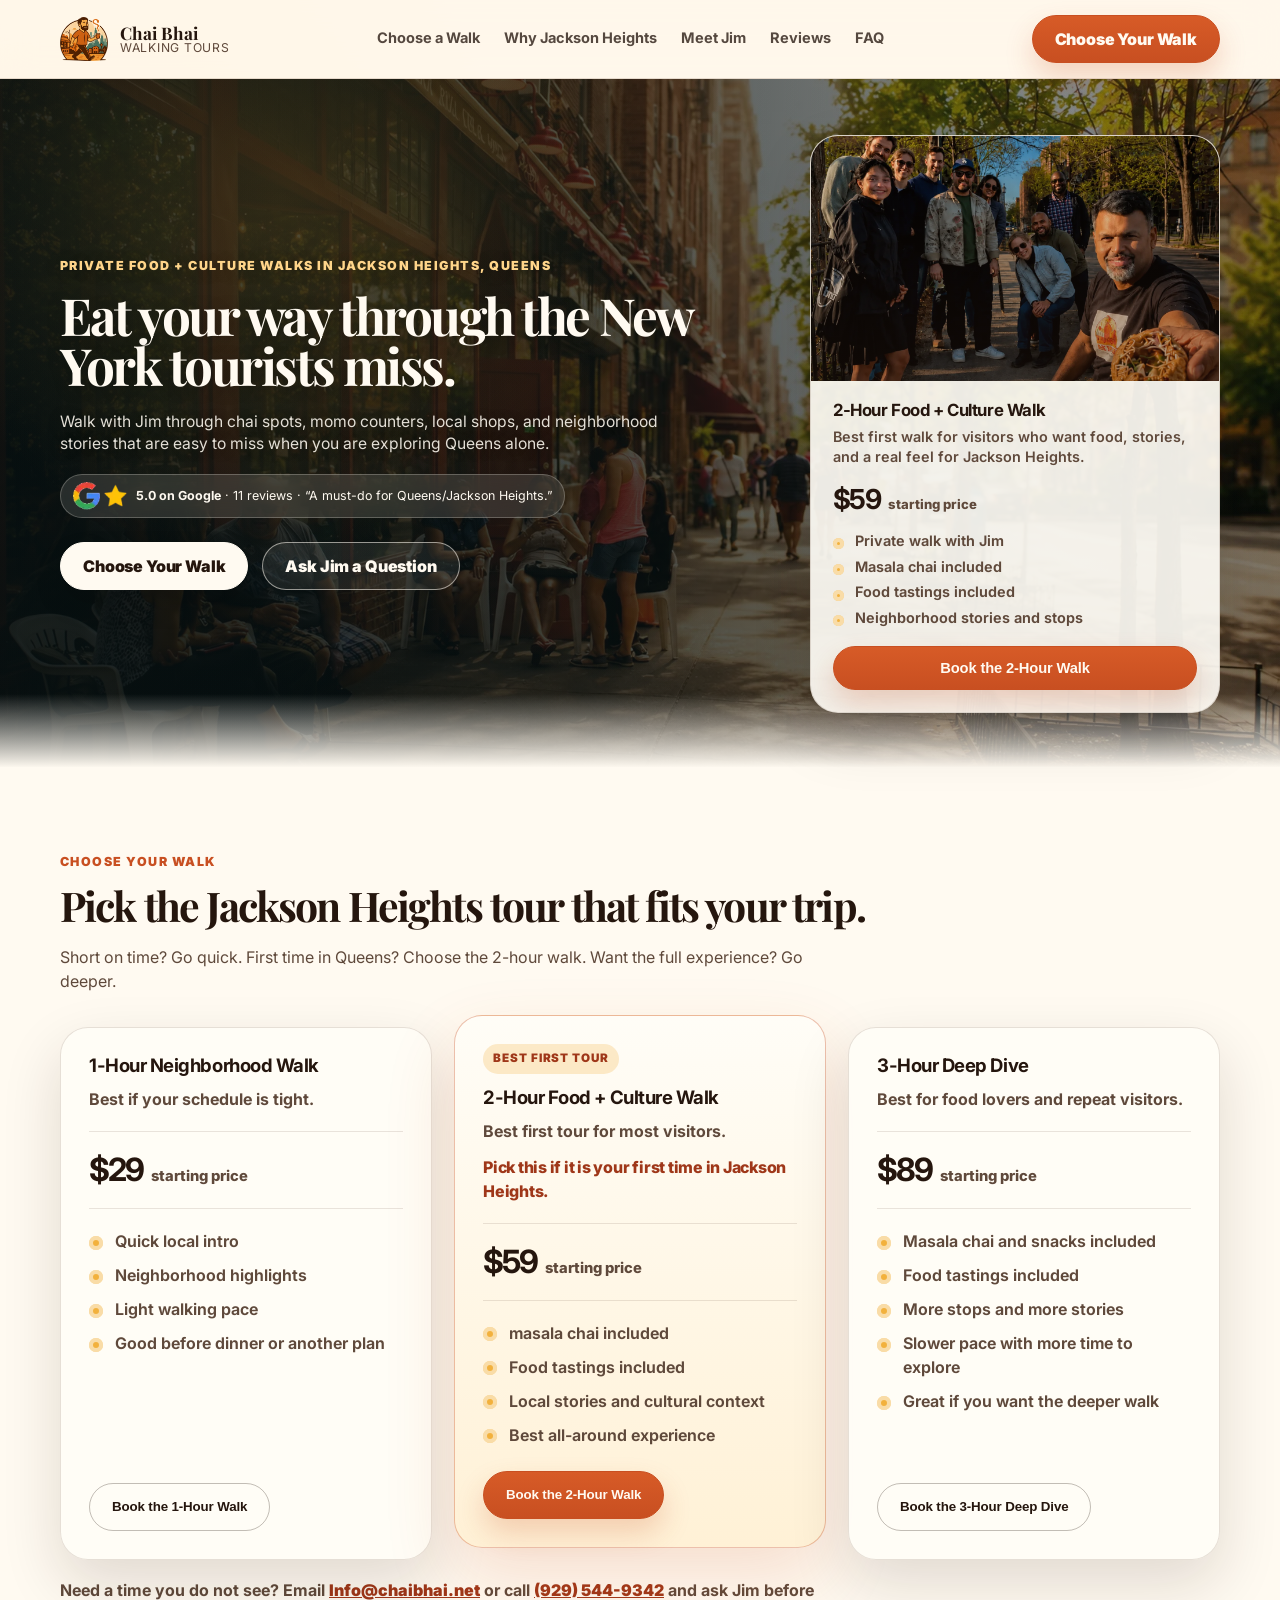
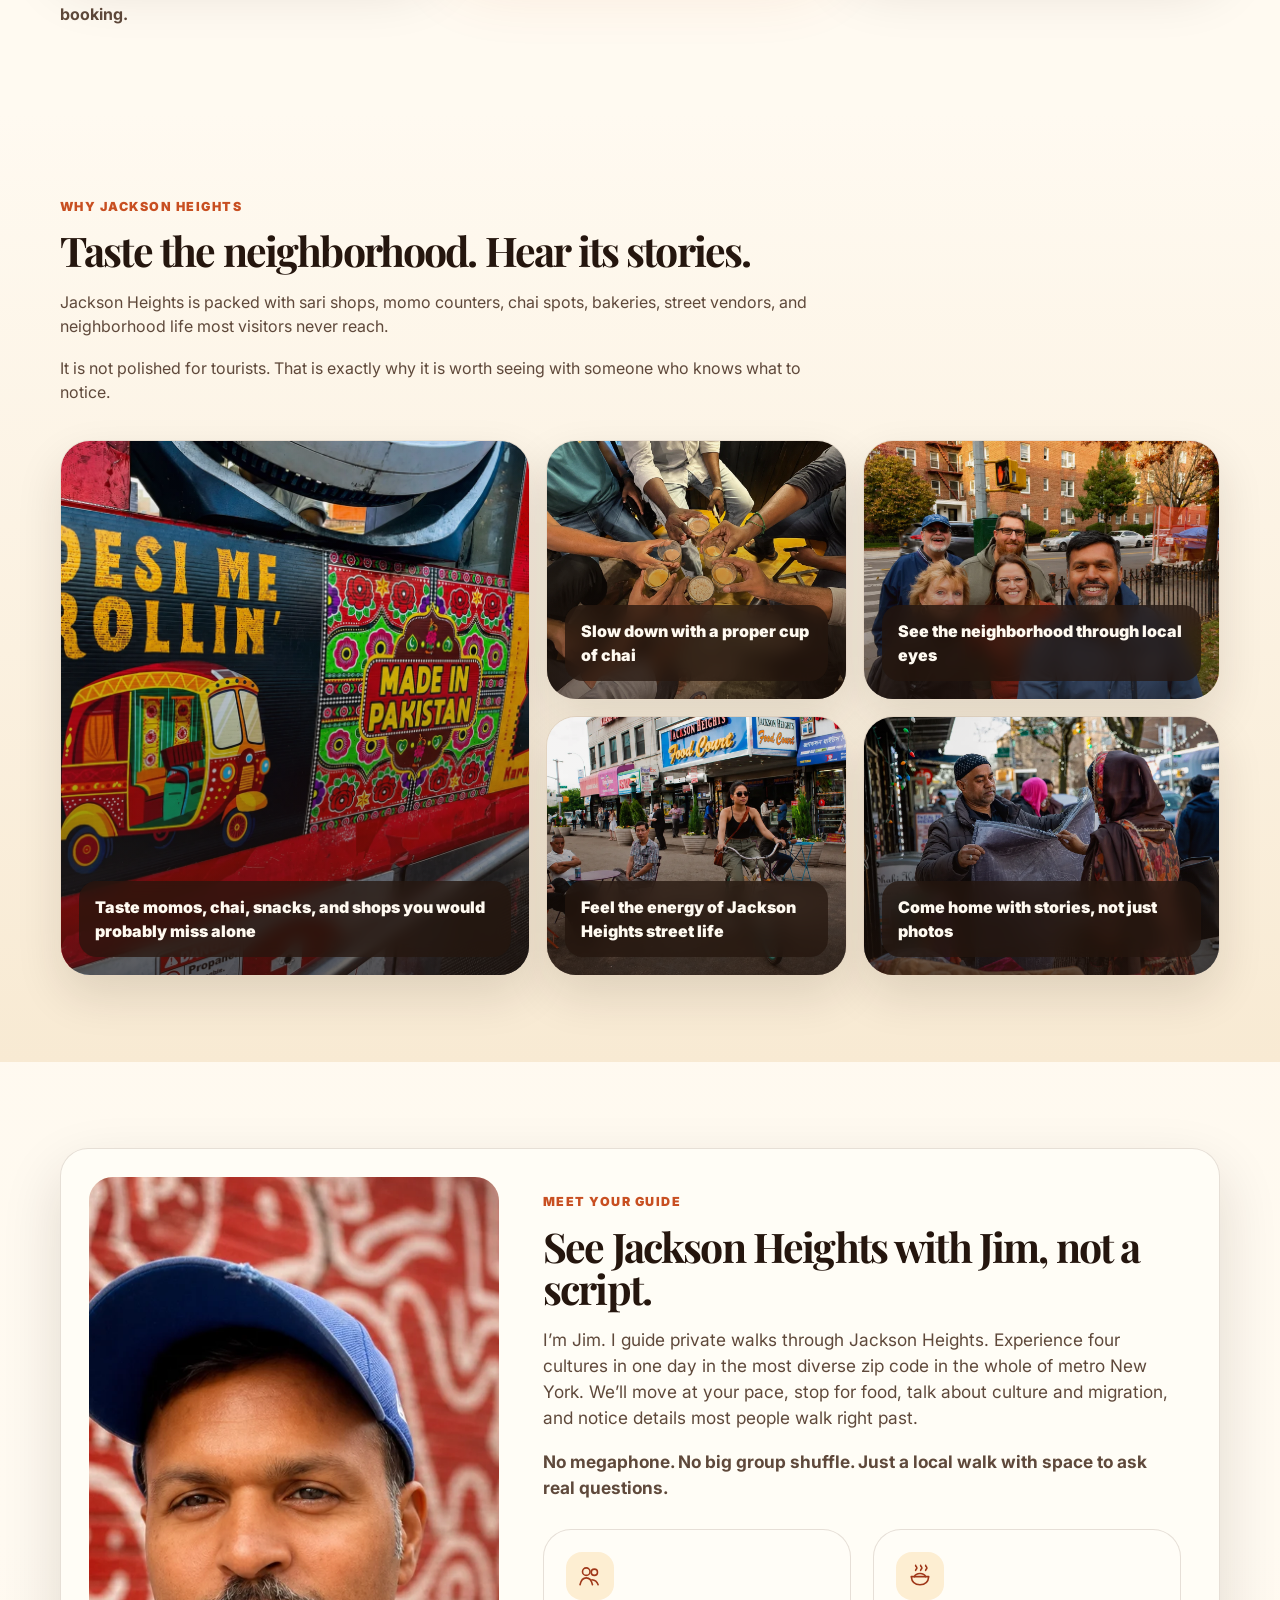
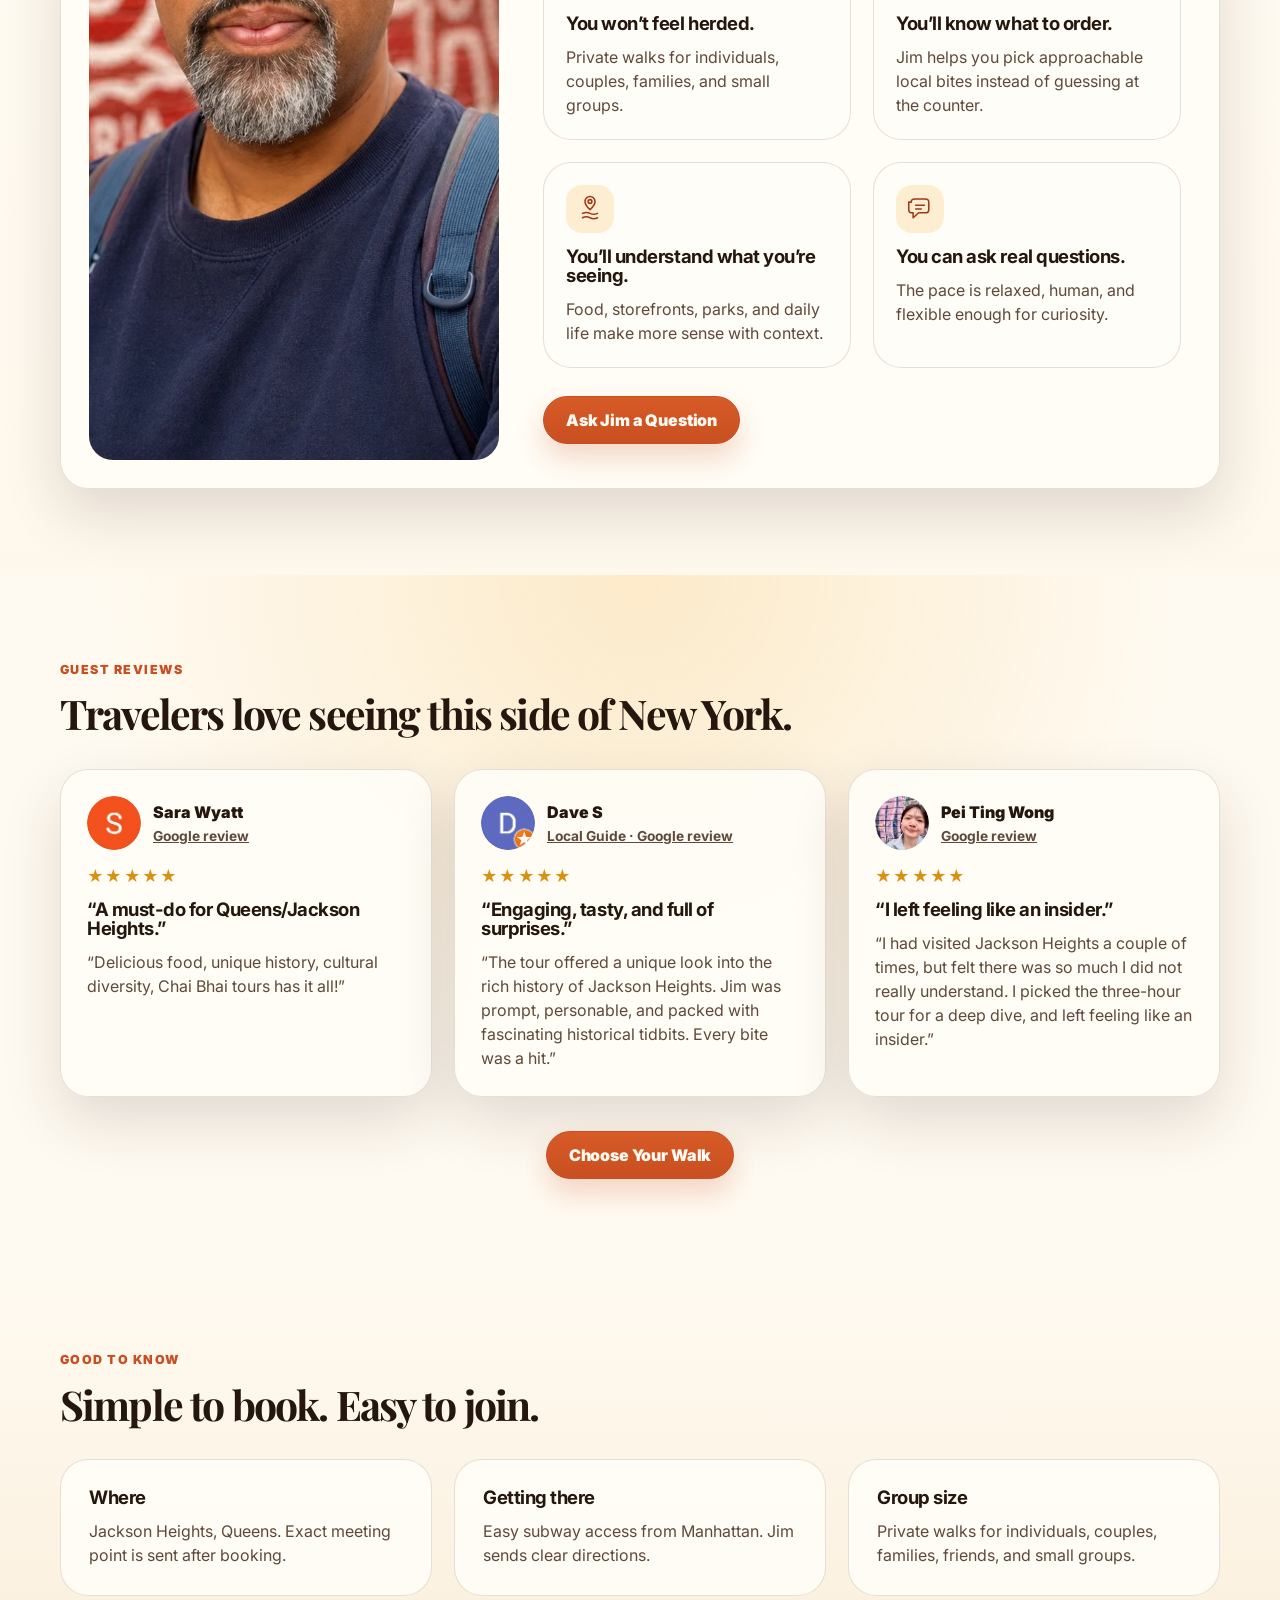
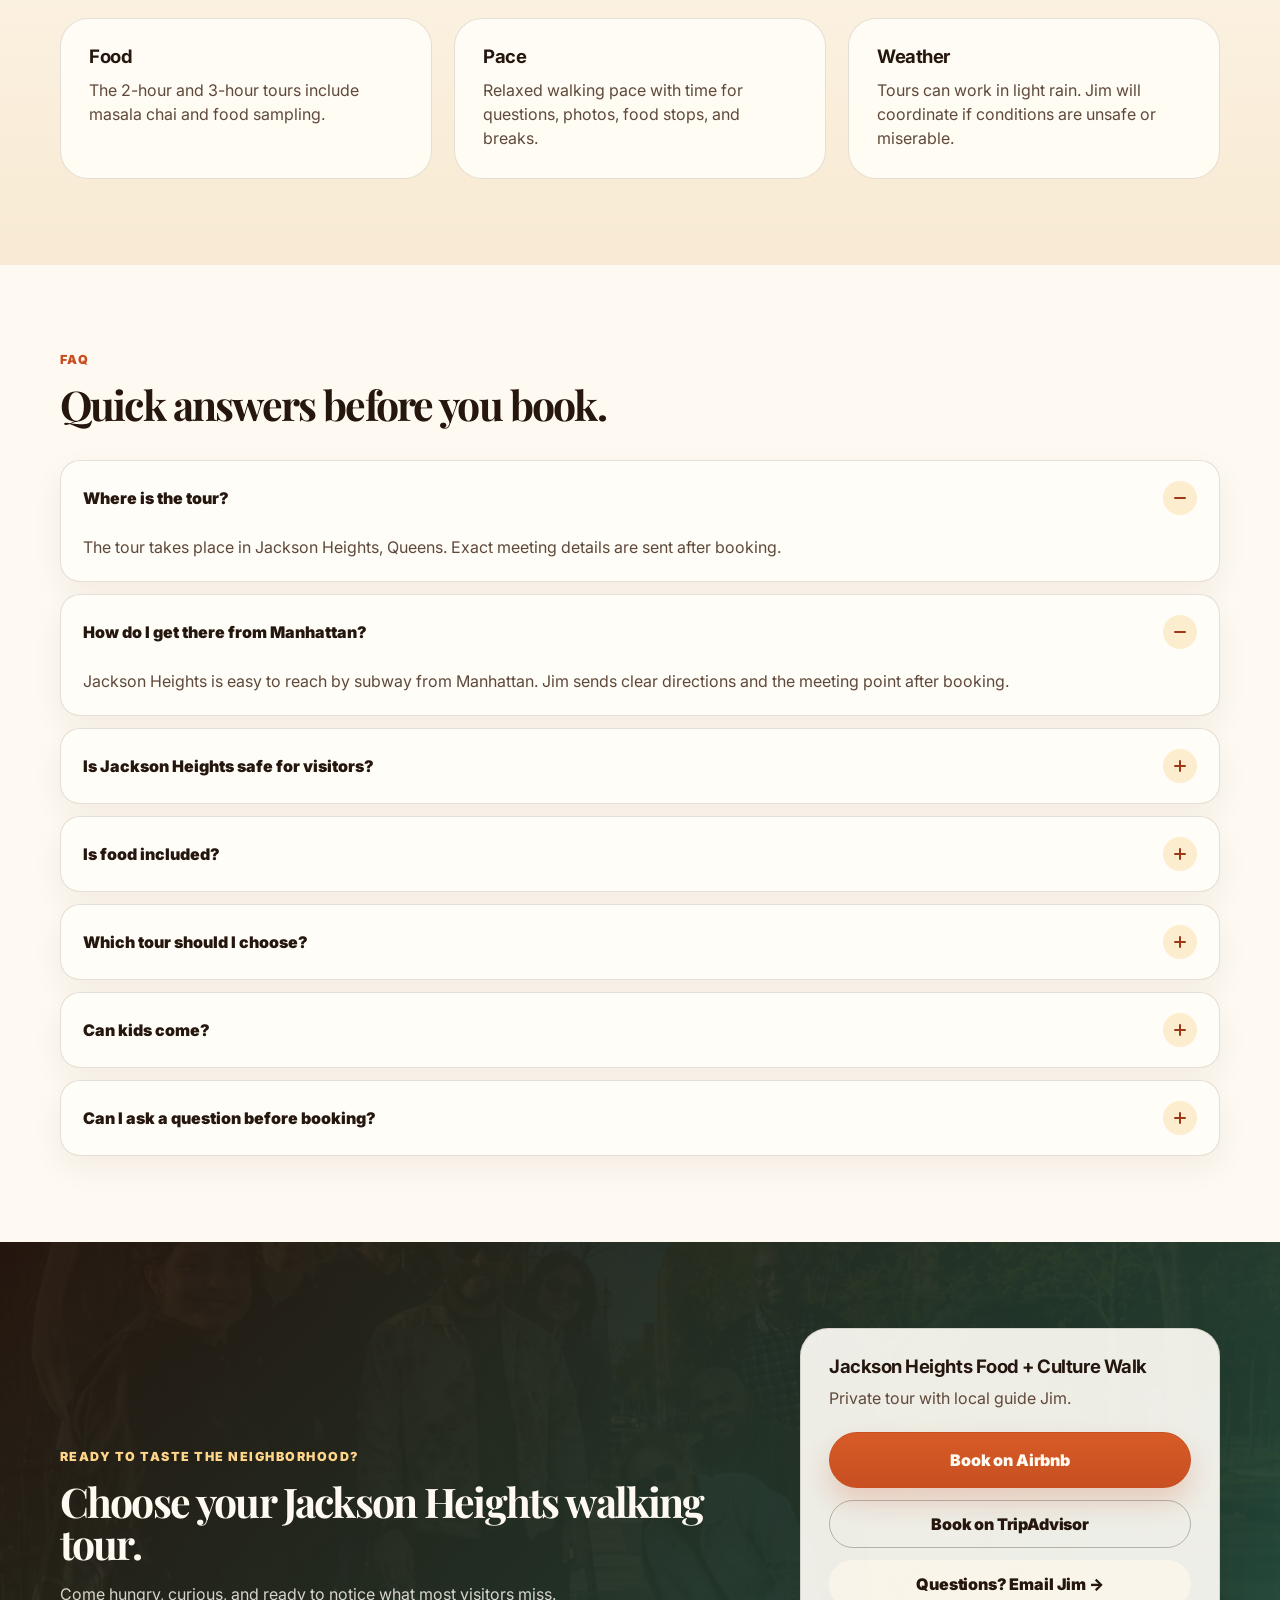
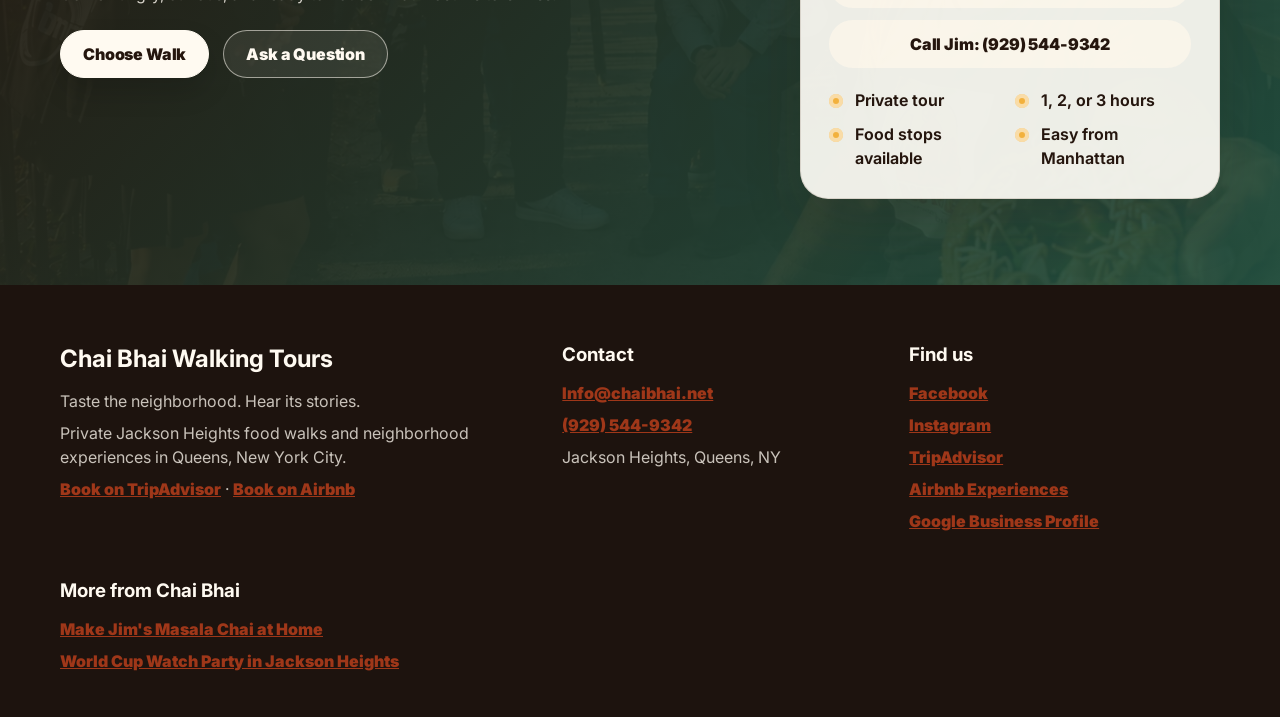
==== commit a867bcc5: "Convert mosaic CSS background images to img tags for Google Images indexing Replaces CSS background-" ====
--- a/index.html
+++ b/index.html
@@ -10,6 +10,14 @@
 
   <title>Private Jackson Heights Food & Culture Walking Tours in Queens NYC | Chai Bhai Walking Tours</title>
   <meta name="description" content="Book a private Jackson Heights food and culture walking tour in Queens, NYC with Jim. Taste chai, momos, fuchka, and local favorites while hearing the neighborhood stories most visitors miss." />
+
+  <script async src="https://www.googletagmanager.com/gtag/js?id=G-D88138LXQQ"></script>
+  <script>
+    window.dataLayer = window.dataLayer || [];
+    function gtag(){dataLayer.push(arguments);}
+    gtag('js', new Date());
+    gtag('config', 'G-D88138LXQQ');
+  </script>
 
   <link rel="canonical" href="https://chaibhai.net/" />
 
@@ -621,22 +629,27 @@
           <div class="chb-mosaic chb-mosaic-inside-section" aria-label="Jackson Heights walking tour photos">
             <div class="chb-mosaic-grid" id="chbMosaicSlider">
               <figure class="chb-mosaic-item chb-mosaic-item--taste">
+                <img src="assets/images/taste-spots-you-would-never-find-alone.webp" alt="Jackson Heights food tour stops — momos, chai, and street snacks in Queens" loading="lazy">
                 <figcaption class="chb-mosaic-caption">Taste momos, chai, snacks, and shops you would probably miss alone</figcaption>
               </figure>
 
               <figure class="chb-mosaic-item chb-mosaic-item--chai">
+                <img src="assets/images/slow-down-with-a-proper-cup-of-chai.webp" alt="Masala chai stop on a Jackson Heights walking tour in Queens NYC" loading="lazy">
                 <figcaption class="chb-mosaic-caption">Slow down with a proper cup of chai</figcaption>
               </figure>
 
               <figure class="chb-mosaic-item chb-mosaic-item--local-eyes">
+                <img src="assets/images/see-the-neighborhood-through-local-eyes.webp" alt="Exploring Jackson Heights neighborhood streets with a local guide in Queens" loading="lazy">
                 <figcaption class="chb-mosaic-caption">See the neighborhood through local eyes</figcaption>
               </figure>
 
               <figure class="chb-mosaic-item chb-mosaic-item--energy">
+                <img src="assets/images/feel-the-energy-of-jackson-heights.webp" alt="Street life and energy of Jackson Heights, Queens — the most diverse neighborhood in NYC" loading="lazy">
                 <figcaption class="chb-mosaic-caption">Feel the energy of Jackson Heights street life</figcaption>
               </figure>
 
               <figure class="chb-mosaic-item chb-mosaic-item--stories">
+                <img src="assets/images/come-home-with-stories-not-just-photos.webp" alt="Jackson Heights walking tour with Jim — neighborhood stories and cultural discovery in Queens" loading="lazy">
                 <figcaption class="chb-mosaic-caption">Come home with stories, not just photos</figcaption>
               </figure>
             </div>
--- a/styles.css
+++ b/styles.css
@@ -531,38 +531,36 @@
   overflow: hidden;
   margin: 0;
   border-radius: 30px;
-  background:
-    linear-gradient(180deg, rgba(37, 22, 14, 0.04) 24%, rgba(37, 22, 14, 0.66)),
-    var(--mosaic-image, url("./assets/images/chaibhaitour-mobile.webp")) center / cover no-repeat;
   box-shadow: 0 20px 46px rgba(41, 24, 12, 0.12);
   border: 1px solid rgba(77, 47, 26, 0.1);
 }
 
+.chb-mosaic-item::after {
+  content: "";
+  position: absolute;
+  inset: 0;
+  background: linear-gradient(180deg, rgba(37, 22, 14, 0.04) 24%, rgba(37, 22, 14, 0.66));
+  pointer-events: none;
+}
+
+.chb-mosaic-item img {
+  position: absolute;
+  inset: 0;
+  width: 100%;
+  height: 100%;
+  object-fit: cover;
+}
+
 .chb-mosaic-item--taste {
-  --mosaic-image: url("./assets/images/taste-spots-you-would-never-find-alone.webp");
   grid-row: span 2;
-  background-position: center center;
-}
-
-.chb-mosaic-item--chai {
-  --mosaic-image: url("./assets/images/slow-down-with-a-proper-cup-of-chai.webp");
-  background-position: 45% center;
+}
+
+.chb-mosaic-item--chai img {
+  object-position: 45% center;
 }
 
 .chb-mosaic-item--stories {
-  --mosaic-image: url("./assets/images/come-home-with-stories-not-just-photos.webp");
   grid-column: span 2;
-  background-position: center center;
-}
-
-.chb-mosaic-item--local-eyes {
-  --mosaic-image: url("./assets/images/see-the-neighborhood-through-local-eyes.webp");
-  background-position: center center;
-}
-
-.chb-mosaic-item--energy {
-  --mosaic-image: url("./assets/images/feel-the-energy-of-jackson-heights.webp");
-  background-position: center center;
 }
 
 .chb-mosaic-caption {
@@ -576,6 +574,7 @@
   color: #fffaf1;
   font-weight: 900;
   backdrop-filter: blur(8px);
+  z-index: 1;
 }
 
 .chb-mosaic-dots {
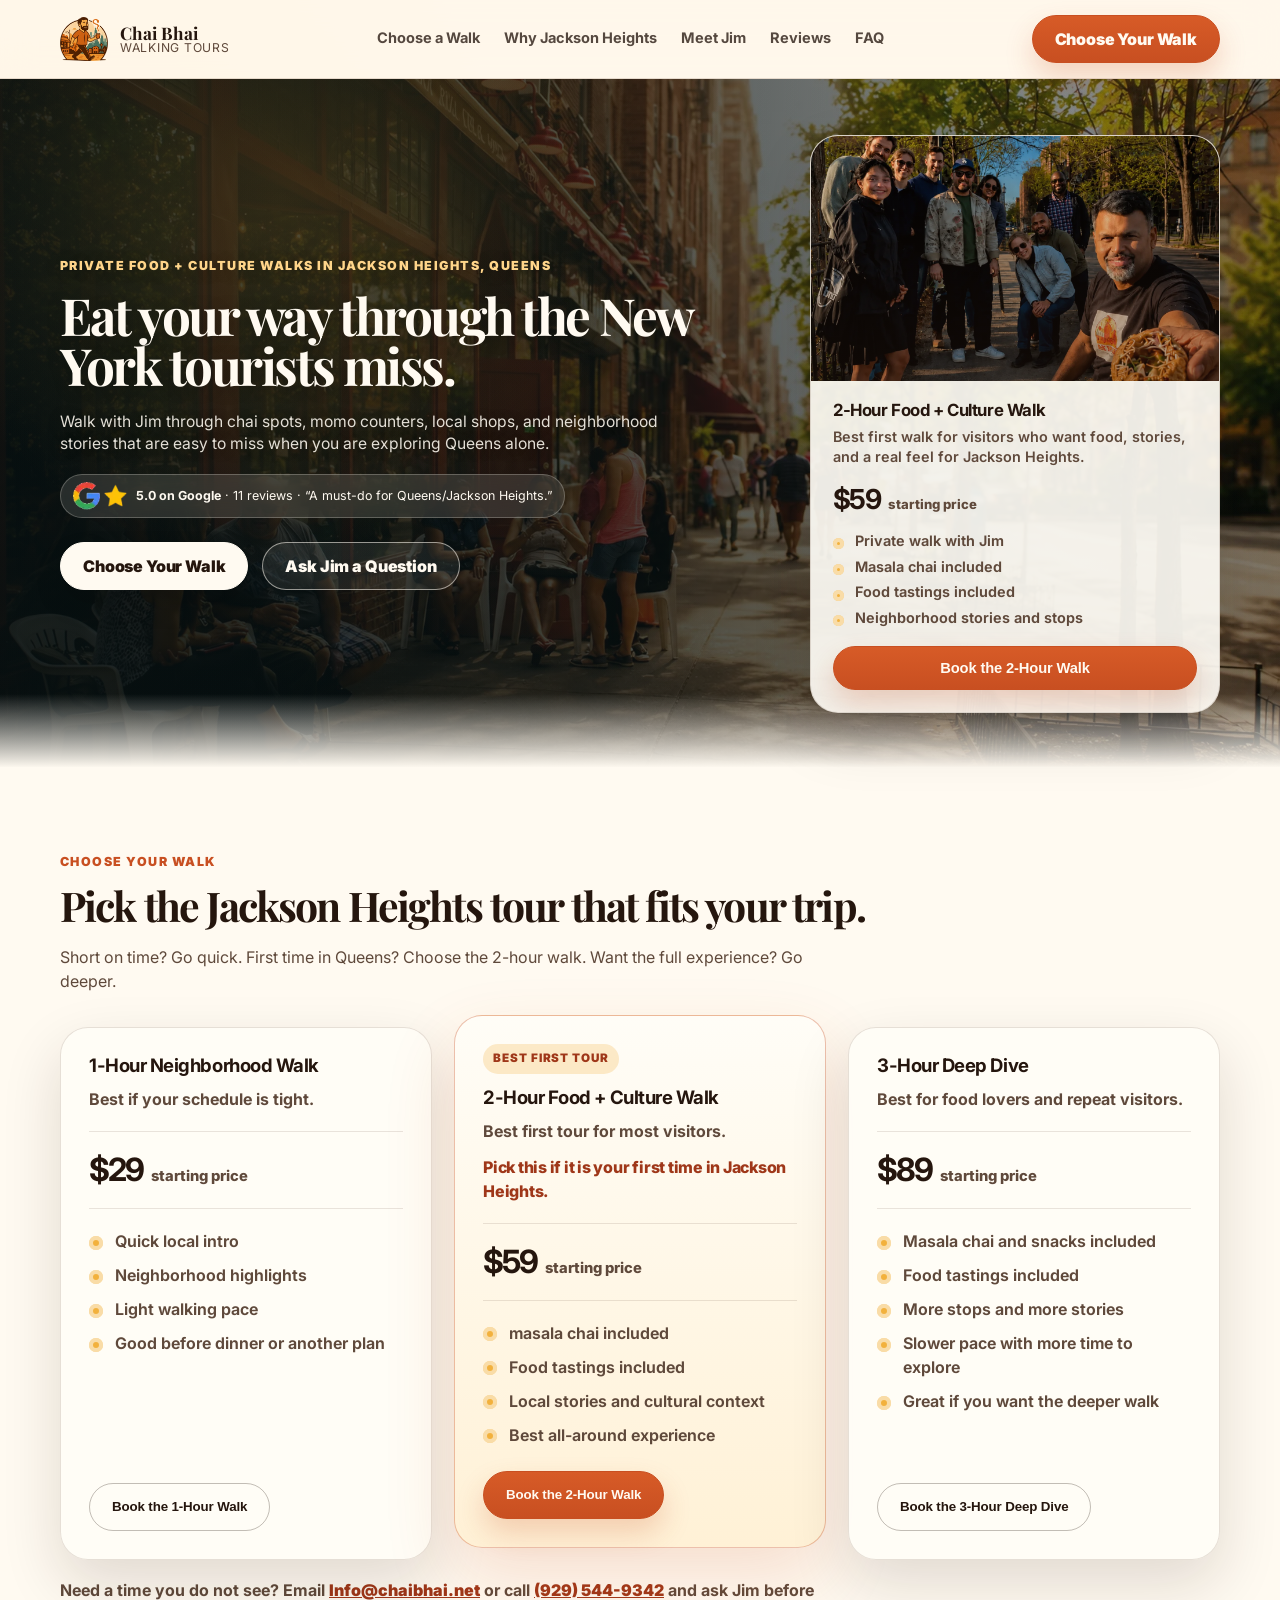
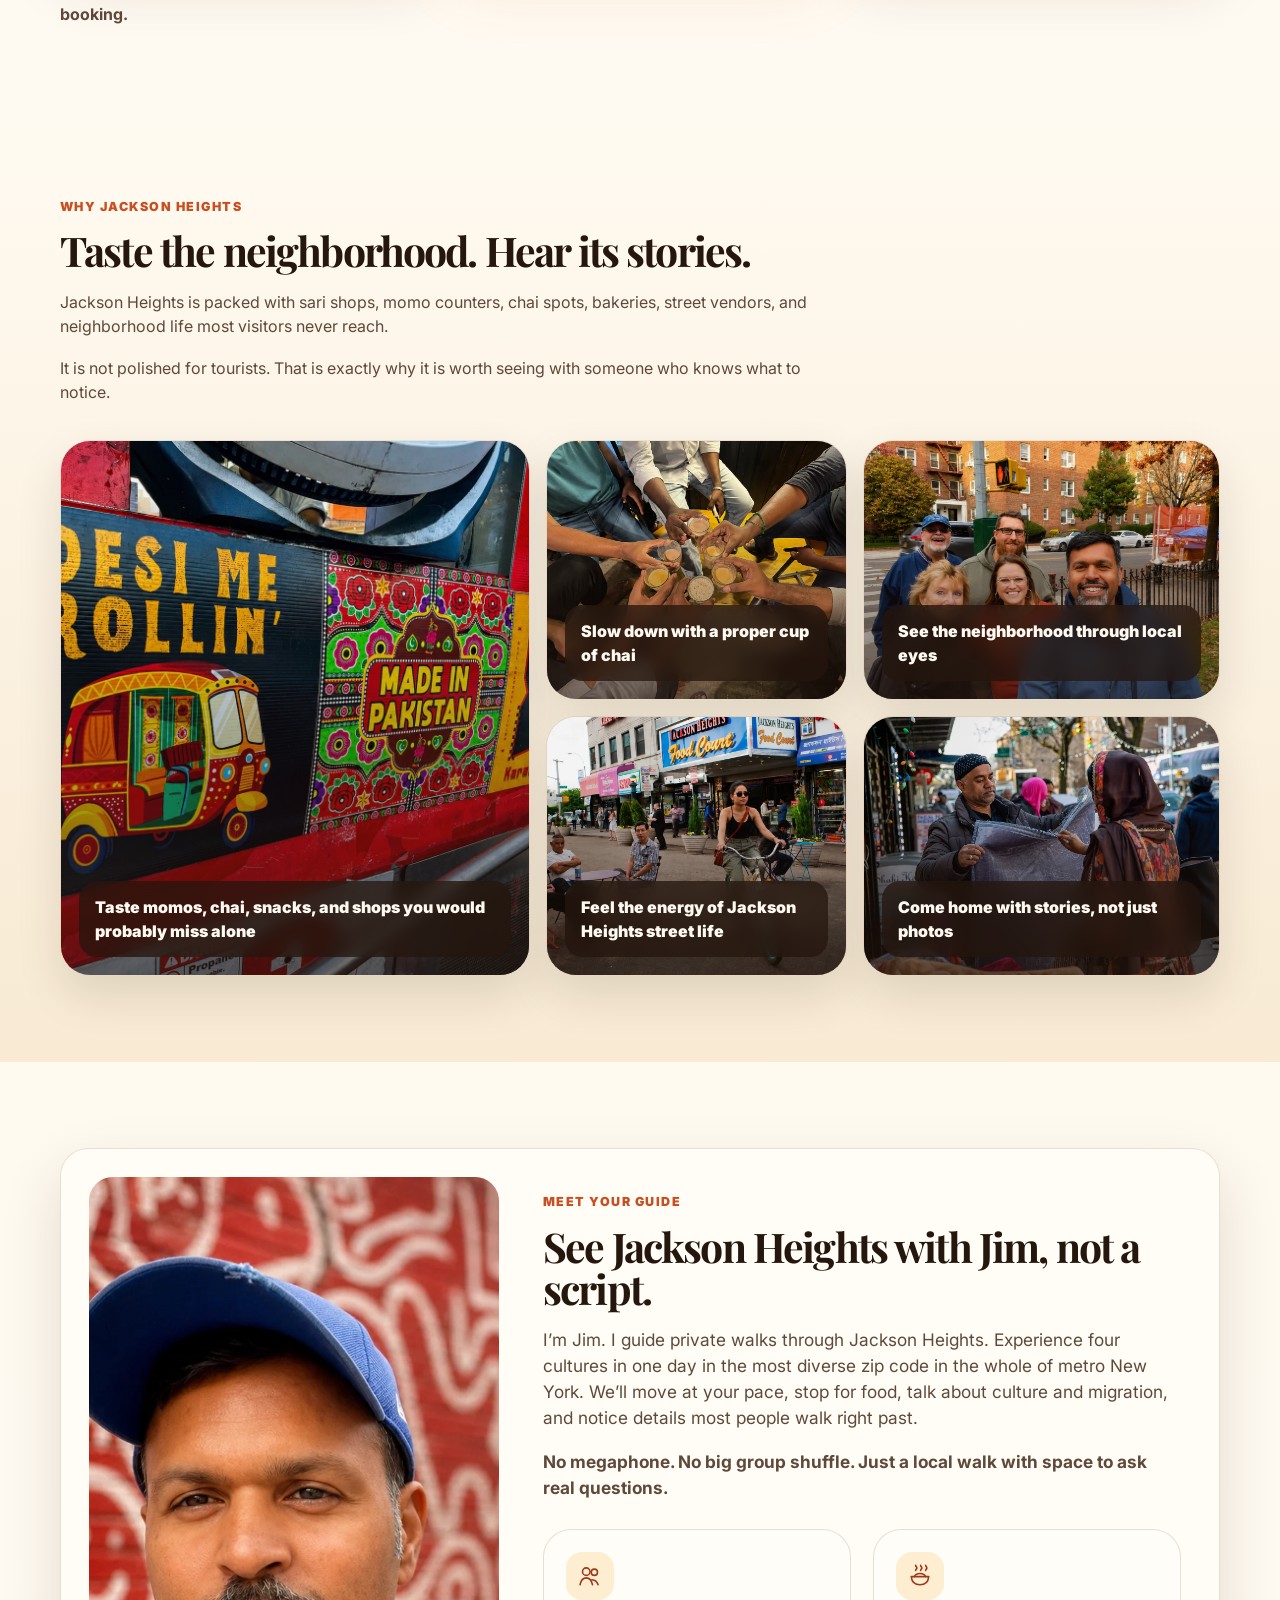
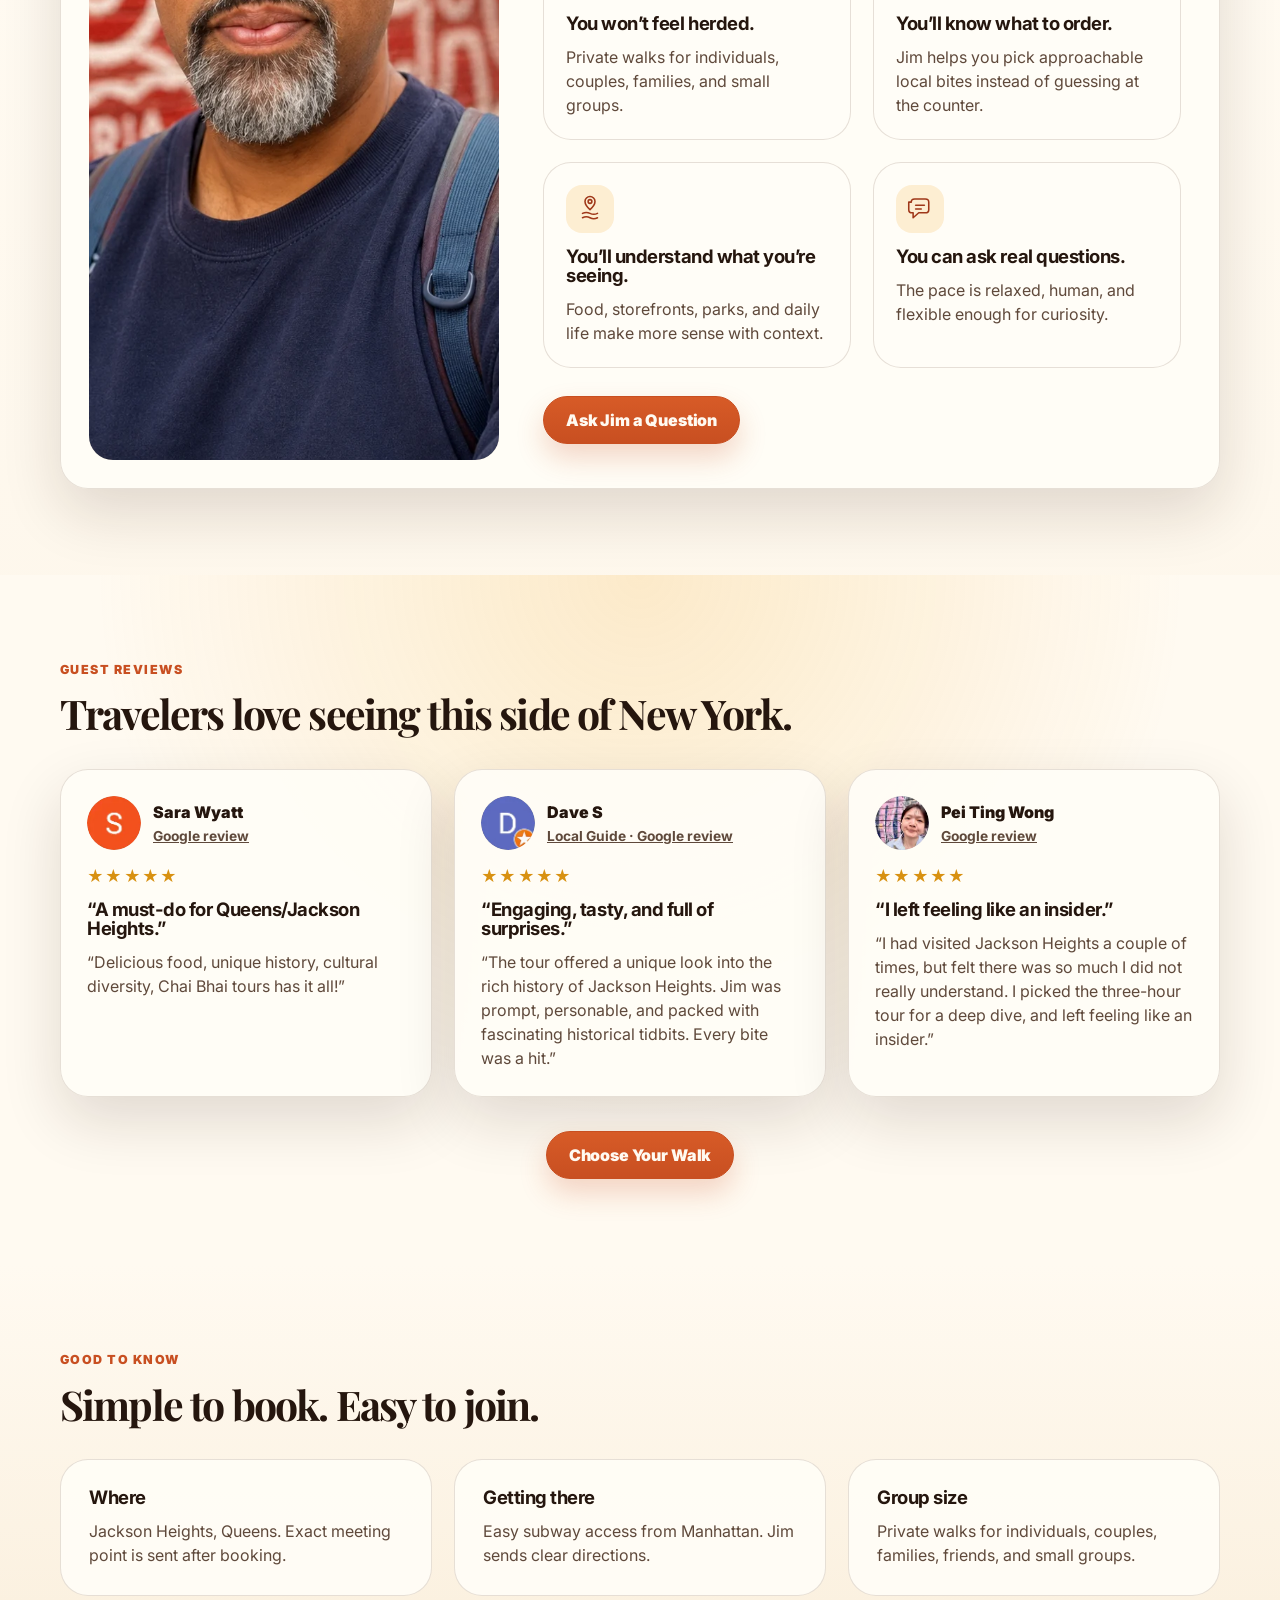
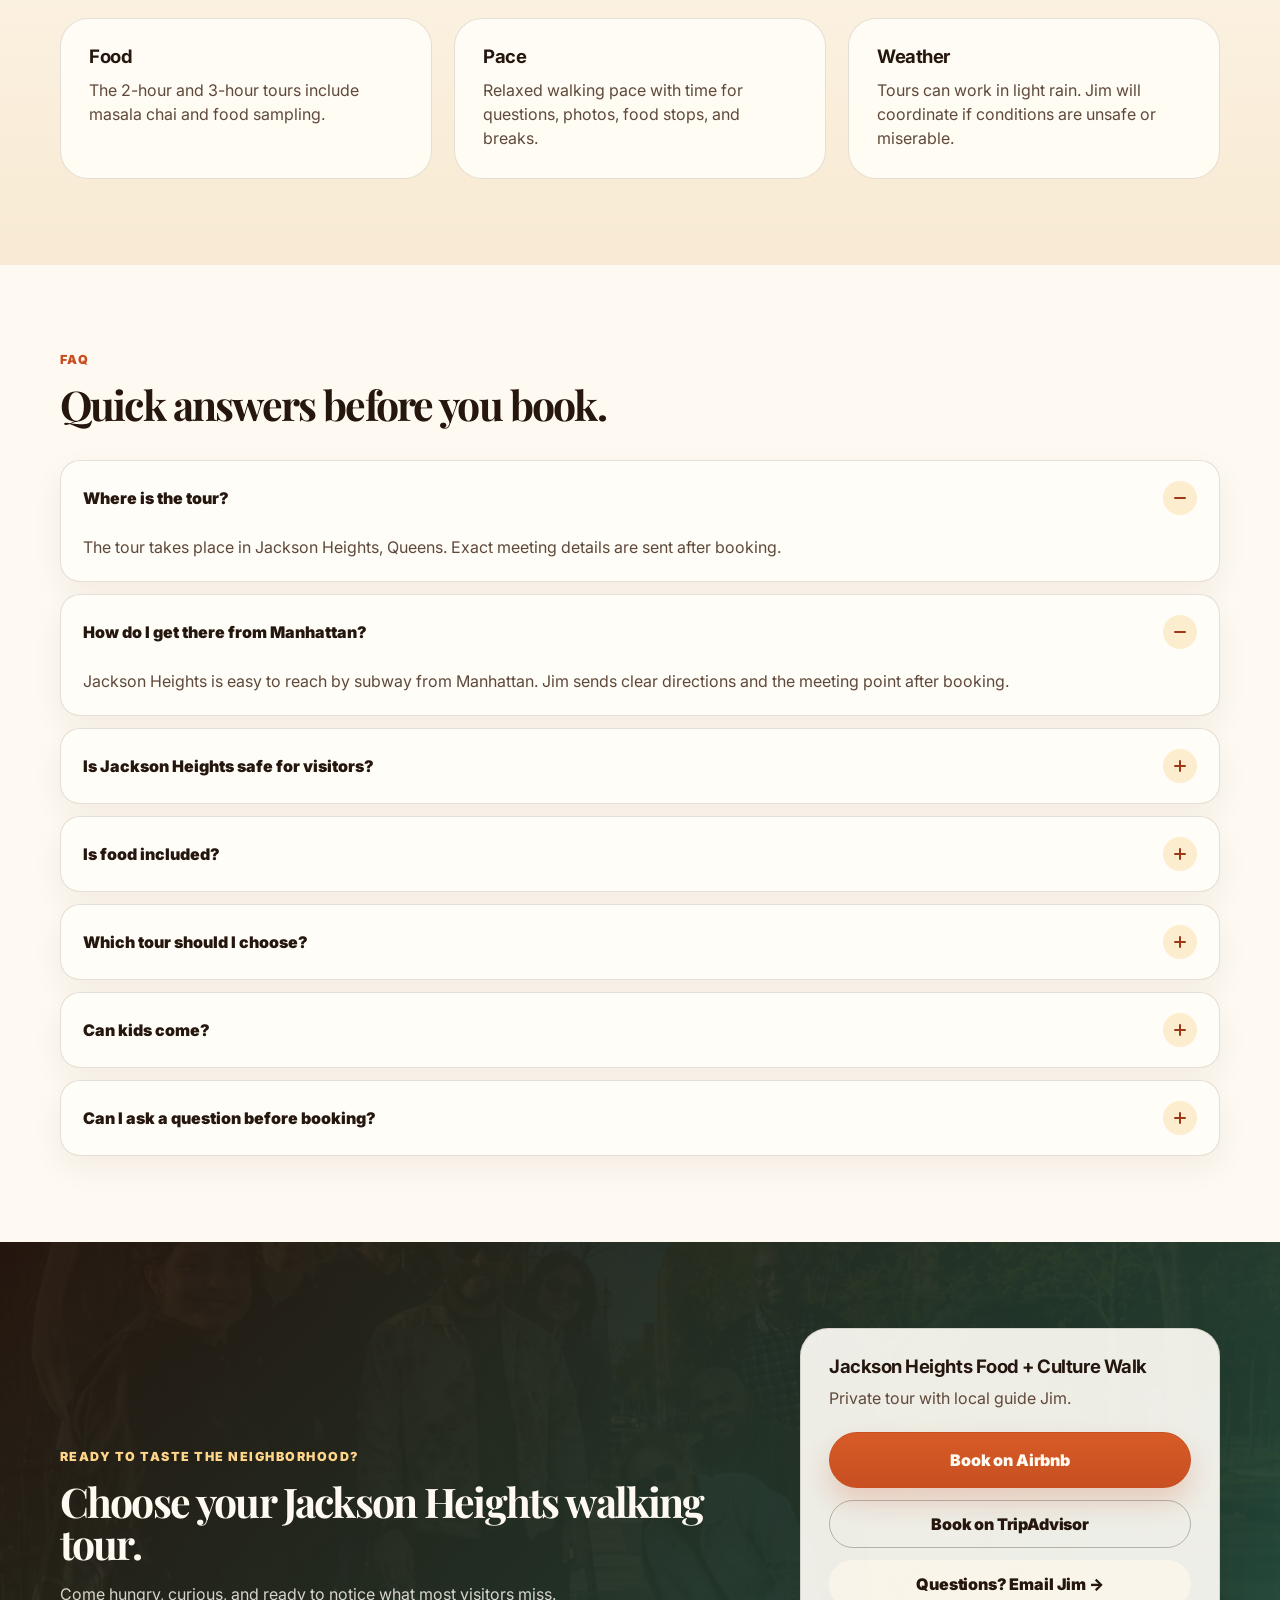
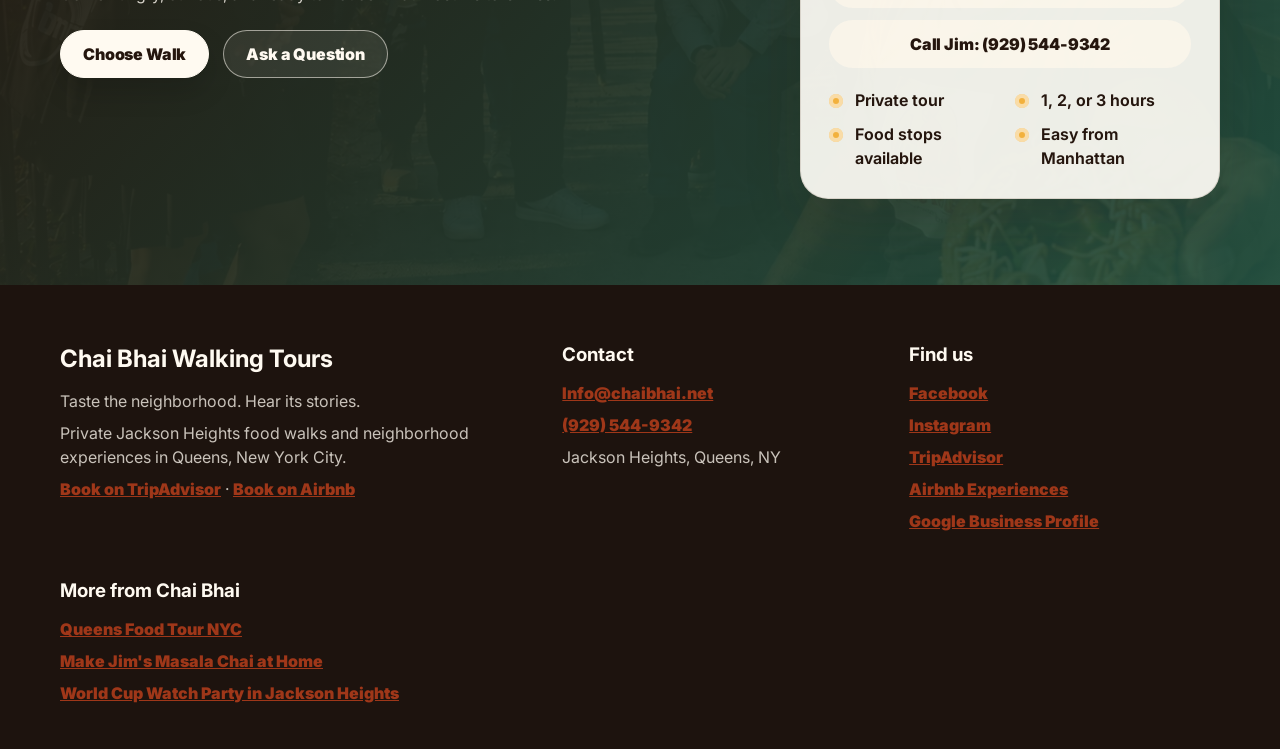
==== commit 7bb9cec1: "Add Queens food tour landing page targeting broader NYC search terms New page at /queens-food-tour.h" ====
--- a/index.html
+++ b/index.html
@@ -898,6 +898,7 @@
 
         <div>
           <h3>More from Chai Bhai</h3>
+          <p><a href="queens-food-tour.html">Queens Food Tour NYC</a></p>
           <p><a href="chai.html">Make Jim's Masala Chai at Home</a></p>
           <p><a href="watch-party.html">World Cup Watch Party in Jackson Heights</a></p>
         </div>
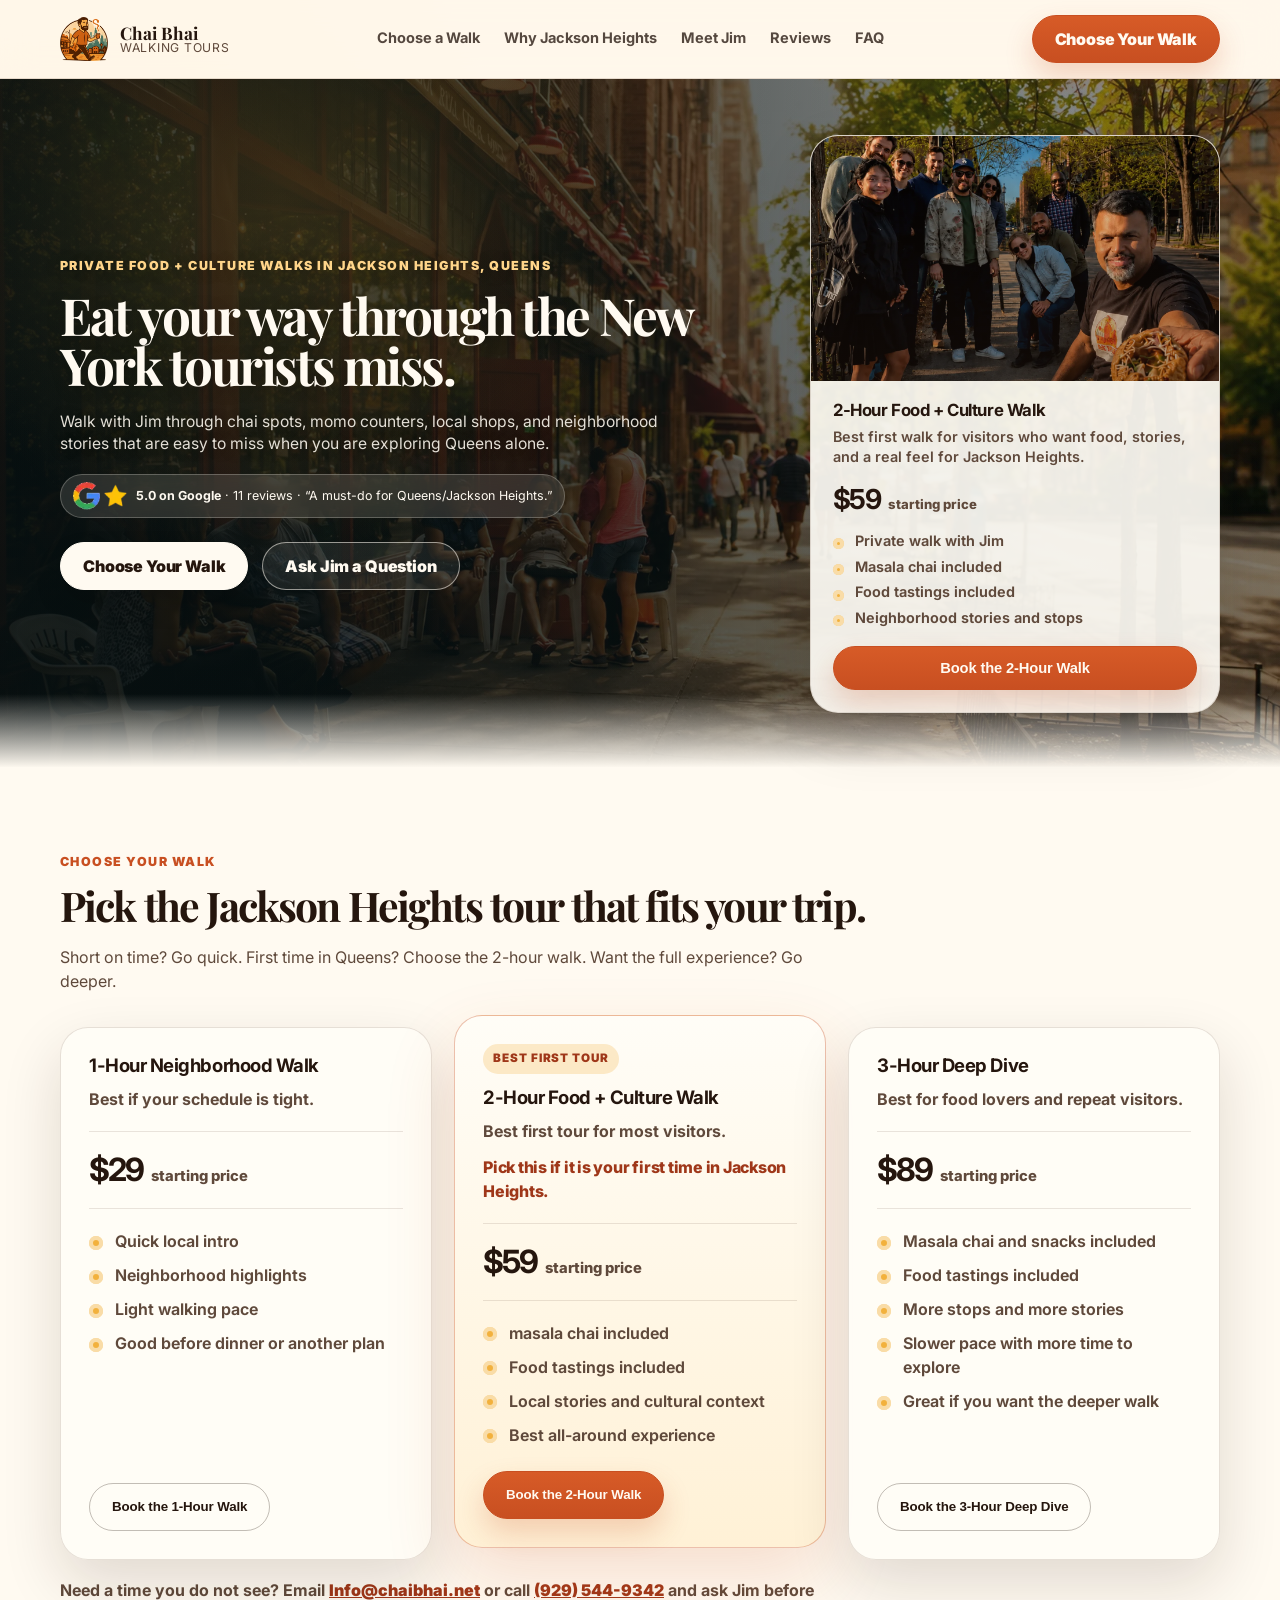
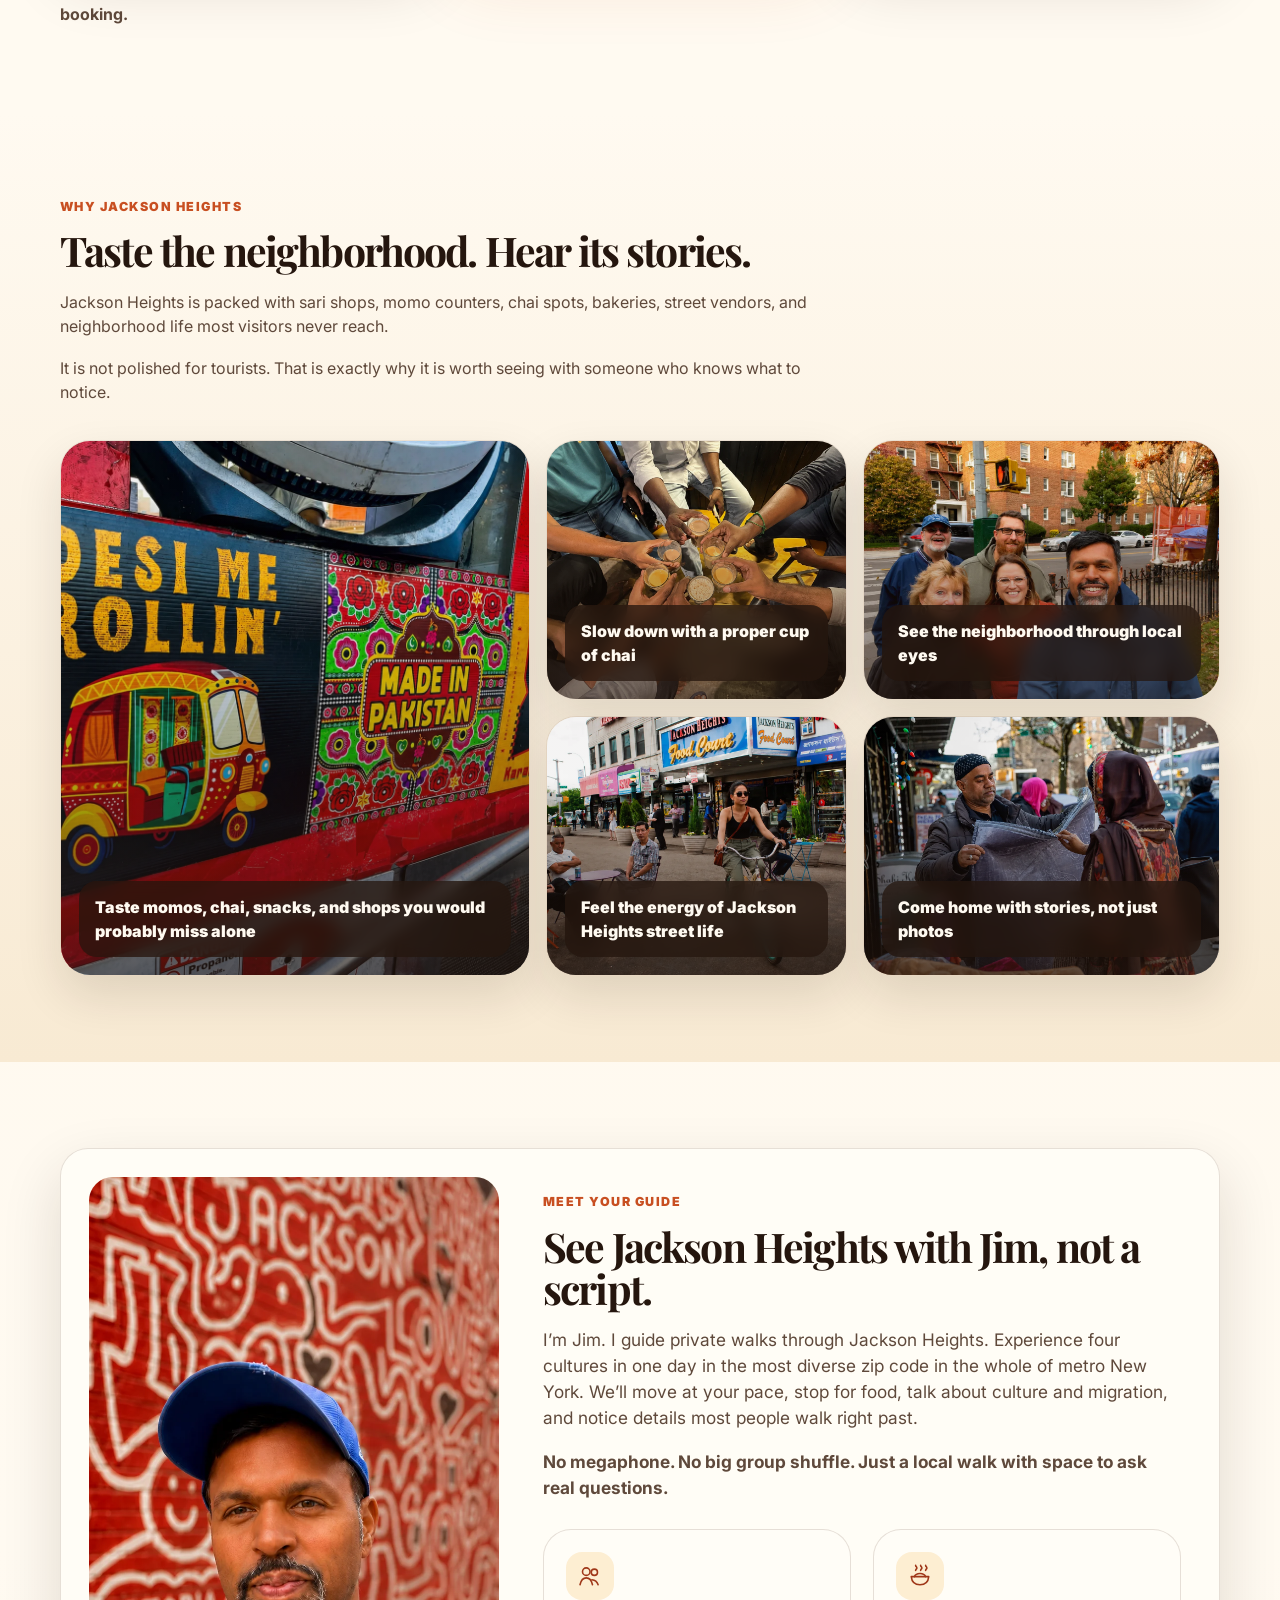
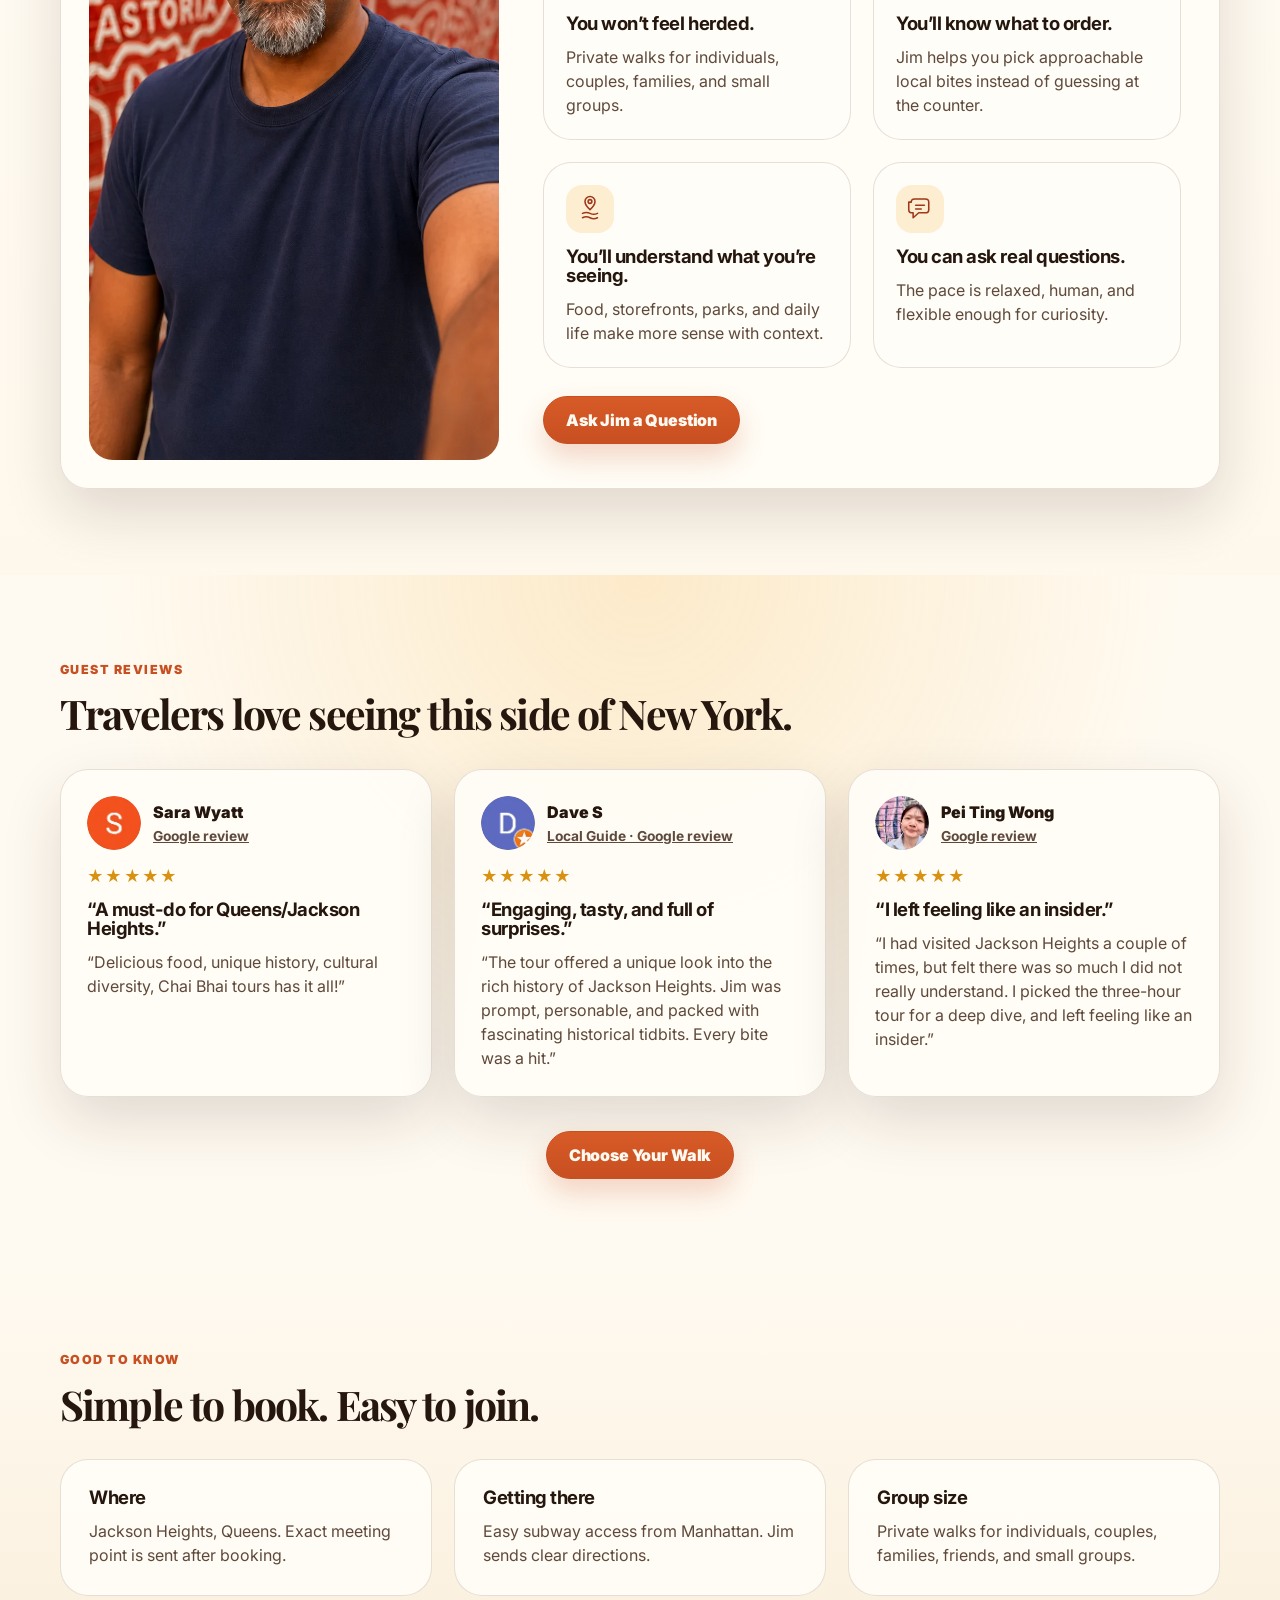
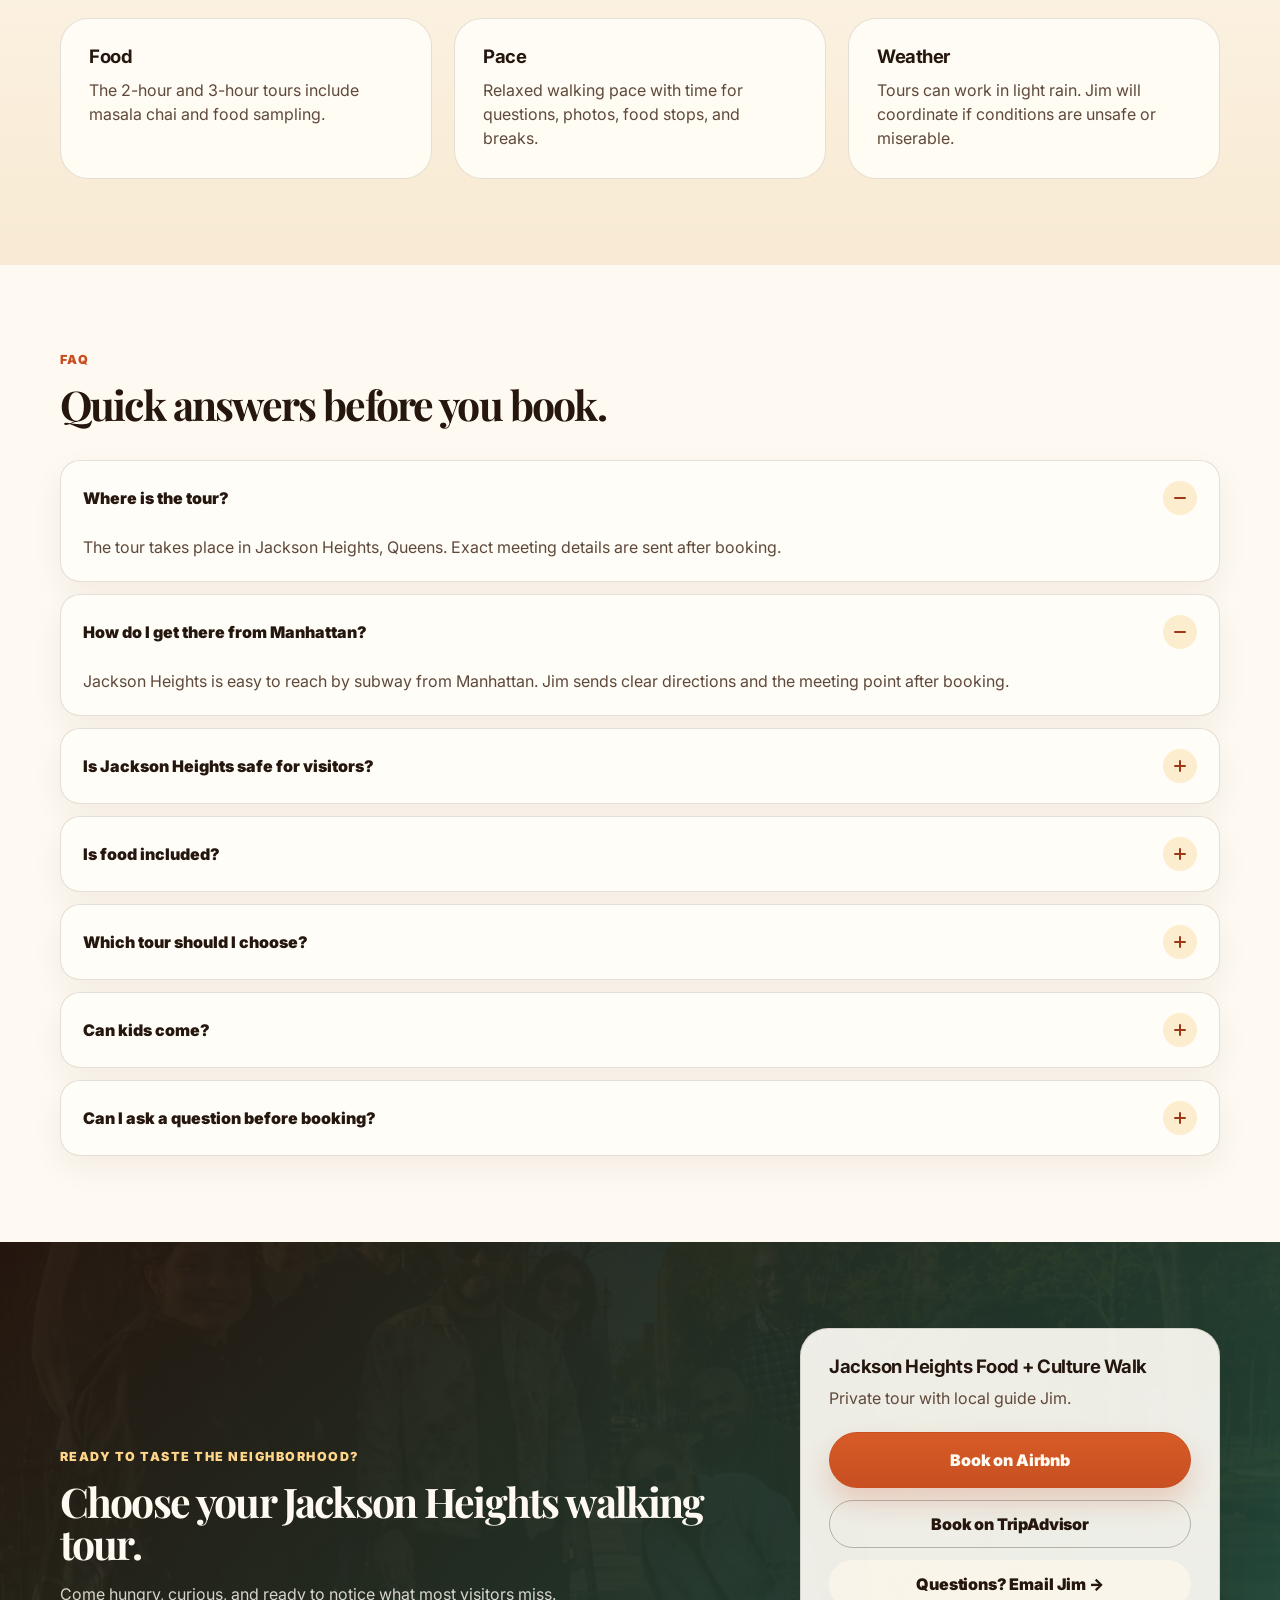
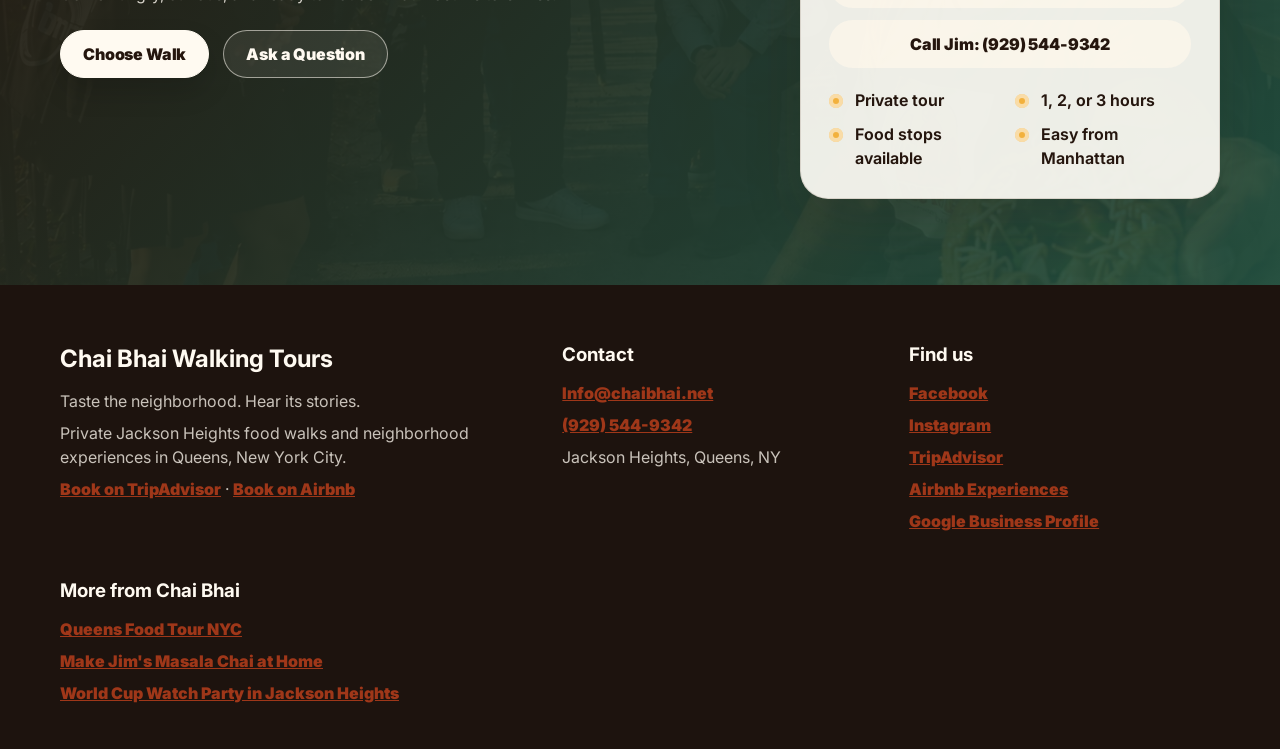
==== commit 557d2779: "Add bestRating/worstRating to AggregateRating and Review schema" ====
--- a/index.html
+++ b/index.html
@@ -7,6 +7,11 @@
 <head>
   <meta charset="UTF-8" />
   <meta name="viewport" content="width=device-width, initial-scale=1.0" />
+  <link rel="icon" type="image/x-icon" href="/assets/images/favicon/favicon.ico">
+  <link rel="icon" type="image/svg+xml" href="/assets/images/favicon/favicon.svg">
+  <link rel="icon" type="image/png" sizes="96x96" href="/assets/images/favicon/favicon-96x96.png">
+  <link rel="apple-touch-icon" href="/assets/images/favicon/apple-touch-icon.png">
+  <link rel="manifest" href="/assets/images/favicon/site.webmanifest">
 
   <title>Private Jackson Heights Food & Culture Walking Tours in Queens NYC | Chai Bhai Walking Tours</title>
   <meta name="description" content="Book a private Jackson Heights food and culture walking tour in Queens, NYC with Jim. Taste chai, momos, fuchka, and local favorites while hearing the neighborhood stories most visitors miss." />
@@ -67,6 +72,8 @@
         "aggregateRating": {
           "@type": "AggregateRating",
           "ratingValue": "5.0",
+          "bestRating": "5",
+          "worstRating": "1",
           "reviewCount": "13"
         },
         "review": [
@@ -79,7 +86,9 @@
             },
             "reviewRating": {
               "@type": "Rating",
-              "ratingValue": "5"
+              "ratingValue": "5",
+              "bestRating": "5",
+              "worstRating": "1"
             },
             "reviewBody": "This tour is a must-do for Queens/Jackson Heights! Delicious food, unique history, cultural diversity, Chai Bhai tours has it all!"
           },
@@ -92,7 +101,9 @@
             },
             "reviewRating": {
               "@type": "Rating",
-              "ratingValue": "5"
+              "ratingValue": "5",
+              "bestRating": "5",
+              "worstRating": "1"
             },
             "reviewBody": "We had a fantastic experience with Chai Bhai Walking Tours. The tour offered a unique look into the rich history of Jackson Heights. Our guide Jim was prompt, personable, and packed with fascinating historical tidbits. Every bite was a hit."
           },
@@ -105,7 +116,9 @@
             },
             "reviewRating": {
               "@type": "Rating",
-              "ratingValue": "5"
+              "ratingValue": "5",
+              "bestRating": "5",
+              "worstRating": "1"
             },
             "reviewBody": "I had visited Jackson Heights a couple of times, but felt there was so much I did not really understand. I picked the three-hour tour for a deep dive, and left feeling like an insider."
           }
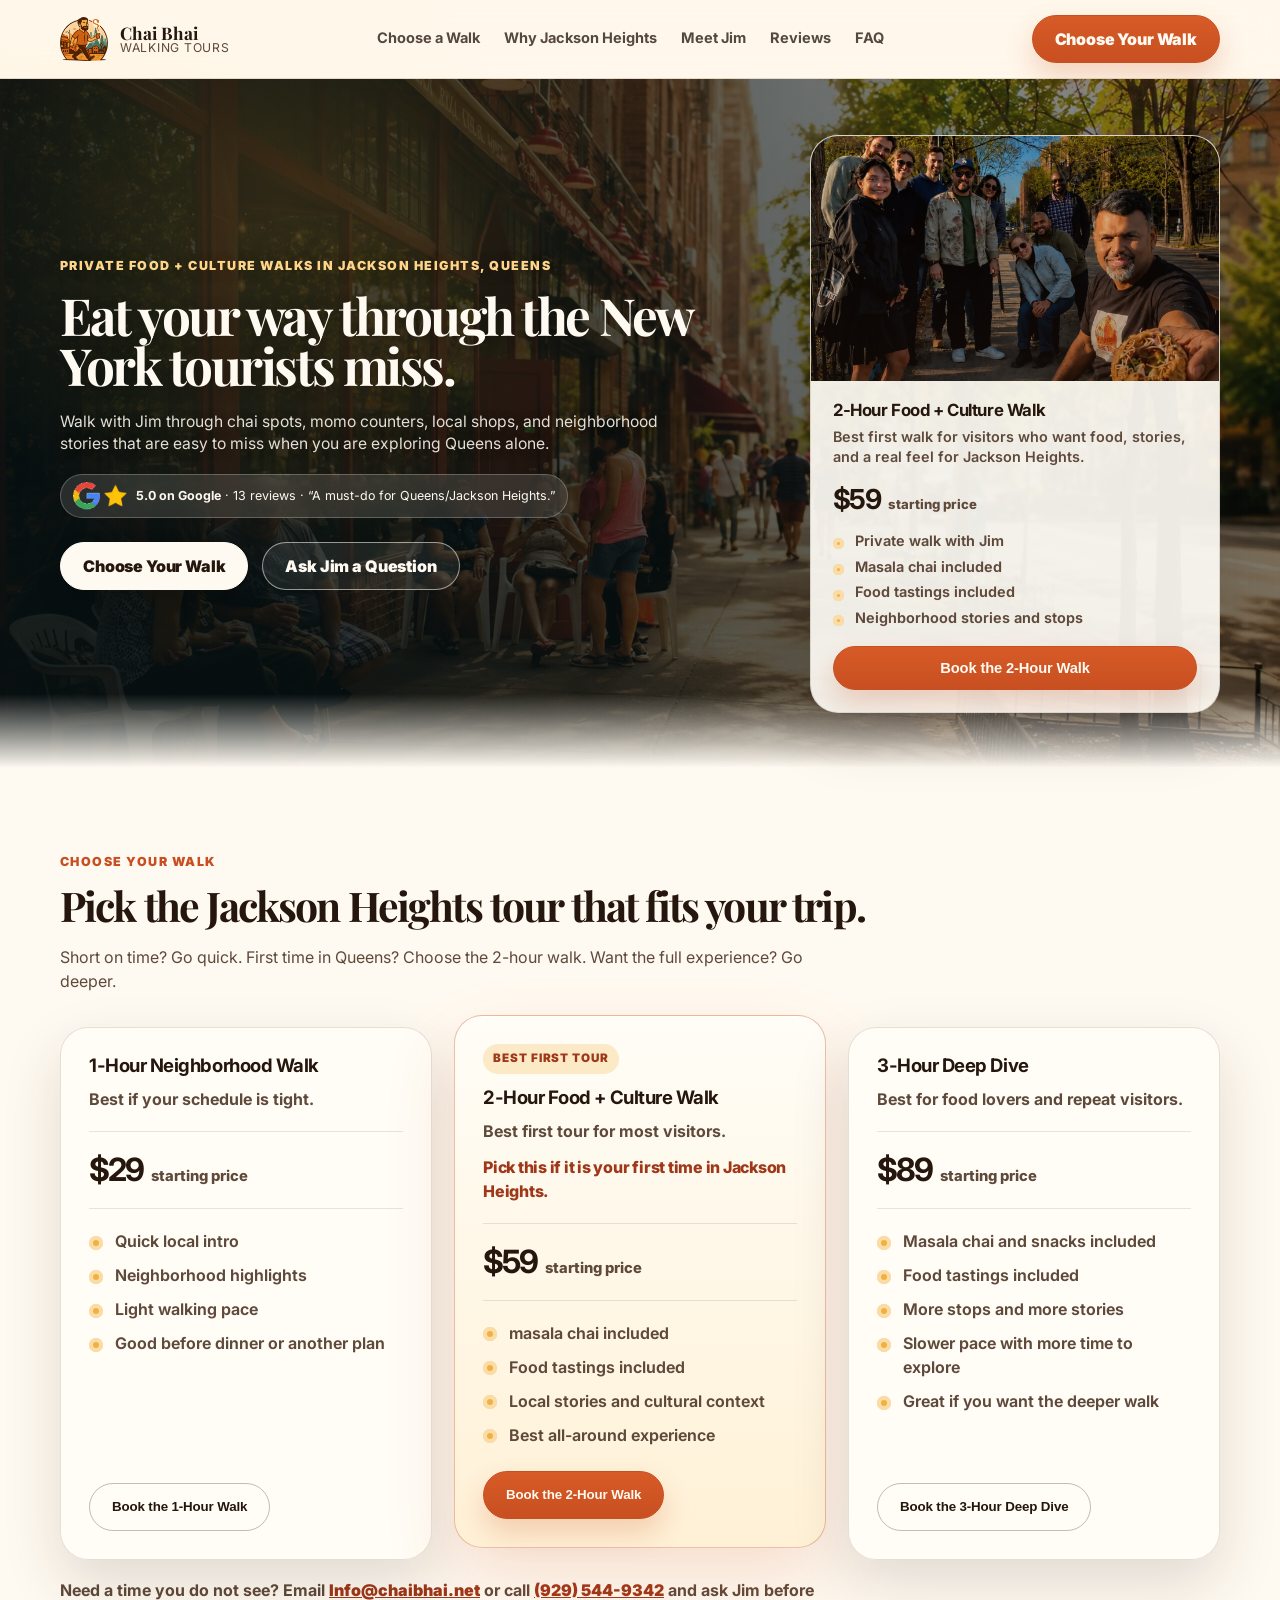
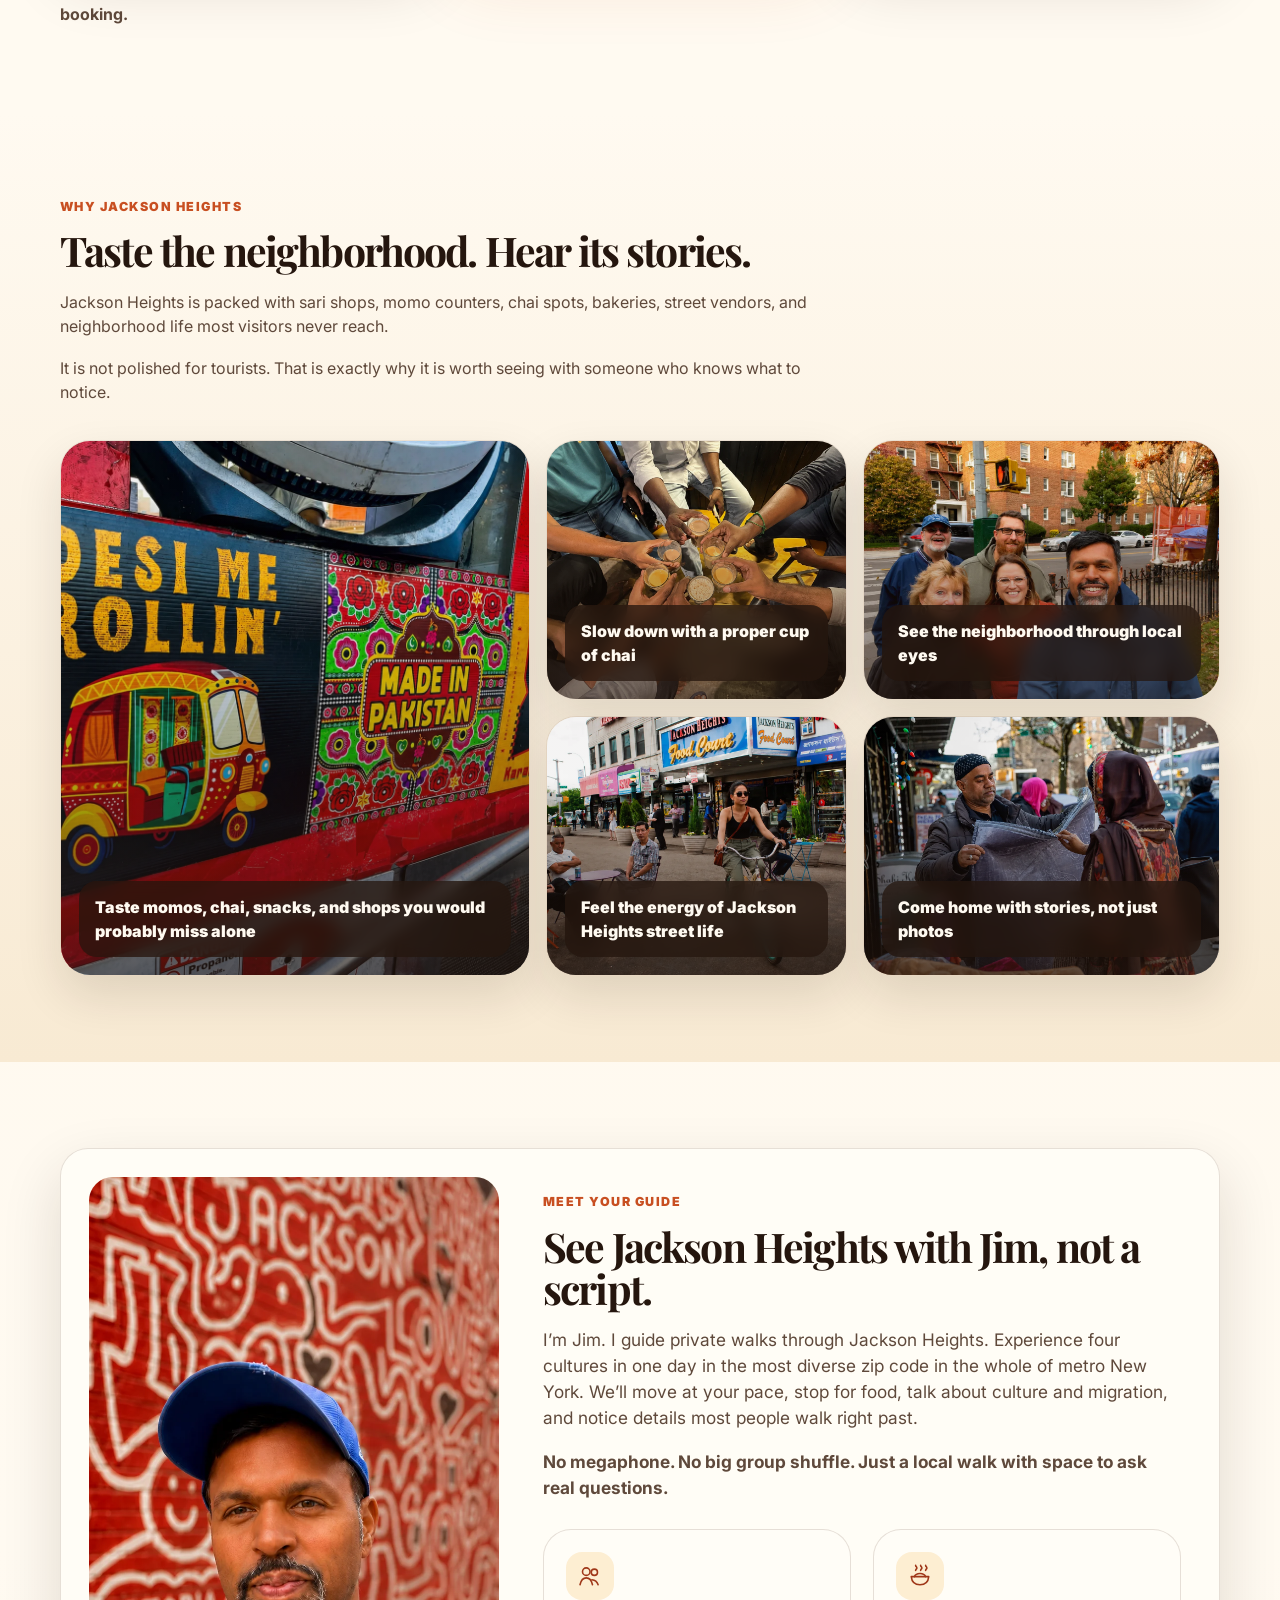
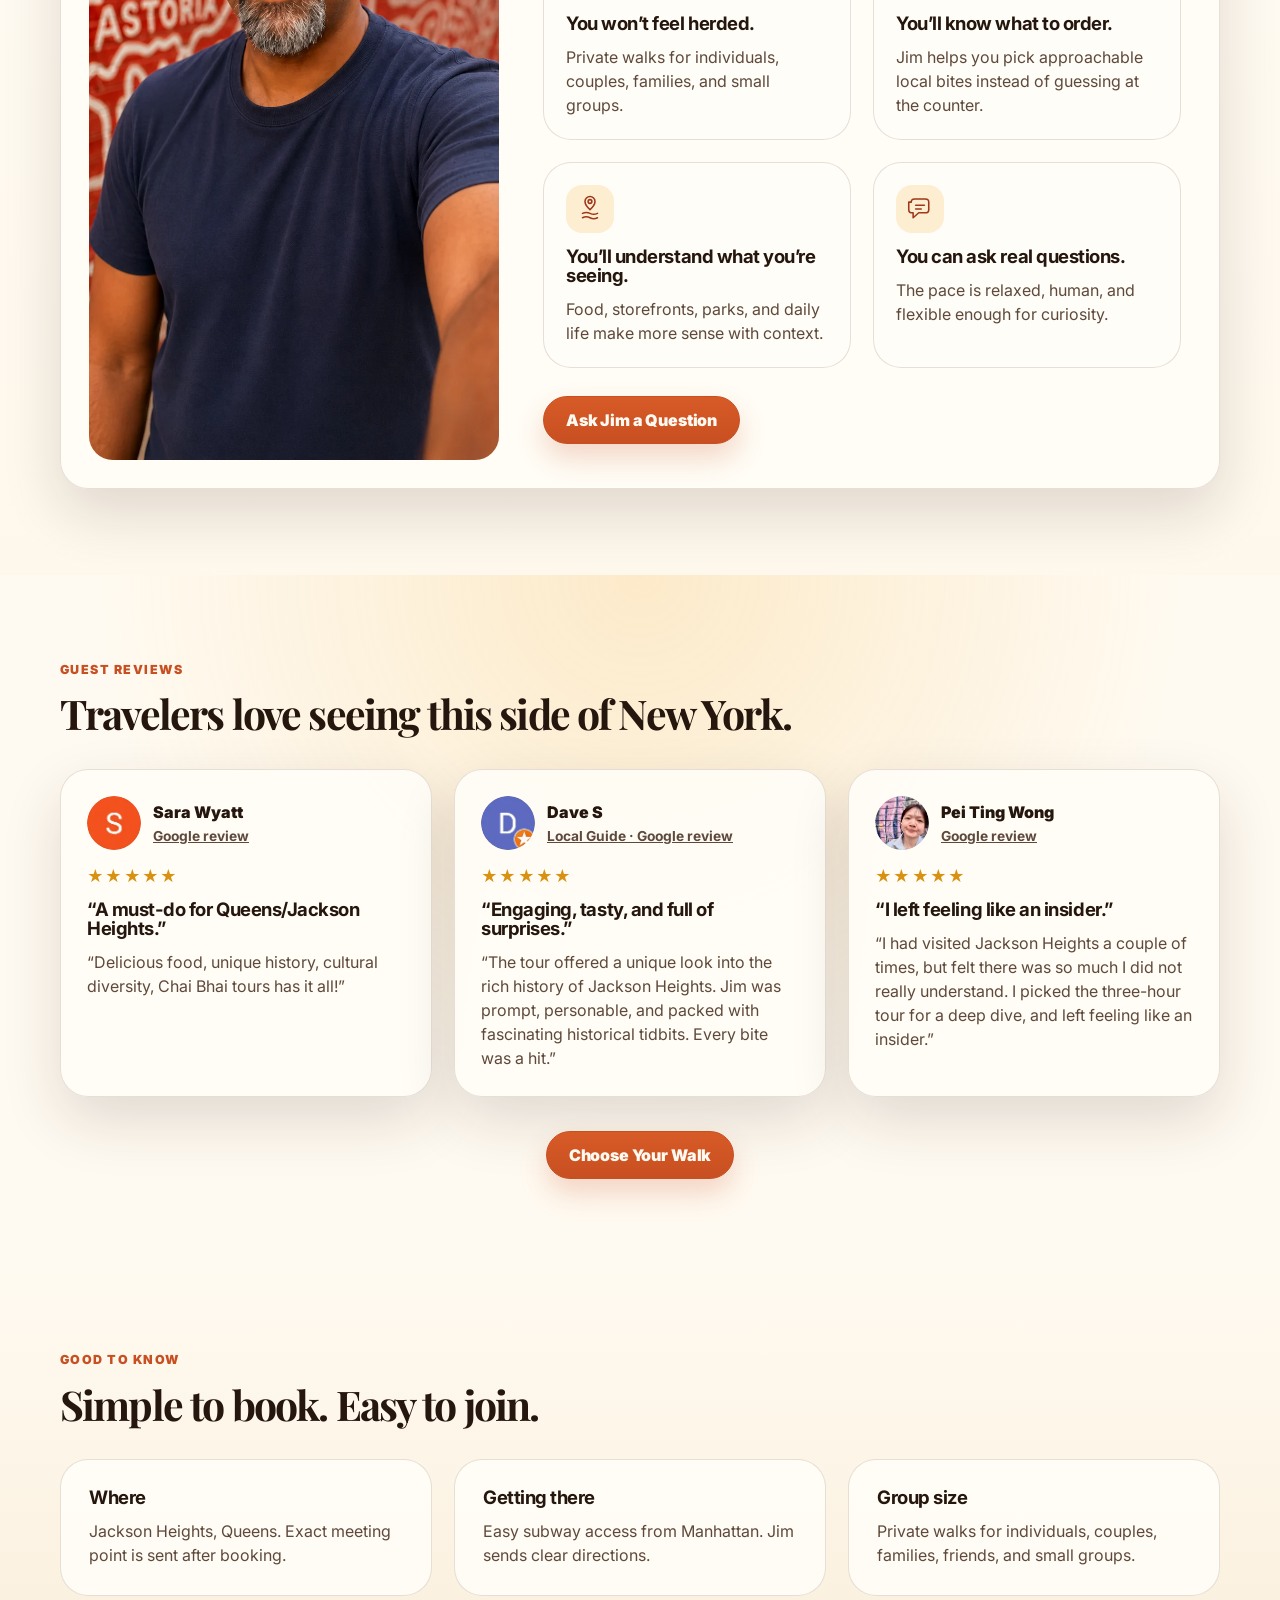
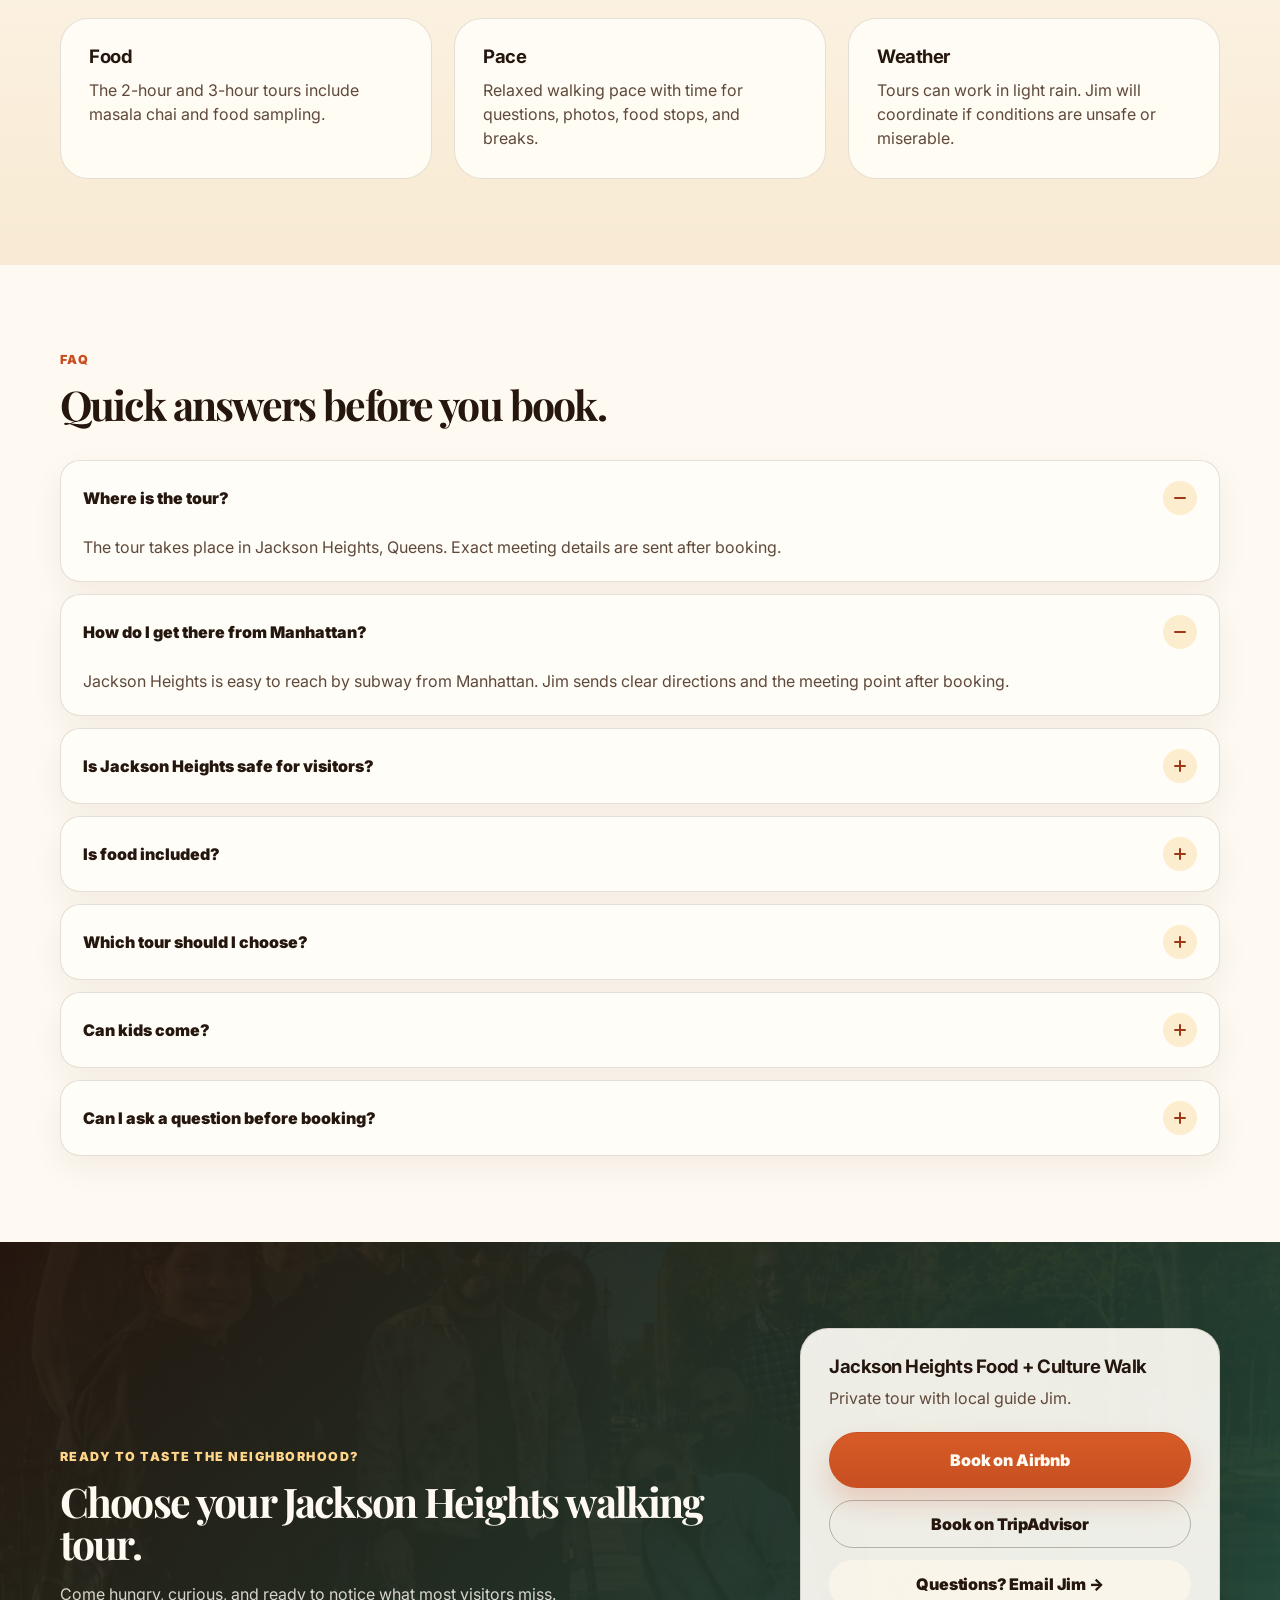
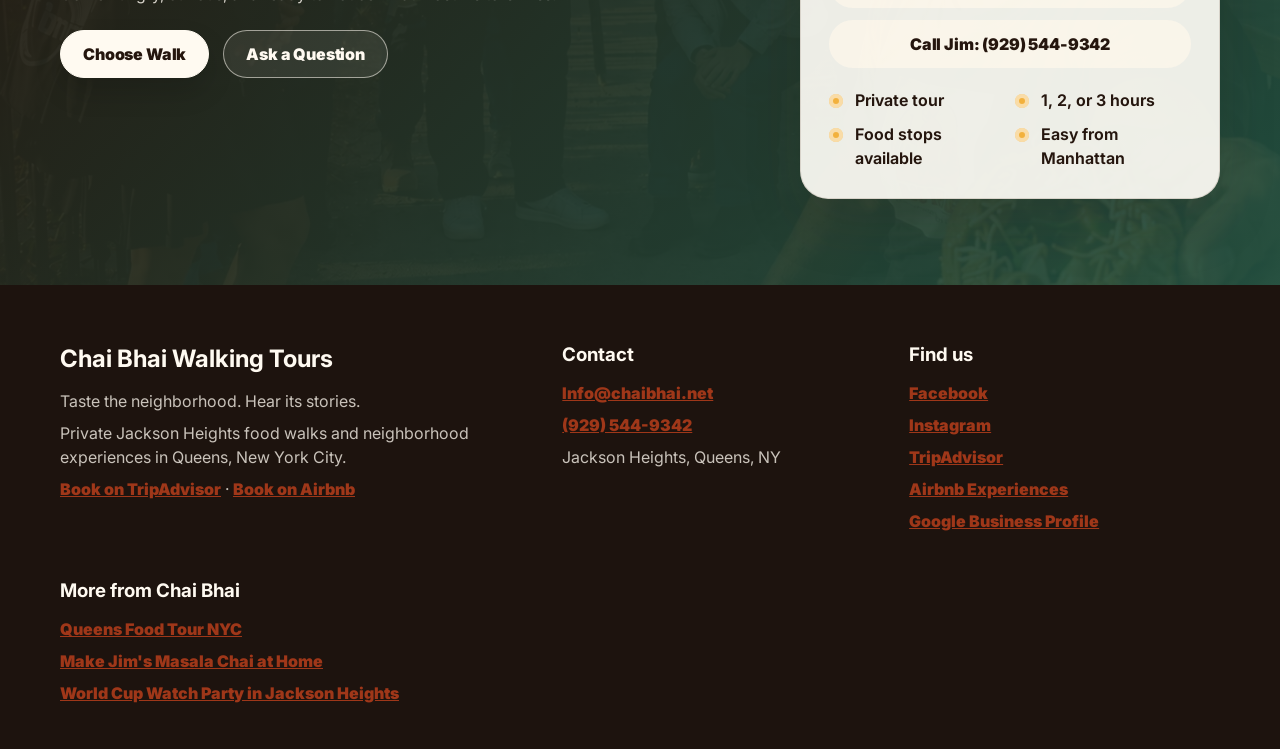
==== commit d5c2adcf: "Update Google review count from 11 to 13 Co-Authored-By: Claude Opus 4.8 <noreply@anthropic.com> Cla" ====
--- a/index.html
+++ b/index.html
@@ -511,8 +511,8 @@
             <a class="chb-hero-proof" href="https://share.google/KQzzjGNJZ3UmKCYJe" target="_blank" rel="noopener noreferrer" aria-label="Read Chai Bhai Walking Tours Google reviews">
               <img class="chb-google-review-icon" src="assets/images/Google Review Mobile.webp" alt="Google reviews">
               <span class="chb-proof-copy">
-                <span class="chb-proof-desktop"><strong>5.0 on Google</strong> · 11 reviews · “A must-do for Queens/Jackson Heights.”</span>
-                <span class="chb-proof-mobile"><strong>5.0</strong> · 11 reviews · “A must-do.”</span>
+                <span class="chb-proof-desktop"><strong>5.0 on Google</strong> · 13 reviews · “A must-do for Queens/Jackson Heights.”</span>
+                <span class="chb-proof-mobile"><strong>5.0</strong> · 13 reviews · “A must-do.”</span>
               </span>
             </a>
 
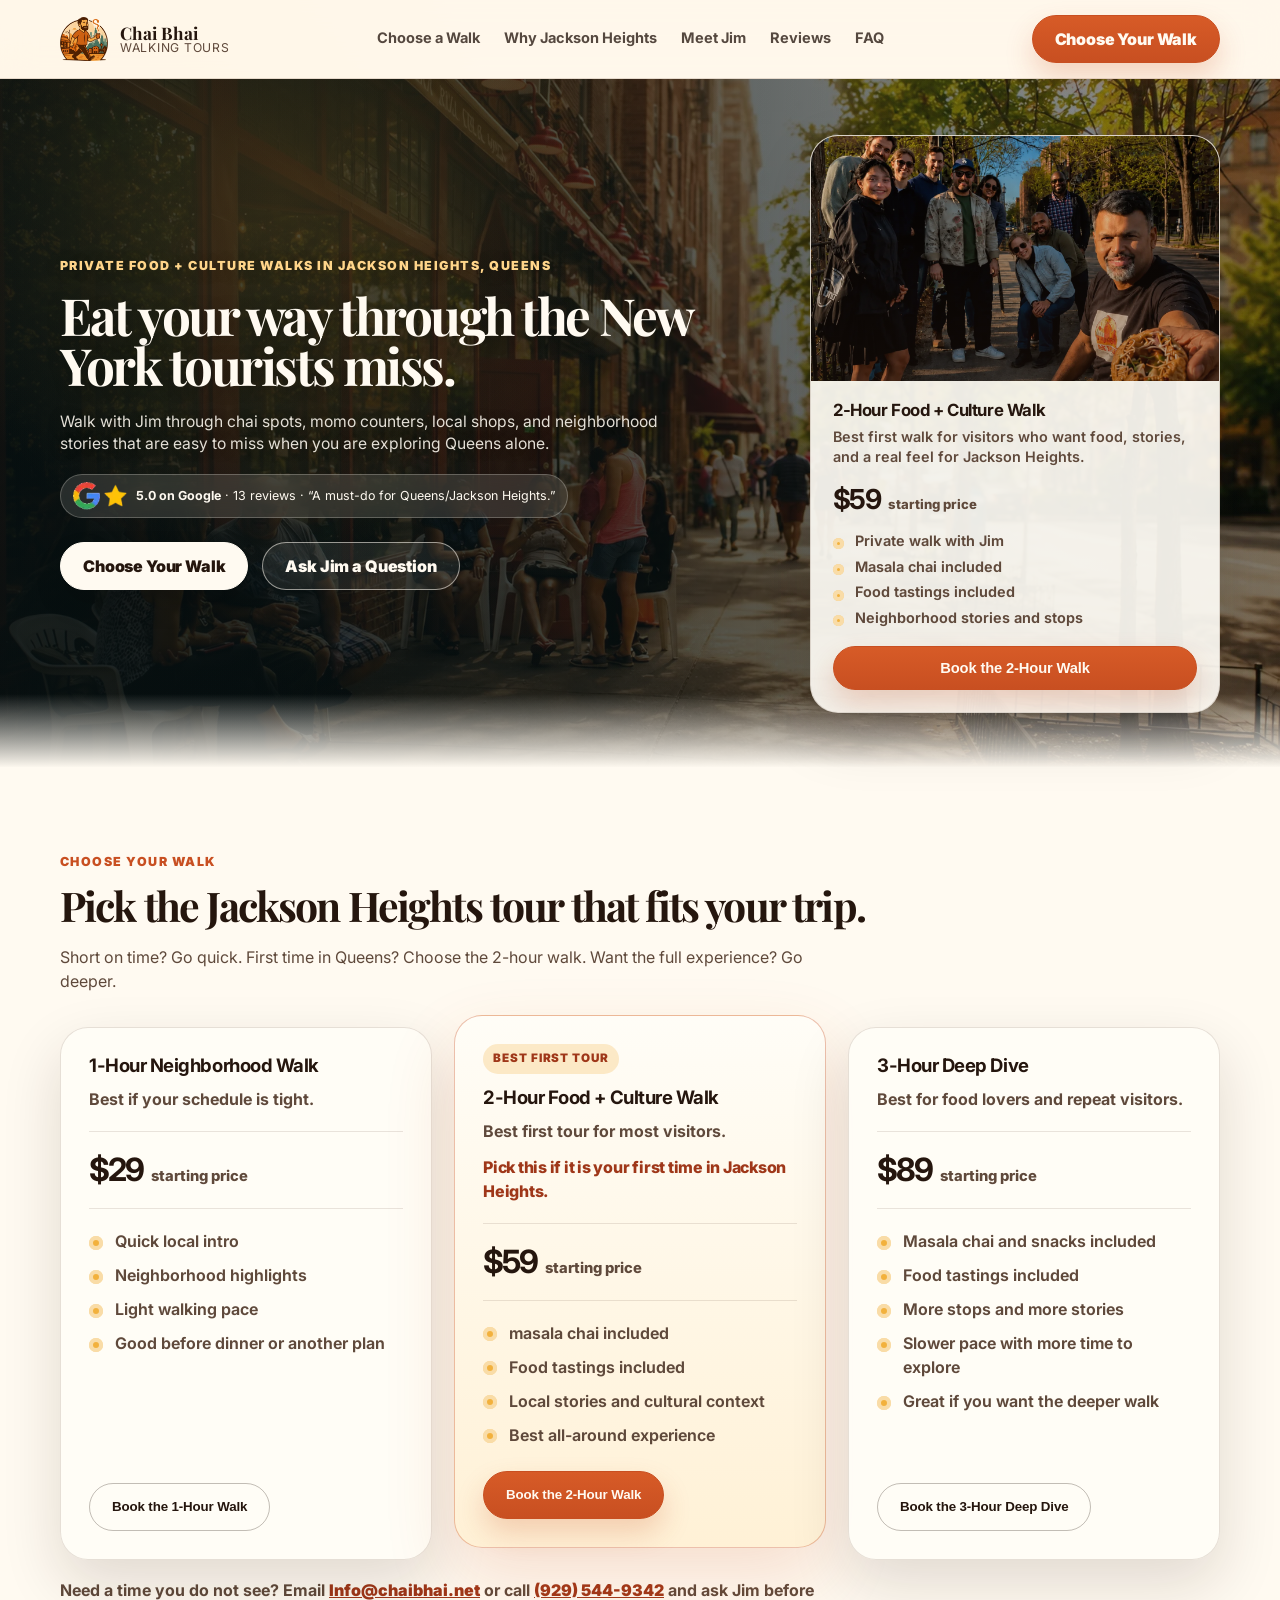
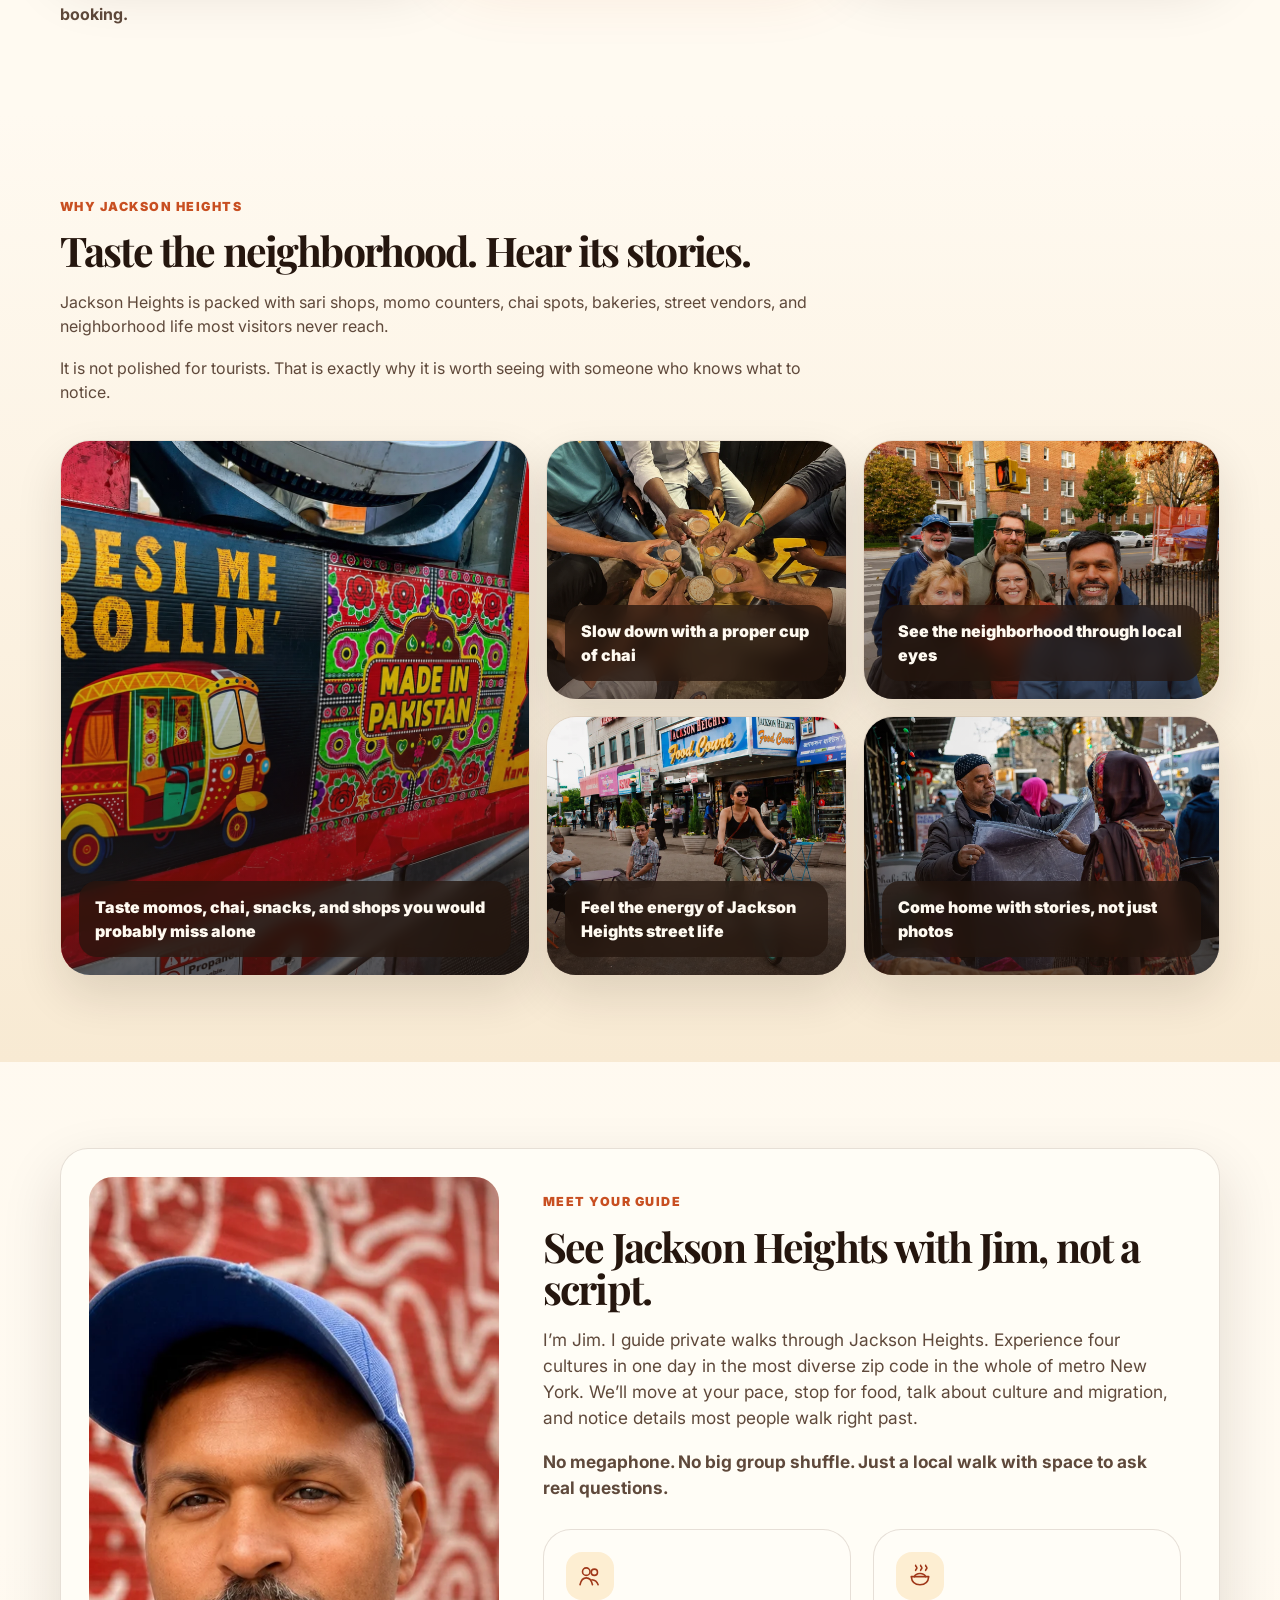
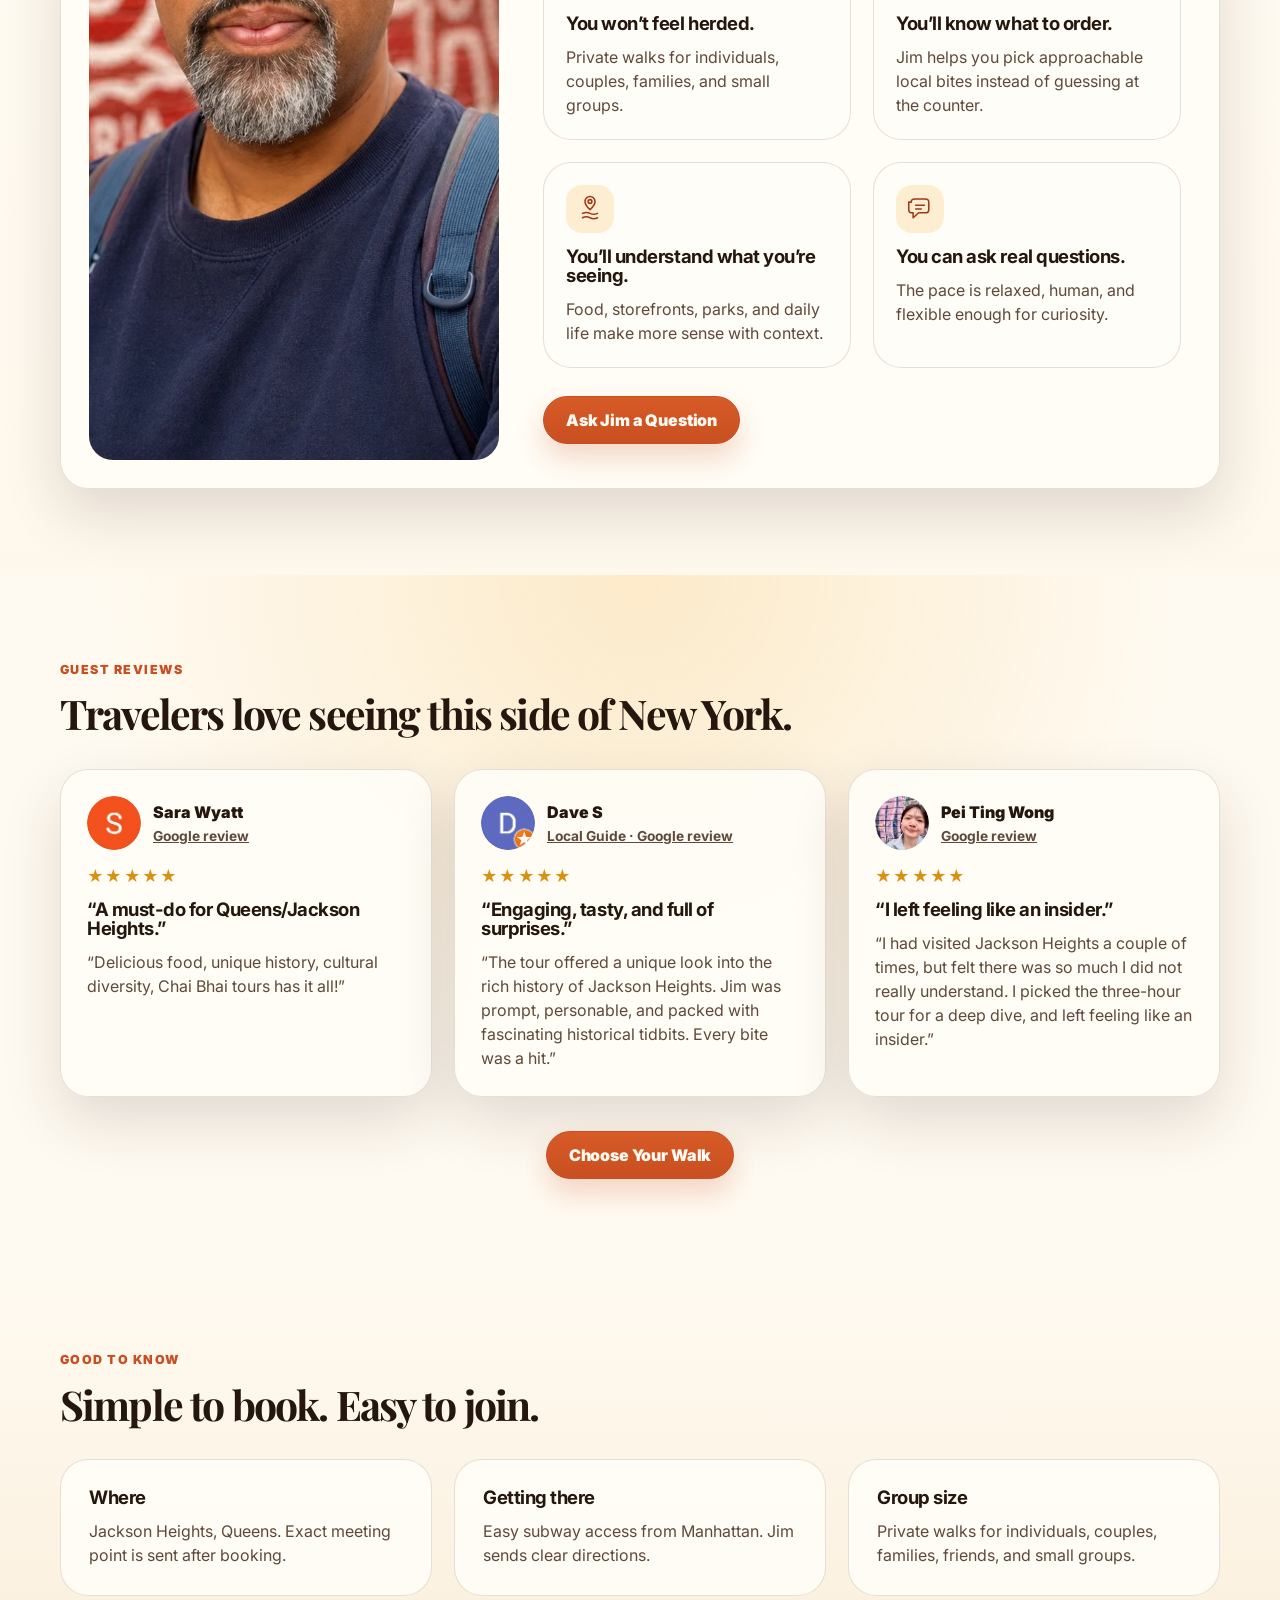
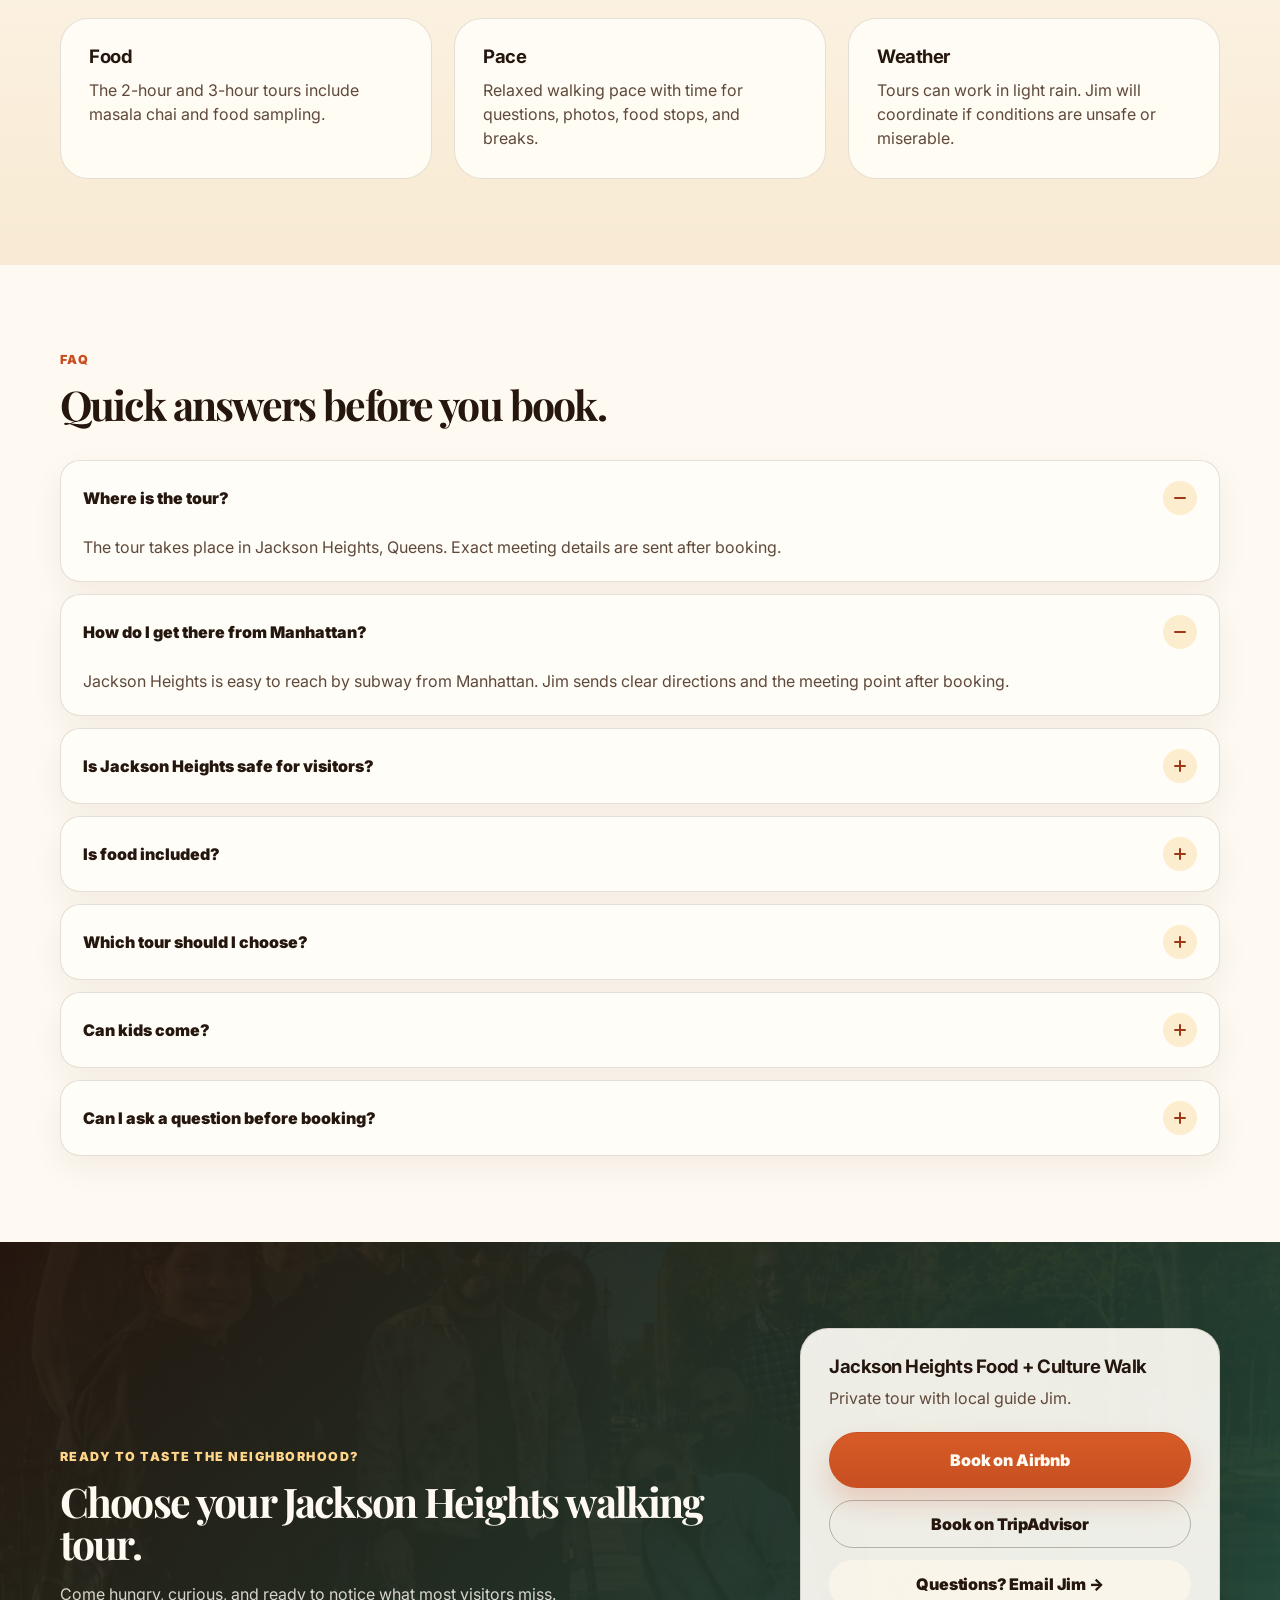
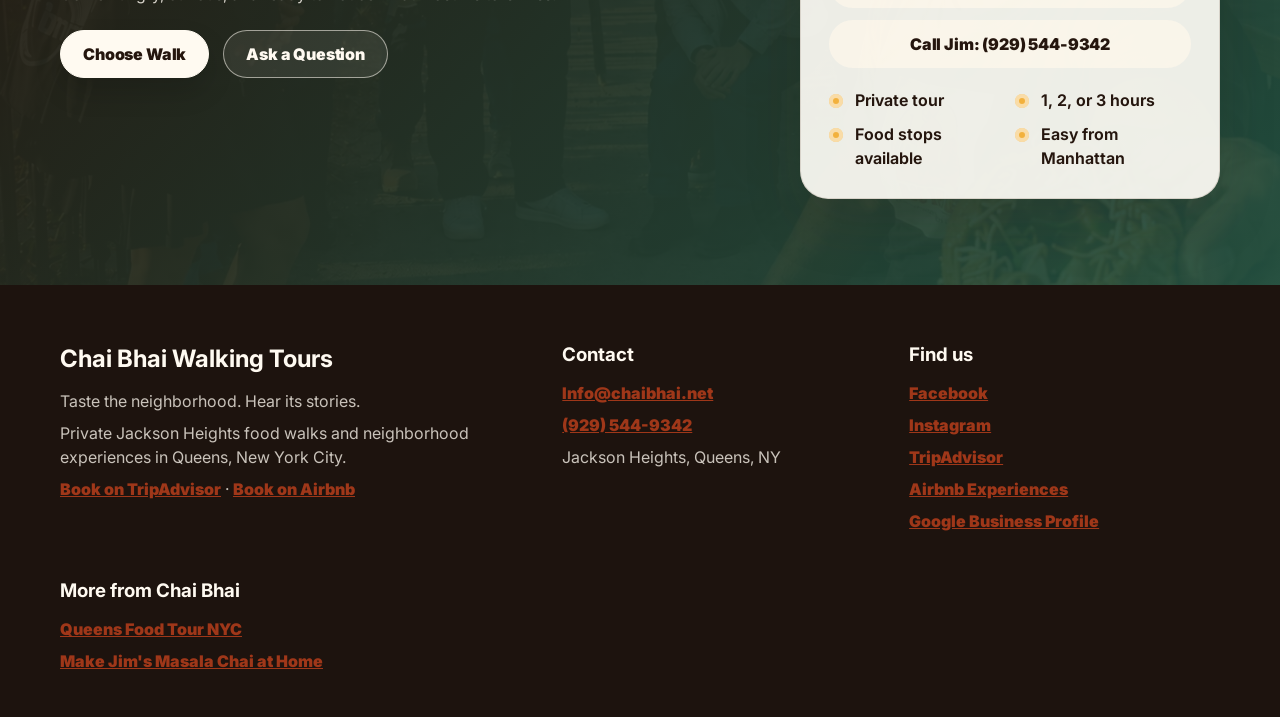
==== commit a041702a: "Remove watch-party page from footer nav and deindex from search Remove footer links to watch-party.h" ====
--- a/index.html
+++ b/index.html
@@ -913,7 +913,6 @@
           <h3>More from Chai Bhai</h3>
           <p><a href="queens-food-tour.html">Queens Food Tour NYC</a></p>
           <p><a href="chai.html">Make Jim's Masala Chai at Home</a></p>
-          <p><a href="watch-party.html">World Cup Watch Party in Jackson Heights</a></p>
         </div>
       </div>
     </footer>
